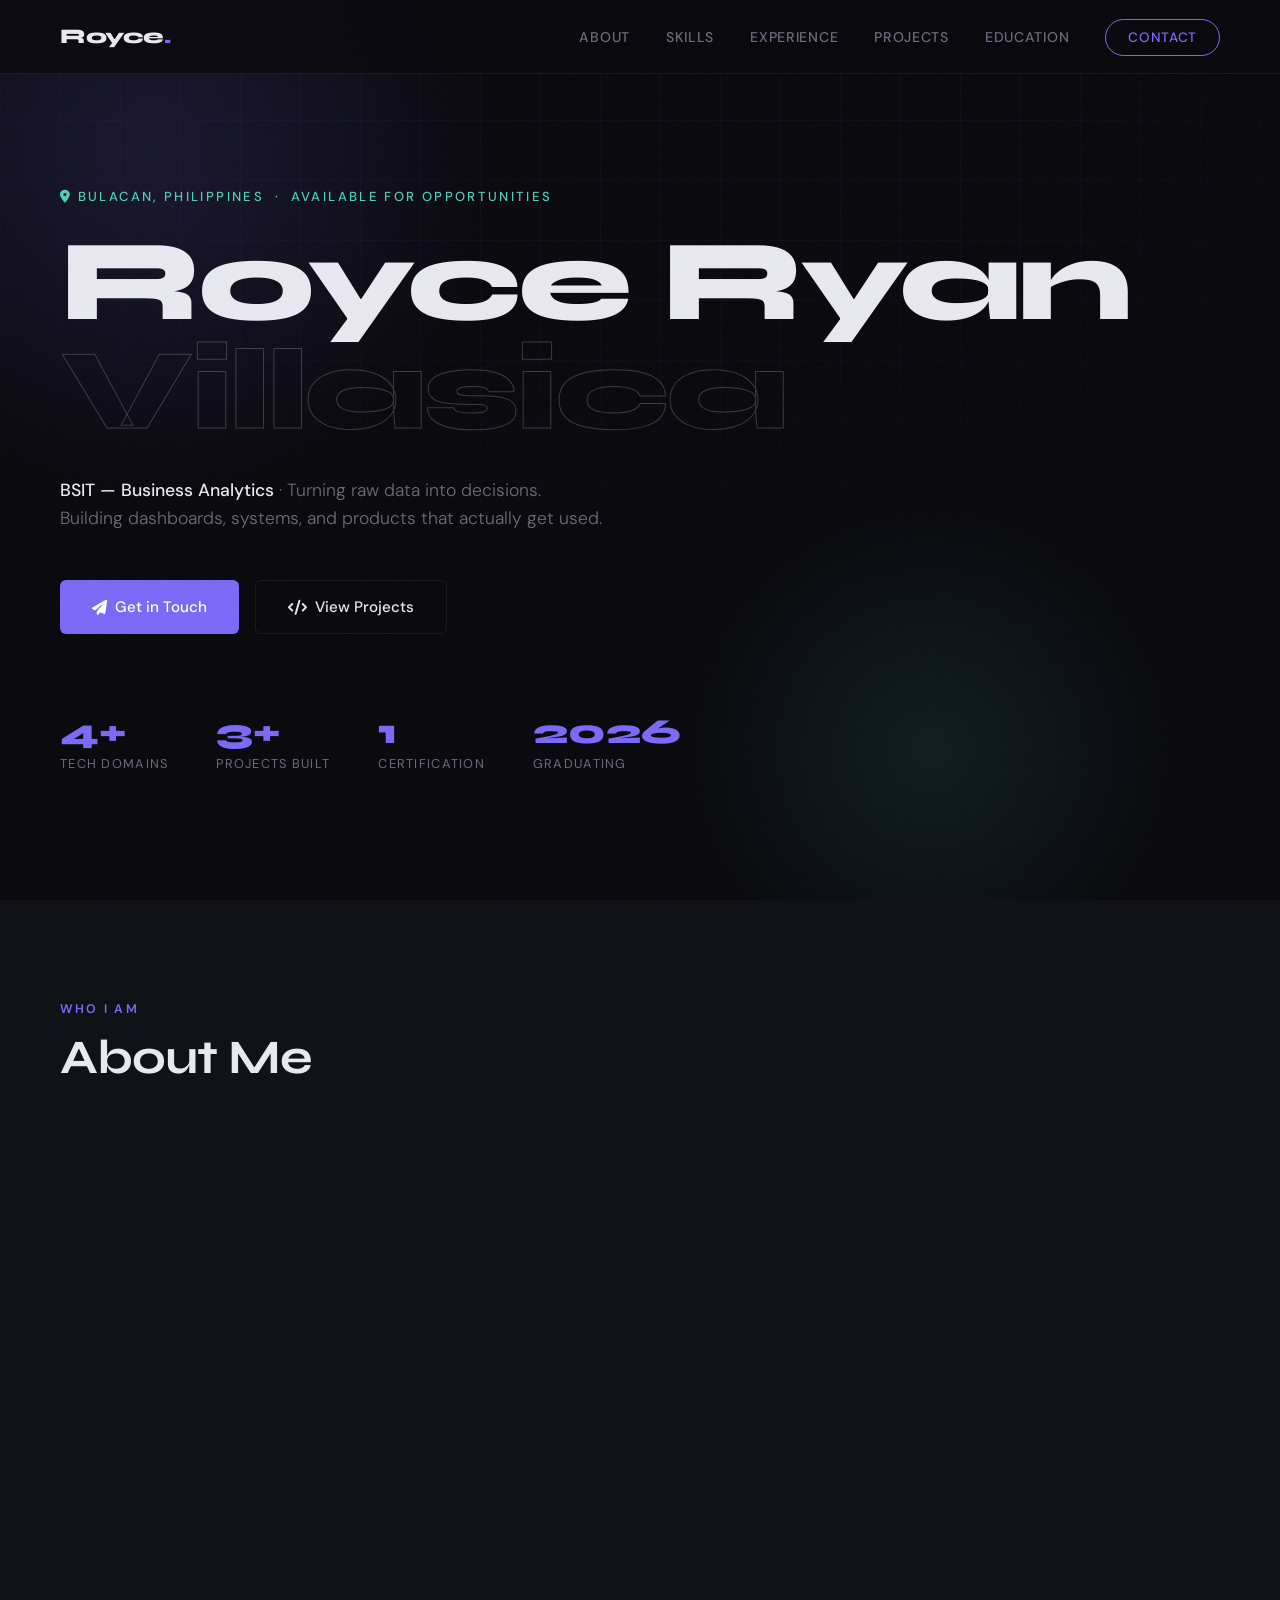
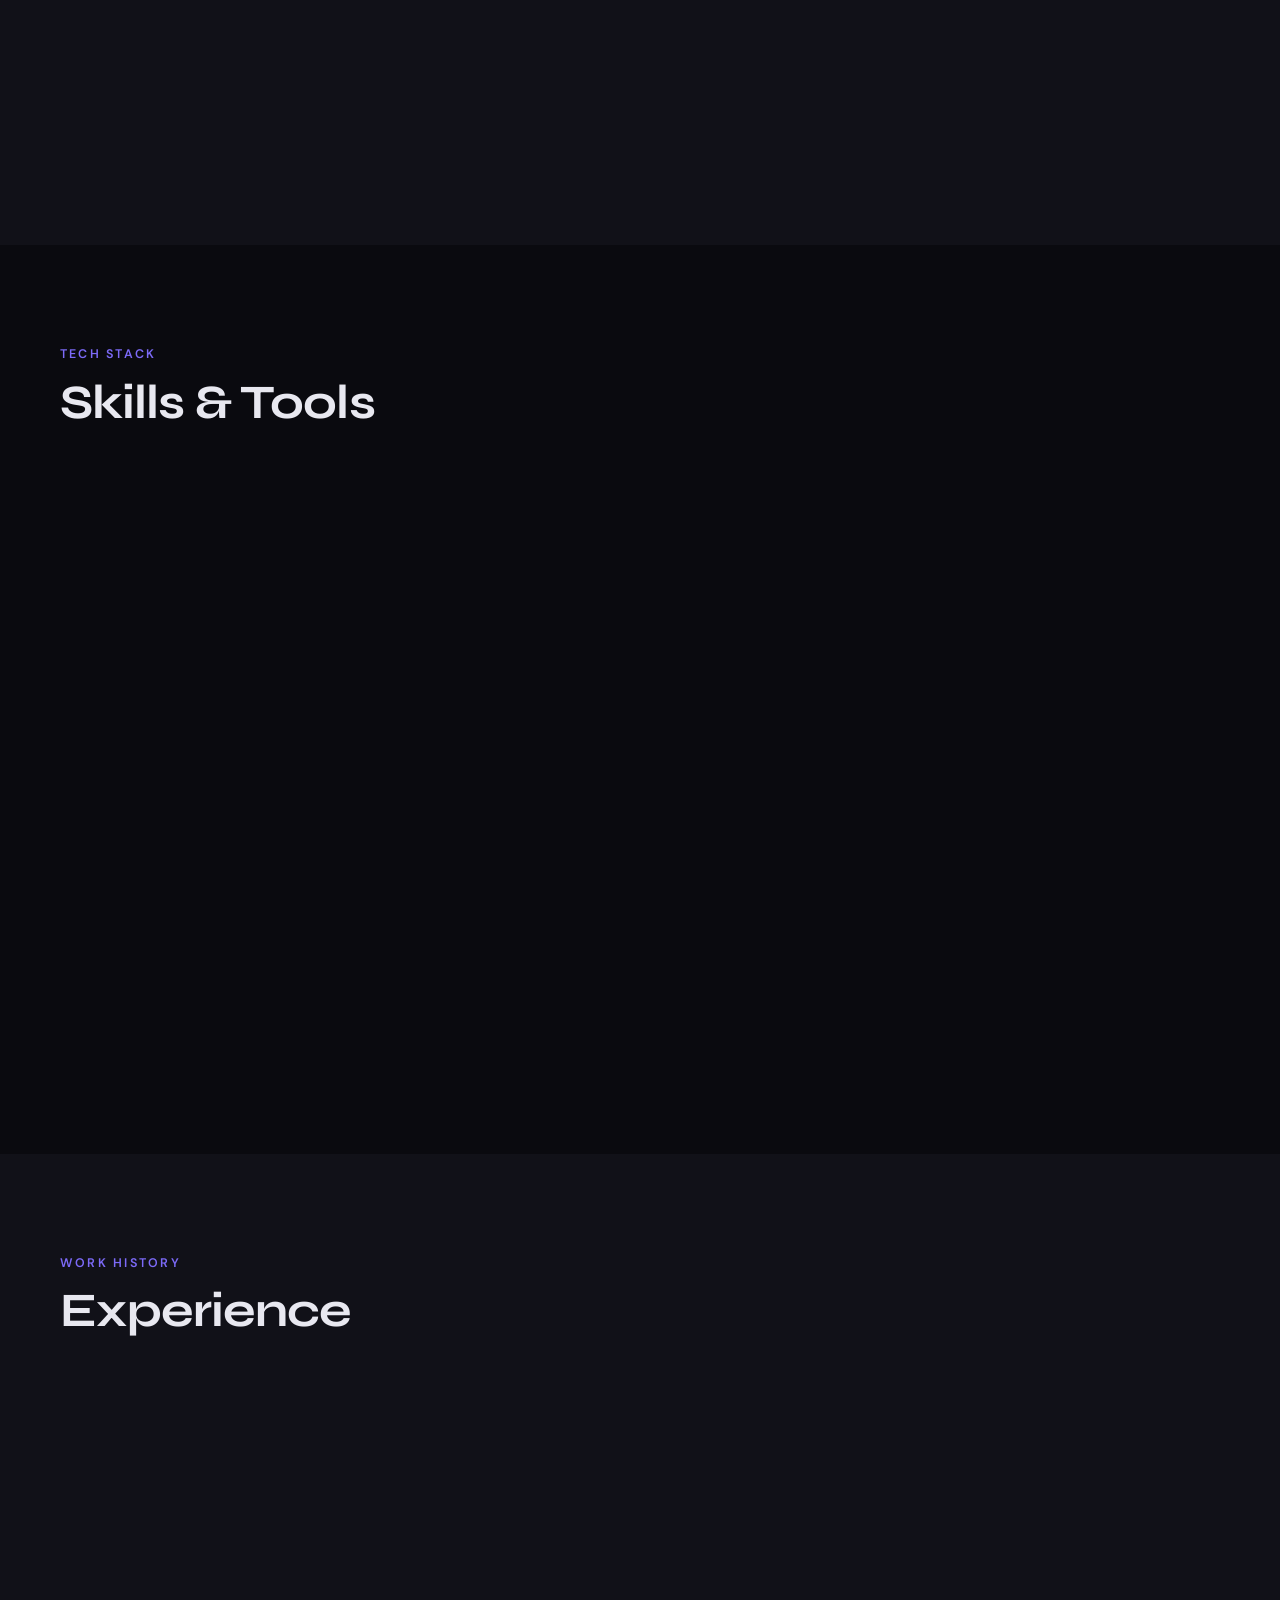
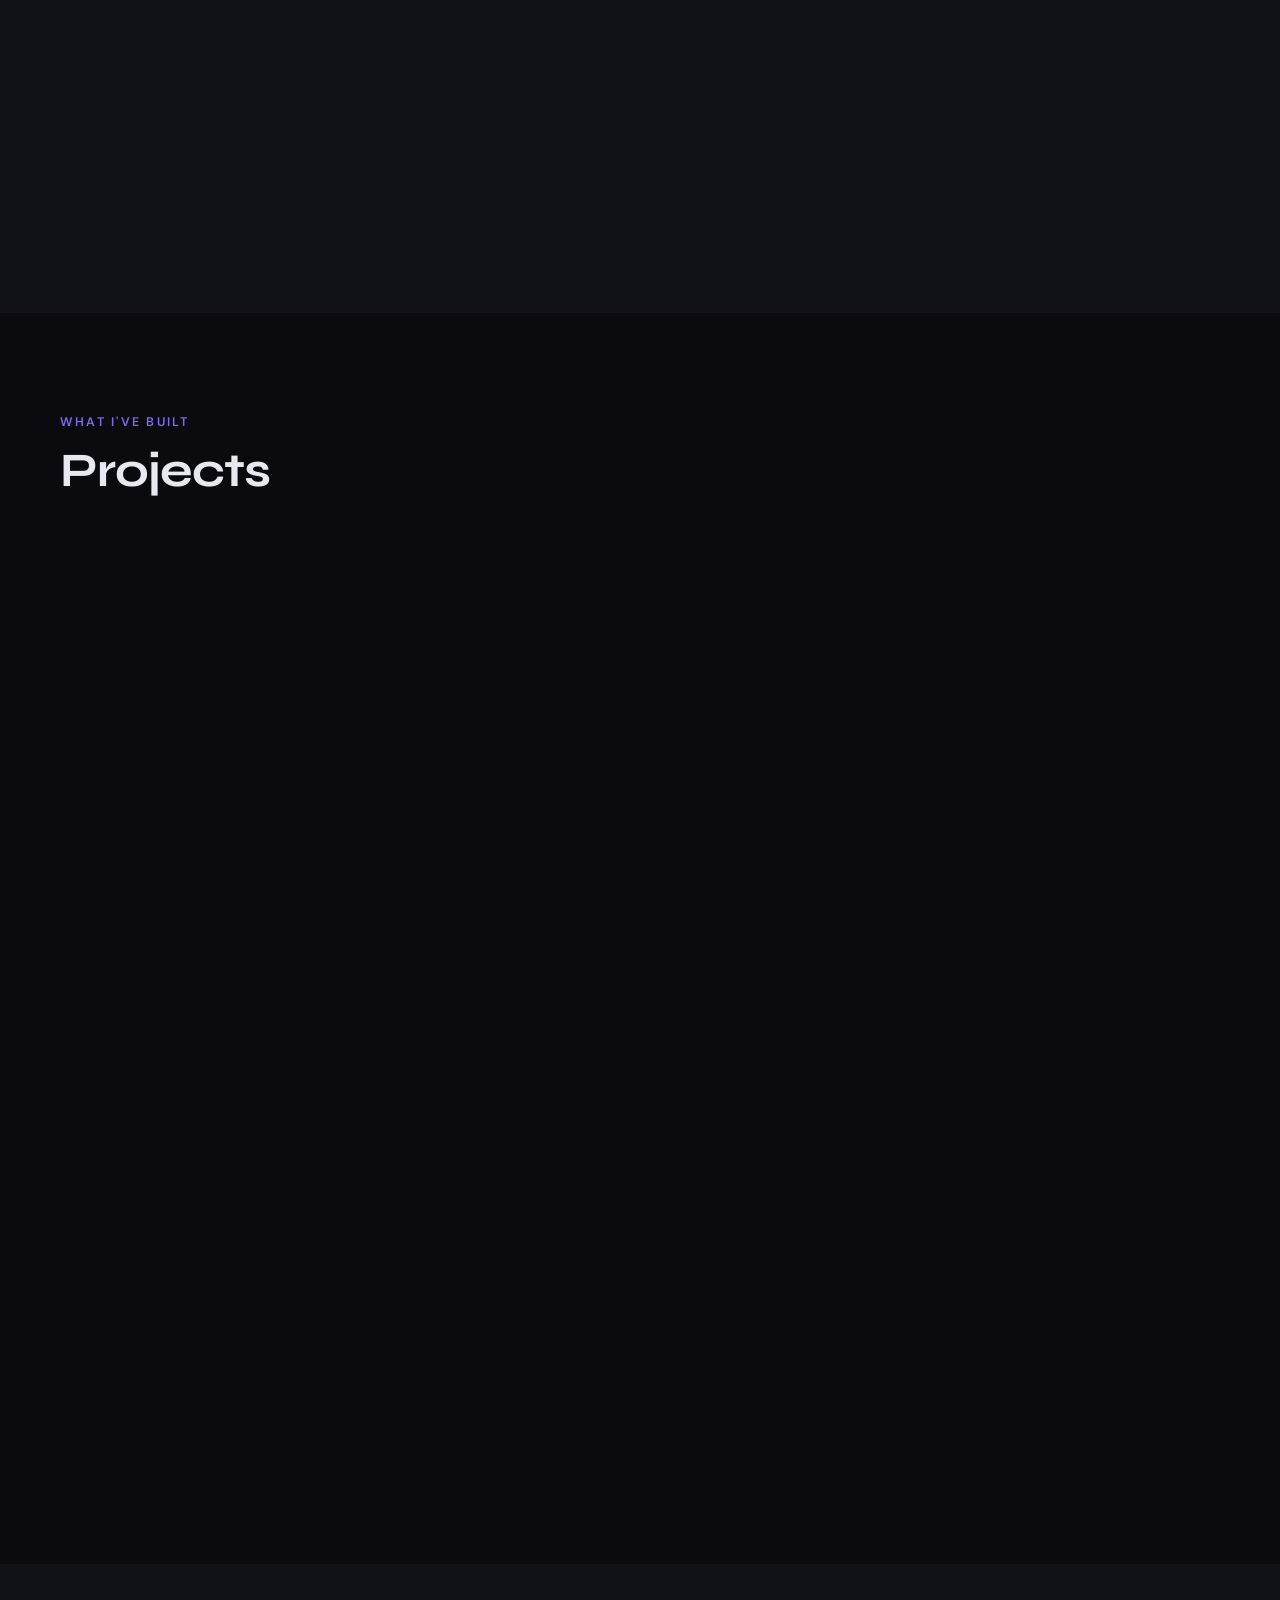
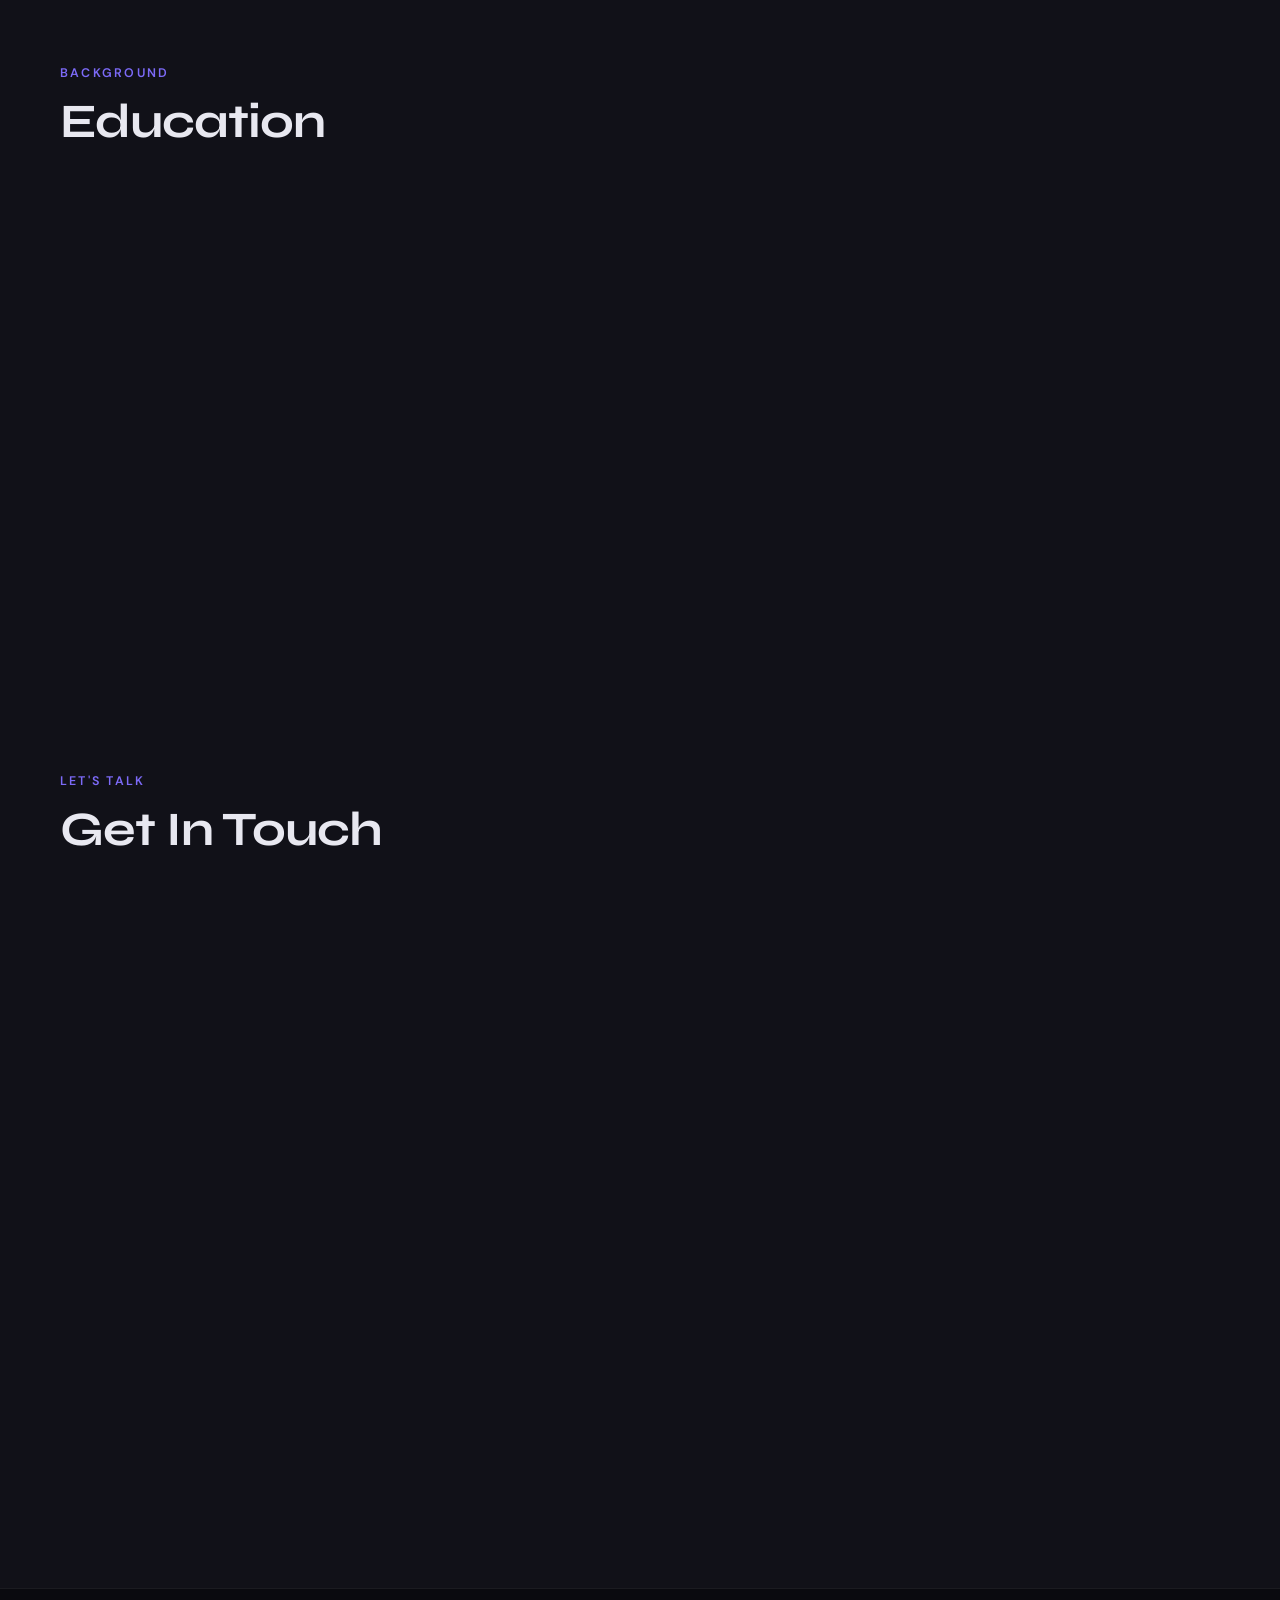
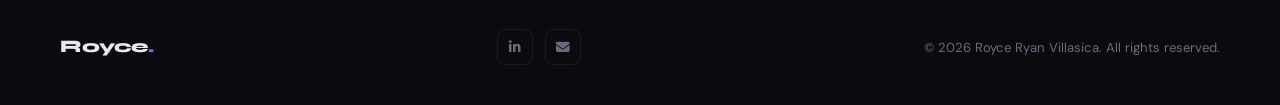
==== index.html @ 999e072b "Rename portfolio.html to index.htmlindex" ====
<!doctype html>
<html lang="en">
  <head>
    <meta charset="UTF-8" />
    <meta name="viewport" content="width=device-width, initial-scale=1.0" />
    <title>Royce Ryan Villasica | Portfolio</title>
    <link rel="preconnect" href="https://fonts.googleapis.com" />
    <link rel="preconnect" href="https://fonts.gstatic.com" crossorigin />
    <link
      href="https://fonts.googleapis.com/css2?family=Syne:wght@400;600;700;800&family=DM+Sans:ital,wght@0,300;0,400;0,500;1,300&display=swap"
      rel="stylesheet"
    />
    <link
      rel="stylesheet"
      href="https://cdnjs.cloudflare.com/ajax/libs/font-awesome/6.4.0/css/all.min.css"
    />
    <!-- EmailJS SDK -->
    <script src="https://cdn.jsdelivr.net/npm/@emailjs/browser@4/dist/email.min.js"></script>
    <style>
      :root {
        --bg: #0a0a0f;
        --surface: #111118;
        --surface2: #18181f;
        --border: rgba(255, 255, 255, 0.07);
        --accent: #7c6af7;
        --accent2: #4fcfb8;
        --accent3: #f76a8a;
        --text: #e8e8f0;
        --muted: #6b6b80;
        --glow: rgba(124, 106, 247, 0.25);
      }

      *,
      *::before,
      *::after {
        margin: 0;
        padding: 0;
        box-sizing: border-box;
      }

      html {
        scroll-behavior: smooth;
      }

      body {
        font-family: "DM Sans", sans-serif;
        background: var(--bg);
        color: var(--text);
        overflow-x: hidden;
        line-height: 1.6;
      }

      /* ─── NOISE TEXTURE ─── */
      body::before {
        content: "";
        position: fixed;
        inset: 0;
        background-image: url("data:image/svg+xml,%3Csvg viewBox='0 0 256 256' xmlns='http://www.w3.org/2000/svg'%3E%3Cfilter id='noise'%3E%3CfeTurbulence type='fractalNoise' baseFrequency='0.9' numOctaves='4' stitchTiles='stitch'/%3E%3C/filter%3E%3Crect width='100%25' height='100%25' filter='url(%23noise)' opacity='0.03'/%3E%3C/svg%3E");
        pointer-events: none;
        z-index: 9999;
        opacity: 0.4;
      }

      /* ─── SCROLLBAR ─── */
      ::-webkit-scrollbar {
        width: 4px;
      }
      ::-webkit-scrollbar-track {
        background: var(--bg);
      }
      ::-webkit-scrollbar-thumb {
        background: var(--accent);
        border-radius: 2px;
      }

      /* ─── NAV ─── */
      nav {
        position: fixed;
        top: 0;
        left: 0;
        right: 0;
        z-index: 100;
        padding: 20px 60px;
        display: flex;
        justify-content: space-between;
        align-items: center;
        background: rgba(10, 10, 15, 0.8);
        backdrop-filter: blur(20px);
        border-bottom: 1px solid var(--border);
        transition: all 0.3s;
      }

      .nav-logo {
        font-family: "Syne", sans-serif;
        font-weight: 800;
        font-size: 1.3rem;
        letter-spacing: -0.02em;
      }
      .nav-logo span {
        color: var(--accent);
      }

      .nav-links {
        display: flex;
        gap: 36px;
        list-style: none;
      }
      .nav-links a {
        color: var(--muted);
        text-decoration: none;
        font-size: 0.88rem;
        font-weight: 500;
        letter-spacing: 0.05em;
        text-transform: uppercase;
        transition: color 0.2s;
      }
      .nav-links a:hover {
        color: var(--text);
      }

      .nav-cta {
        padding: 9px 22px;
        border: 1px solid var(--accent);
        color: var(--accent) !important;
        border-radius: 40px;
        font-size: 0.85rem !important;
        transition: all 0.2s !important;
      }
      .nav-cta:hover {
        background: var(--accent) !important;
        color: #fff !important;
      }

      .hamburger {
        display: none;
        cursor: pointer;
        flex-direction: column;
        gap: 5px;
      }
      .hamburger span {
        display: block;
        width: 24px;
        height: 2px;
        background: var(--text);
        border-radius: 2px;
        transition: 0.3s;
      }

      /* ─── HERO ─── */
      #hero {
        min-height: 100vh;
        display: flex;
        flex-direction: column;
        justify-content: center;
        padding: 140px 60px 80px;
        position: relative;
        overflow: hidden;
      }

      .hero-grid-bg {
        position: absolute;
        inset: 0;
        background-image:
          linear-gradient(rgba(124, 106, 247, 0.05) 1px, transparent 1px),
          linear-gradient(90deg, rgba(124, 106, 247, 0.05) 1px, transparent 1px);
        background-size: 60px 60px;
        mask-image: radial-gradient(
          ellipse 80% 80% at 50% 0%,
          black 40%,
          transparent 100%
        );
      }

      .hero-glow {
        position: absolute;
        top: -200px;
        left: -200px;
        width: 700px;
        height: 700px;
        background: radial-gradient(
          circle,
          rgba(124, 106, 247, 0.15) 0%,
          transparent 70%
        );
        pointer-events: none;
      }
      .hero-glow2 {
        position: absolute;
        bottom: -100px;
        right: 100px;
        width: 500px;
        height: 500px;
        background: radial-gradient(
          circle,
          rgba(79, 207, 184, 0.1) 0%,
          transparent 70%
        );
        pointer-events: none;
      }

      .hero-eyebrow {
        font-size: 0.82rem;
        letter-spacing: 0.18em;
        text-transform: uppercase;
        color: var(--accent2);
        font-weight: 500;
        margin-bottom: 20px;
        opacity: 0;
        animation: fadeUp 0.8s 0.2s forwards;
      }

      .hero-name {
        font-family: "Syne", sans-serif;
        font-size: clamp(3.5rem, 9vw, 7.5rem);
        font-weight: 800;
        line-height: 0.95;
        letter-spacing: -0.03em;
        opacity: 0;
        animation: fadeUp 0.8s 0.35s forwards;
      }

      .hero-name .line2 {
        display: block;
        color: transparent;
        -webkit-text-stroke: 1px rgba(255, 255, 255, 0.2);
      }

      .hero-role {
        margin-top: 30px;
        font-size: 1.1rem;
        color: var(--muted);
        font-weight: 300;
        max-width: 560px;
        opacity: 0;
        animation: fadeUp 0.8s 0.5s forwards;
      }

      .hero-role strong {
        color: var(--text);
        font-weight: 500;
      }

      .hero-actions {
        margin-top: 48px;
        display: flex;
        gap: 16px;
        flex-wrap: wrap;
        opacity: 0;
        animation: fadeUp 0.8s 0.65s forwards;
      }

      .btn-primary {
        padding: 14px 32px;
        background: var(--accent);
        color: #fff;
        border: none;
        border-radius: 6px;
        font-family: "DM Sans", sans-serif;
        font-size: 0.95rem;
        font-weight: 500;
        text-decoration: none;
        cursor: pointer;
        transition: all 0.25s;
        display: inline-flex;
        align-items: center;
        gap: 8px;
      }
      .btn-primary:hover {
        background: #9180f9;
        transform: translateY(-2px);
        box-shadow: 0 8px 24px rgba(124, 106, 247, 0.35);
      }

      .btn-ghost {
        padding: 14px 32px;
        background: transparent;
        color: var(--text);
        border: 1px solid var(--border);
        border-radius: 6px;
        font-family: "DM Sans", sans-serif;
        font-size: 0.95rem;
        font-weight: 500;
        text-decoration: none;
        cursor: pointer;
        transition: all 0.25s;
        display: inline-flex;
        align-items: center;
        gap: 8px;
      }
      .btn-ghost:hover {
        border-color: var(--accent);
        color: var(--accent);
        transform: translateY(-2px);
      }

      .hero-stats {
        margin-top: 80px;
        display: flex;
        gap: 48px;
        opacity: 0;
        animation: fadeUp 0.8s 0.8s forwards;
      }

      .stat-item {
      }
      .stat-num {
        font-family: "Syne", sans-serif;
        font-size: 2.2rem;
        font-weight: 800;
        color: var(--accent);
        line-height: 1;
      }
      .stat-label {
        font-size: 0.8rem;
        color: var(--muted);
        text-transform: uppercase;
        letter-spacing: 0.1em;
        margin-top: 4px;
      }

      @keyframes fadeUp {
        from {
          opacity: 0;
          transform: translateY(24px);
        }
        to {
          opacity: 1;
          transform: translateY(0);
        }
      }

      /* ─── SECTION COMMON ─── */
      section {
        padding: 100px 60px;
      }

      .section-label {
        font-size: 0.78rem;
        letter-spacing: 0.18em;
        text-transform: uppercase;
        color: var(--accent);
        font-weight: 600;
        margin-bottom: 12px;
      }

      .section-title {
        font-family: "Syne", sans-serif;
        font-size: clamp(2rem, 4vw, 3rem);
        font-weight: 700;
        letter-spacing: -0.02em;
        margin-bottom: 60px;
        line-height: 1.1;
      }

      /* ─── ABOUT ─── */
      #about {
        background: var(--surface);
      }

      .about-grid {
        display: grid;
        grid-template-columns: 1fr 1.4fr;
        gap: 80px;
        align-items: start;
      }

      .about-photo-wrap {
        position: relative;
        opacity: 0;
        transform: translateX(-30px);
        transition: all 0.8s ease;
      }
      .about-photo-wrap.visible {
        opacity: 1;
        transform: translateX(0);
      }

      .about-photo {
        width: 100%;
        aspect-ratio: 3/4;
        background: var(--surface2);
        border-radius: 12px;
        overflow: hidden;
        border: 1px solid var(--border);
        display: flex;
        align-items: center;
        justify-content: center;
        position: relative;
      }

      /* REPLACE THIS SRC with your actual photo URL */
      .about-photo img {
        width: 100%;
        height: 100%;
        object-fit: cover;
      }

      .photo-placeholder {
        display: flex;
        flex-direction: column;
        align-items: center;
        justify-content: center;
        gap: 12px;
        color: var(--muted);
        padding: 40px;
        text-align: center;
      }
      .photo-placeholder i {
        font-size: 3rem;
        color: var(--accent);
        opacity: 0.4;
      }
      .photo-placeholder p {
        font-size: 0.85rem;
        line-height: 1.5;
      }

      .about-photo-accent {
        position: absolute;
        bottom: -20px;
        right: -20px;
        width: 120px;
        height: 120px;
        border: 2px solid var(--accent);
        border-radius: 12px;
        opacity: 0.3;
      }

      .about-text-wrap {
        opacity: 0;
        transform: translateX(30px);
        transition: all 0.8s ease 0.2s;
      }
      .about-text-wrap.visible {
        opacity: 1;
        transform: translateX(0);
      }

      .about-bio {
        color: var(--muted);
        font-size: 1.05rem;
        line-height: 1.8;
        margin-bottom: 32px;
      }
      .about-bio strong {
        color: var(--text);
      }

      .about-details {
        display: grid;
        grid-template-columns: 1fr 1fr;
        gap: 16px;
        margin-bottom: 40px;
      }

      .detail-item {
        display: flex;
        flex-direction: column;
        gap: 3px;
      }
      .detail-key {
        font-size: 0.75rem;
        text-transform: uppercase;
        letter-spacing: 0.1em;
        color: var(--muted);
      }
      .detail-val {
        font-size: 0.95rem;
        color: var(--text);
        font-weight: 500;
      }
      .detail-val a {
        color: var(--accent);
        text-decoration: none;
      }
      .detail-val a:hover {
        text-decoration: underline;
      }

      /* ─── SKILLS ─── */
      #skills {
        background: var(--bg);
      }

      .skills-layout {
        display: grid;
        grid-template-columns: repeat(auto-fit, minmax(280px, 1fr));
        gap: 20px;
      }

      .skill-category {
        background: var(--surface);
        border: 1px solid var(--border);
        border-radius: 12px;
        padding: 28px;
        transition:
          border-color 0.3s,
          transform 0.3s;
        opacity: 0;
        transform: translateY(20px);
        transition: all 0.6s ease;
      }
      .skill-category.visible {
        opacity: 1;
        transform: translateY(0);
      }
      .skill-category:hover {
        border-color: var(--accent);
        transform: translateY(-4px);
      }

      .skill-cat-header {
        display: flex;
        align-items: center;
        gap: 12px;
        margin-bottom: 20px;
      }
      .skill-cat-icon {
        width: 38px;
        height: 38px;
        border-radius: 8px;
        display: flex;
        align-items: center;
        justify-content: center;
        font-size: 1rem;
        flex-shrink: 0;
      }
      .icon-purple {
        background: rgba(124, 106, 247, 0.15);
        color: var(--accent);
      }
      .icon-teal {
        background: rgba(79, 207, 184, 0.15);
        color: var(--accent2);
      }
      .icon-pink {
        background: rgba(247, 106, 138, 0.15);
        color: var(--accent3);
      }
      .icon-orange {
        background: rgba(255, 165, 80, 0.15);
        color: #ffa550;
      }
      .icon-blue {
        background: rgba(80, 160, 255, 0.15);
        color: #50a0ff;
      }

      .skill-cat-name {
        font-family: "Syne", sans-serif;
        font-weight: 700;
        font-size: 1rem;
      }

      .skill-tags {
        display: flex;
        flex-wrap: wrap;
        gap: 8px;
      }

      .skill-tag {
        padding: 5px 12px;
        background: rgba(255, 255, 255, 0.05);
        border: 1px solid var(--border);
        border-radius: 4px;
        font-size: 0.82rem;
        color: var(--text);
        font-weight: 400;
        display: inline-flex;
        align-items: center;
        gap: 6px;
        transition: all 0.2s;
      }
      .skill-tag:hover {
        background: rgba(124, 106, 247, 0.1);
        border-color: var(--accent);
        color: var(--accent);
      }
      .skill-tag i {
        font-size: 0.75rem;
        opacity: 0.7;
      }

      /* ─── EXPERIENCE ─── */
      #experience {
        background: var(--surface);
      }

      .exp-item {
        display: grid;
        grid-template-columns: 220px 1fr;
        gap: 48px;
        padding: 40px 0;
        border-top: 1px solid var(--border);
        opacity: 0;
        transform: translateY(20px);
        transition: all 0.7s ease;
      }
      .exp-item.visible {
        opacity: 1;
        transform: translateY(0);
      }
      .exp-item:last-child {
        border-bottom: 1px solid var(--border);
      }

      .exp-meta {
      }
      .exp-period {
        font-size: 0.8rem;
        color: var(--accent2);
        font-weight: 500;
        letter-spacing: 0.05em;
        text-transform: uppercase;
        margin-bottom: 8px;
      }
      .exp-company {
        font-size: 0.9rem;
        color: var(--muted);
      }
      .exp-type {
        display: inline-block;
        margin-top: 12px;
        padding: 3px 10px;
        background: rgba(124, 106, 247, 0.12);
        border: 1px solid rgba(124, 106, 247, 0.3);
        color: var(--accent);
        border-radius: 4px;
        font-size: 0.75rem;
        font-weight: 500;
      }

      .exp-content {
      }
      .exp-title {
        font-family: "Syne", sans-serif;
        font-size: 1.4rem;
        font-weight: 700;
        letter-spacing: -0.01em;
        margin-bottom: 16px;
      }

      .exp-bullets {
        list-style: none;
        display: flex;
        flex-direction: column;
        gap: 10px;
      }
      .exp-bullets li {
        display: flex;
        gap: 12px;
        color: var(--muted);
        font-size: 0.95rem;
        line-height: 1.65;
      }
      .exp-bullets li::before {
        content: "▸";
        color: var(--accent);
        flex-shrink: 0;
        margin-top: 2px;
      }

      .exp-tech {
        display: flex;
        flex-wrap: wrap;
        gap: 8px;
        margin-top: 20px;
      }
      .tech-pill {
        padding: 4px 10px;
        background: rgba(79, 207, 184, 0.08);
        border: 1px solid rgba(79, 207, 184, 0.2);
        border-radius: 4px;
        font-size: 0.78rem;
        color: var(--accent2);
        font-weight: 500;
      }

      /* ─── PROJECTS ─── */
      #projects {
        background: var(--bg);
      }

      .projects-grid {
        display: grid;
        grid-template-columns: repeat(auto-fill, minmax(340px, 1fr));
        gap: 24px;
      }

      .project-card {
        background: var(--surface);
        border: 1px solid var(--border);
        border-radius: 12px;
        overflow: hidden;
        transition: all 0.35s;
        opacity: 0;
        transform: translateY(24px);
        transition:
          opacity 0.6s ease,
          transform 0.6s ease,
          border-color 0.3s,
          box-shadow 0.3s;
        display: flex;
        flex-direction: column;
      }
      .project-card.visible {
        opacity: 1;
        transform: translateY(0);
      }
      .project-card:hover {
        border-color: var(--accent);
        box-shadow: 0 0 40px rgba(124, 106, 247, 0.1);
        transform: translateY(-4px);
      }

      .project-banner {
        height: 140px;
        display: flex;
        align-items: center;
        justify-content: center;
        position: relative;
        overflow: hidden;
      }
      .banner-purple {
        background: linear-gradient(135deg, #2a1f5e 0%, #1a1030 100%);
      }
      .banner-teal {
        background: linear-gradient(135deg, #0f3530 0%, #061818 100%);
      }
      .banner-pink {
        background: linear-gradient(135deg, #3d1020 0%, #1a0810 100%);
      }

      .project-banner-icon {
        font-size: 2.5rem;
        opacity: 0.6;
      }
      .banner-purple .project-banner-icon {
        color: var(--accent);
      }
      .banner-teal .project-banner-icon {
        color: var(--accent2);
      }
      .banner-pink .project-banner-icon {
        color: var(--accent3);
      }

      .project-banner-grid {
        position: absolute;
        inset: 0;
        background-image:
          linear-gradient(rgba(255, 255, 255, 0.03) 1px, transparent 1px),
          linear-gradient(90deg, rgba(255, 255, 255, 0.03) 1px, transparent 1px);
        background-size: 24px 24px;
      }

      .project-body {
        padding: 24px;
        flex: 1;
        display: flex;
        flex-direction: column;
      }
      .project-title {
        font-family: "Syne", sans-serif;
        font-size: 1.15rem;
        font-weight: 700;
        letter-spacing: -0.01em;
        margin-bottom: 10px;
      }
      .project-desc {
        color: var(--muted);
        font-size: 0.9rem;
        line-height: 1.65;
        flex: 1;
      }

      .project-footer {
        padding: 16px 24px;
        border-top: 1px solid var(--border);
        display: flex;
        flex-wrap: wrap;
        gap: 8px;
        align-items: center;
      }
      .project-tag-small {
        padding: 3px 9px;
        background: rgba(255, 255, 255, 0.04);
        border: 1px solid var(--border);
        border-radius: 4px;
        font-size: 0.76rem;
        color: var(--muted);
      }

      /* ─── EDUCATION ─── */
      #education {
        background: var(--surface);
      }

      .edu-grid {
        display: grid;
        grid-template-columns: repeat(auto-fit, minmax(300px, 1fr));
        gap: 20px;
      }

      .edu-card {
        background: var(--surface2);
        border: 1px solid var(--border);
        border-radius: 12px;
        padding: 28px;
        opacity: 0;
        transform: translateY(20px);
        transition: all 0.7s ease;
      }
      .edu-card.visible {
        opacity: 1;
        transform: translateY(0);
      }
      .edu-card:hover {
        border-color: var(--accent2);
      }

      .edu-icon {
        width: 44px;
        height: 44px;
        border-radius: 10px;
        background: rgba(79, 207, 184, 0.12);
        color: var(--accent2);
        display: flex;
        align-items: center;
        justify-content: center;
        font-size: 1.1rem;
        margin-bottom: 16px;
      }

      .edu-period {
        font-size: 0.78rem;
        color: var(--accent2);
        font-weight: 500;
        letter-spacing: 0.06em;
        text-transform: uppercase;
        margin-bottom: 8px;
      }
      .edu-school {
        font-family: "Syne", sans-serif;
        font-size: 1.1rem;
        font-weight: 700;
        margin-bottom: 6px;
      }
      .edu-degree {
        color: var(--muted);
        font-size: 0.9rem;
        margin-bottom: 12px;
      }

      .edu-badge {
        display: inline-flex;
        align-items: center;
        gap: 6px;
        padding: 4px 10px;
        background: rgba(247, 106, 138, 0.1);
        border: 1px solid rgba(247, 106, 138, 0.2);
        color: var(--accent3);
        border-radius: 4px;
        font-size: 0.78rem;
        font-weight: 500;
        margin-right: 6px;
        margin-bottom: 6px;
      }

      .capstone-box {
        margin-top: 16px;
        padding: 14px;
        background: rgba(124, 106, 247, 0.06);
        border: 1px solid rgba(124, 106, 247, 0.15);
        border-radius: 8px;
        font-size: 0.85rem;
        color: var(--muted);
        line-height: 1.6;
      }
      .capstone-box strong {
        color: var(--accent);
        font-weight: 500;
      }

      /* ─── CERTIFICATIONS ─── */
      #certifications {
        background: var(--bg);
      }

      .cert-grid {
        display: grid;
        grid-template-columns: repeat(auto-fill, minmax(280px, 1fr));
        gap: 16px;
      }

      .cert-card {
        background: var(--surface);
        border: 1px solid var(--border);
        border-radius: 10px;
        padding: 22px;
        display: flex;
        align-items: flex-start;
        gap: 16px;
        transition: all 0.3s;
        opacity: 0;
        transform: translateY(16px);
        transition: all 0.6s ease;
      }
      .cert-card.visible {
        opacity: 1;
        transform: translateY(0);
      }
      .cert-card:hover {
        border-color: var(--accent3);
      }

      .cert-icon {
        width: 42px;
        height: 42px;
        border-radius: 10px;
        background: rgba(247, 106, 138, 0.12);
        color: var(--accent3);
        display: flex;
        align-items: center;
        justify-content: center;
        font-size: 1.1rem;
        flex-shrink: 0;
      }

      .cert-name {
        font-weight: 600;
        font-size: 0.95rem;
        margin-bottom: 4px;
      }
      .cert-issuer {
        font-size: 0.82rem;
        color: var(--muted);
      }
      .cert-date {
        font-size: 0.78rem;
        color: var(--accent3);
        margin-top: 4px;
      }

      /* ─── CONTACT ─── */
      #contact {
        background: var(--surface);
      }

      .contact-grid {
        display: grid;
        grid-template-columns: 1.2fr 1fr;
        gap: 80px;
        align-items: start;
      }

      .contact-left {
        opacity: 0;
        transform: translateY(20px);
        transition: all 0.7s ease;
      }
      .contact-left.visible {
        opacity: 1;
        transform: translateY(0);
      }

      .contact-tagline {
        font-family: "Syne", sans-serif;
        font-size: clamp(1.6rem, 3vw, 2.4rem);
        font-weight: 700;
        letter-spacing: -0.02em;
        line-height: 1.2;
        margin-bottom: 24px;
      }
      .contact-tagline span {
        color: var(--accent);
      }

      .contact-bio {
        color: var(--muted);
        font-size: 1rem;
        line-height: 1.7;
        margin-bottom: 40px;
      }

      .contact-links {
        display: flex;
        flex-direction: column;
        gap: 14px;
      }

      .contact-link-item {
        display: flex;
        align-items: center;
        gap: 14px;
        text-decoration: none;
        color: var(--text);
        padding: 14px 18px;
        background: var(--surface2);
        border: 1px solid var(--border);
        border-radius: 10px;
        transition: all 0.25s;
      }
      .contact-link-item:hover {
        border-color: var(--accent);
        background: rgba(124, 106, 247, 0.06);
        color: var(--accent);
      }

      .contact-link-icon {
        width: 36px;
        height: 36px;
        border-radius: 8px;
        background: rgba(124, 106, 247, 0.12);
        color: var(--accent);
        display: flex;
        align-items: center;
        justify-content: center;
        flex-shrink: 0;
      }
      .contact-link-text {
      }
      .contact-link-label {
        font-size: 0.75rem;
        color: var(--muted);
        text-transform: uppercase;
        letter-spacing: 0.08em;
      }
      .contact-link-value {
        font-size: 0.92rem;
        font-weight: 500;
      }

      .contact-right {
        opacity: 0;
        transform: translateY(20px);
        transition: all 0.7s ease 0.2s;
      }
      .contact-right.visible {
        opacity: 1;
        transform: translateY(0);
      }

      .contact-form-card {
        background: var(--surface2);
        border: 1px solid var(--border);
        border-radius: 14px;
        padding: 36px;
      }

      .form-group {
        margin-bottom: 18px;
      }
      .form-label {
        display: block;
        font-size: 0.78rem;
        text-transform: uppercase;
        letter-spacing: 0.1em;
        color: var(--muted);
        margin-bottom: 8px;
      }
      .form-input {
        width: 100%;
        padding: 12px 16px;
        background: rgba(255, 255, 255, 0.04);
        border: 1px solid var(--border);
        border-radius: 8px;
        color: var(--text);
        font-family: "DM Sans", sans-serif;
        font-size: 0.95rem;
        outline: none;
        transition: border-color 0.2s;
      }
      .form-input:focus {
        border-color: var(--accent);
      }
      .form-input::placeholder {
        color: var(--muted);
      }
      textarea.form-input {
        min-height: 120px;
        resize: vertical;
      }

      /* ─── FOOTER ─── */
      footer {
        background: var(--bg);
        border-top: 1px solid var(--border);
        padding: 40px 60px;
        display: flex;
        justify-content: space-between;
        align-items: center;
        flex-wrap: wrap;
        gap: 16px;
      }

      .footer-brand {
        font-family: "Syne", sans-serif;
        font-weight: 800;
        font-size: 1.1rem;
      }
      .footer-brand span {
        color: var(--accent);
      }

      .footer-socials {
        display: flex;
        gap: 12px;
      }
      .social-btn {
        width: 36px;
        height: 36px;
        border: 1px solid var(--border);
        border-radius: 8px;
        display: flex;
        align-items: center;
        justify-content: center;
        color: var(--muted);
        text-decoration: none;
        font-size: 0.85rem;
        transition: all 0.2s;
      }
      .social-btn:hover {
        border-color: var(--accent);
        color: var(--accent);
      }

      .footer-copy {
        font-size: 0.82rem;
        color: var(--muted);
      }

      /* ─── RESPONSIVE ─── */
      @media (max-width: 900px) {
        nav {
          padding: 18px 24px;
        }
        .nav-links {
          display: none;
          flex-direction: column;
          position: absolute;
          top: 70px;
          left: 0;
          right: 0;
          background: rgba(10, 10, 15, 0.97);
          padding: 20px;
          gap: 0;
          border-bottom: 1px solid var(--border);
        }
        .nav-links.open {
          display: flex;
        }
        .nav-links li a {
          display: block;
          padding: 12px 0;
          border-bottom: 1px solid var(--border);
        }
        .nav-links li:last-child a {
          border-bottom: none;
        }
        .hamburger {
          display: flex;
        }

        #hero {
          padding: 120px 24px 60px;
        }
        section {
          padding: 70px 24px;
        }
        .about-grid {
          grid-template-columns: 1fr;
          gap: 40px;
        }
        .about-photo {
          aspect-ratio: 4/3;
          max-width: 400px;
        }
        .exp-item {
          grid-template-columns: 1fr;
          gap: 16px;
        }
        .contact-grid {
          grid-template-columns: 1fr;
          gap: 40px;
        }
        footer {
          padding: 30px 24px;
          flex-direction: column;
          align-items: flex-start;
        }
      }

      @media (max-width: 576px) {
        .hero-stats {
          gap: 24px;
        }
        .about-details {
          grid-template-columns: 1fr;
        }
      }

      /* ─── TOAST NOTIFICATION ─── */
      .toast {
        position: fixed;
        bottom: 32px;
        right: 32px;
        z-index: 9999;
        display: flex;
        align-items: center;
        gap: 14px;
        padding: 16px 22px;
        border-radius: 12px;
        font-size: 0.92rem;
        font-weight: 500;
        box-shadow: 0 8px 32px rgba(0, 0, 0, 0.4);
        transform: translateY(80px);
        opacity: 0;
        transition: all 0.4s cubic-bezier(0.34, 1.56, 0.64, 1);
        pointer-events: none;
        max-width: 340px;
      }
      .toast.show {
        transform: translateY(0);
        opacity: 1;
        pointer-events: auto;
      }
      .toast.success {
        background: #0f2a1e;
        border: 1px solid rgba(79, 207, 184, 0.35);
        color: var(--accent2);
      }
      .toast.error {
        background: #2a0f18;
        border: 1px solid rgba(247, 106, 138, 0.35);
        color: var(--accent3);
      }
      .toast-icon {
        font-size: 1.1rem;
        flex-shrink: 0;
      }
      .toast-msg {
        line-height: 1.4;
      }
      .toast-msg strong {
        display: block;
        margin-bottom: 2px;
      }
      .toast-msg span {
        font-size: 0.82rem;
        opacity: 0.75;
        font-weight: 400;
      }

      /* ─── BUTTON LOADING STATE ─── */
      .btn-primary.loading {
        opacity: 0.7;
        cursor: not-allowed;
        pointer-events: none;
      }
      .btn-primary.loading .btn-text {
        display: none;
      }
      .btn-primary .btn-spinner {
        display: none;
      }
      .btn-primary.loading .btn-spinner {
        display: inline-flex;
        align-items: center;
        gap: 8px;
      }
      @keyframes spin {
        to {
          transform: rotate(360deg);
        }
      }
      .spinner-icon {
        animation: spin 0.8s linear infinite;
      }
    </style>
  </head>
  <body>
    <!-- ─── NAV ─── -->
    <nav id="navbar">
      <div class="nav-logo">Royce<span>.</span></div>
      <ul class="nav-links" id="navLinks">
        <li><a href="#about">About</a></li>
        <li><a href="#skills">Skills</a></li>
        <li><a href="#experience">Experience</a></li>
        <li><a href="#projects">Projects</a></li>
        <li><a href="#education">Education</a></li>
        <li><a href="#contact" class="nav-cta">Contact</a></li>
      </ul>
      <div class="hamburger" id="hamburger" onclick="toggleMenu()">
        <span></span><span></span><span></span>
      </div>
    </nav>

    <!-- ─── HERO ─── -->
    <section id="hero">
      <div class="hero-grid-bg"></div>
      <div class="hero-glow"></div>
      <div class="hero-glow2"></div>

      <p class="hero-eyebrow">
        <i class="fas fa-map-marker-alt"></i> Bulacan, Philippines &nbsp;·&nbsp;
        Available for opportunities
      </p>
      <h1 class="hero-name">
        Royce Ryan<br />
        <span class="line2">Villasica</span>
      </h1>
      <p class="hero-role">
        <strong>BSIT — Business Analytics</strong> · Turning raw data into
        decisions.<br />
        Building dashboards, systems, and products that actually get used.
      </p>
      <div class="hero-actions">
        <a href="#contact" class="btn-primary"
          ><i class="fas fa-paper-plane"></i> Get in Touch</a
        >
        <a href="#projects" class="btn-ghost"
          ><i class="fas fa-code"></i> View Projects</a
        >
      </div>
      <div class="hero-stats">
        <div class="stat-item">
          <div class="stat-num">4+</div>
          <div class="stat-label">Tech Domains</div>
        </div>
        <div class="stat-item">
          <div class="stat-num">3+</div>
          <div class="stat-label">Projects Built</div>
        </div>
        <div class="stat-item">
          <div class="stat-num">1</div>
          <div class="stat-label">Certification</div>
        </div>
        <div class="stat-item">
          <div class="stat-num">2026</div>
          <div class="stat-label">Graduating</div>
        </div>
      </div>
    </section>

    <!-- ─── ABOUT ─── -->
    <section id="about">
      <div class="section-label">Who I Am</div>
      <h2 class="section-title">About Me</h2>
      <div class="about-grid">
        <div class="about-photo-wrap" data-animate>
          <div class="about-photo">
            <img src="profile.jpg" alt="Royce Ryan Villasica" />
          </div>
          <div class="about-photo-accent"></div>
        </div>
        <div class="about-text-wrap" data-animate>
          <p class="about-bio">
            I'm a final-year
            <strong>BSIT student specializing in Business Analytics</strong> at
            Bulacan State University. I bridge the gap between data and
            decision-making — building dashboards, tracking systems, and
            predictive tools that give teams real operational visibility.
          </p>
          <p class="about-bio">
            During my OJT at a BPO company, I shipped a
            <strong>Power BI operations dashboard</strong>, a Google Apps Script
            automation, and co-developed a full-stack
            <strong>Agent Tracking System</strong> in React + Node.js. I care
            about both the data story and the product experience.
          </p>
          <div class="about-details">
            <div class="detail-item">
              <span class="detail-key">Email</span>
              <span class="detail-val"
                ><a
                  href="/cdn-cgi/l/email-protection#6517174b130c090904160c0604250208040c094b060a08"
                  ><span
                    class="__cf_email__"
                    data-cfemail="295b5b075f404545485a404a48694e44484045074a4644"
                    >[email&#160;protected]</span
                  ></a
                ></span
              >
            </div>
            <div class="detail-item">
              <span class="detail-key">Phone</span>
              <span class="detail-val">+63 998 440 2169</span>
            </div>
            <div class="detail-item">
              <span class="detail-key">LinkedIn</span>
              <span class="detail-val"
                ><a
                  href="https://linkedin.com/in/royce-ryan-villasica"
                  target="_blank"
                  >royce-ryan-villasica</a
                ></span
              >
            </div>
            <div class="detail-item">
              <span class="detail-key">Location</span>
              <span class="detail-val">Talacsan, San Rafael, Bulacan</span>
            </div>
          </div>
          <a href="#contact" class="btn-primary" style="display: inline-flex"
            ><i class="fas fa-envelope"></i> Let's Connect</a
          >
        </div>
      </div>
    </section>

    <!-- ─── SKILLS ─── -->
    <section id="skills">
      <div class="section-label">Tech Stack</div>
      <h2 class="section-title">Skills & Tools</h2>
      <div class="skills-layout">
        <div class="skill-category" data-animate>
          <div class="skill-cat-header">
            <div class="skill-cat-icon icon-purple">
              <i class="fas fa-chart-bar"></i>
            </div>
            <div class="skill-cat-name">Data & Analytics</div>
          </div>
          <div class="skill-tags">
            <span class="skill-tag"
              ><i class="fas fa-tachometer-alt"></i> Power BI</span
            >
            <span class="skill-tag"
              ><i class="fas fa-file-excel"></i> Excel</span
            >
            <span class="skill-tag"
              ><i class="fab fa-google"></i> Google Sheets</span
            >
            <span class="skill-tag"
              ><i class="fas fa-code"></i> Apps Script</span
            >
            <span class="skill-tag"
              ><i class="fas fa-broom"></i> Data Cleaning</span
            >
            <span class="skill-tag"
              ><i class="fas fa-chart-line"></i> Data Visualization</span
            >
            <span class="skill-tag"
              ><i class="fas fa-file-alt"></i> Reporting & Analysis</span
            >
          </div>
        </div>

        <div class="skill-category" data-animate>
          <div class="skill-cat-header">
            <div class="skill-cat-icon icon-teal">
              <i class="fas fa-code"></i>
            </div>
            <div class="skill-cat-name">Web Development</div>
          </div>
          <div class="skill-tags">
            <span class="skill-tag"><i class="fab fa-react"></i> React</span>
            <span class="skill-tag"
              ><i class="fab fa-node-js"></i> Node.js</span
            >
            <span class="skill-tag"
              ><i class="fas fa-shield-alt"></i> TypeScript</span
            >
            <span class="skill-tag"><i class="fab fa-html5"></i> HTML</span>
            <span class="skill-tag"><i class="fab fa-css3-alt"></i> CSS</span>
            <span class="skill-tag"><i class="fab fa-php"></i> PHP</span>
          </div>
        </div>

        <div class="skill-category" data-animate>
          <div class="skill-cat-header">
            <div class="skill-cat-icon icon-orange">
              <i class="fas fa-database"></i>
            </div>
            <div class="skill-cat-name">Database</div>
          </div>
          <div class="skill-tags">
            <span class="skill-tag"><i class="fas fa-database"></i> MySQL</span>
            <span class="skill-tag"
              ><i class="fas fa-tools"></i> MySQL Workbench</span
            >
          </div>
        </div>

        <div class="skill-category" data-animate>
          <div class="skill-cat-header">
            <div class="skill-cat-icon icon-pink">
              <i class="fas fa-paint-brush"></i>
            </div>
            <div class="skill-cat-name">Design & Prototyping</div>
          </div>
          <div class="skill-tags">
            <span class="skill-tag"><i class="fab fa-figma"></i> Figma</span>
            <span class="skill-tag"
              ><i class="fas fa-layer-group"></i> Adobe Photoshop</span
            >
            <span class="skill-tag"><i class="fas fa-palette"></i> Canva</span>
          </div>
        </div>

        <div class="skill-category" data-animate>
          <div class="skill-cat-header">
            <div class="skill-cat-icon icon-blue">
              <i class="fab fa-git-alt"></i>
            </div>
            <div class="skill-cat-name">Version Control & Dev Tools</div>
          </div>
          <div class="skill-tags">
            <span class="skill-tag"><i class="fab fa-git-alt"></i> Git</span>
            <span class="skill-tag"><i class="fab fa-github"></i> GitHub</span>
          </div>
        </div>

        <div class="skill-category" data-animate>
          <div class="skill-cat-header">
            <div class="skill-cat-icon icon-teal">
              <i class="fas fa-brain"></i>
            </div>
            <div class="skill-cat-name">Core Competencies</div>
          </div>
          <div class="skill-tags">
            <span class="skill-tag">Analytical Problem-Solving</span>
            <span class="skill-tag">Data-Driven Decision Support</span>
            <span class="skill-tag">UI/UX Thinking</span>
            <span class="skill-tag">Team Collaboration</span>
            <span class="skill-tag">Leadership</span>
            <span class="skill-tag">Attention to Detail</span>
          </div>
        </div>
      </div>
    </section>

    <!-- ─── EXPERIENCE ─── -->
    <section id="experience">
      <div class="section-label">Work History</div>
      <h2 class="section-title">Experience</h2>

      <div class="exp-item" data-animate>
        <div class="exp-meta">
          <div class="exp-period">2026</div>
          <div class="exp-company">BPO Company · Philippines</div>
          <div class="exp-type">OJT / Internship</div>
        </div>
        <div class="exp-content">
          <div class="exp-title">IT / Business Analytics Intern</div>
          <ul class="exp-bullets">
            <li>
              Developed an Operations Dashboard in Power BI integrated with
              Excel to consolidate and visualize real-time operational metrics,
              enabling management to monitor KPIs and make data-driven
              decisions.
            </li>
            <li>
              Built a Document Tracking Dashboard in Google Sheets using Google
              Apps Script, automating status updates and reducing manual
              document monitoring effort.
            </li>
            <li>
              Co-developed a web-based Agent Tracking System to monitor agent
              movement and attrition across programs, providing operations
              leaders with real-time visibility and reporting.
            </li>
            <li>
              Designed UI/UX mockups and prototypes in Figma to improve system
              usability and navigation flow for end-user agents, incorporating
              user feedback into iterative design improvements.
            </li>
          </ul>
          <div class="exp-tech">
            <span class="tech-pill">Power BI</span>
            <span class="tech-pill">Excel</span>
            <span class="tech-pill">Google Apps Script</span>
            <span class="tech-pill">React</span>
            <span class="tech-pill">Node.js</span>
            <span class="tech-pill">TypeScript</span>
            <span class="tech-pill">MySQL</span>
            <span class="tech-pill">Figma</span>
            <span class="tech-pill">Git / GitHub</span>
          </div>
        </div>
      </div>
    </section>

    <!-- ─── PROJECTS ─── -->
    <section id="projects">
      <div class="section-label">What I've Built</div>
      <h2 class="section-title">Projects</h2>
      <div class="projects-grid">
        <div class="project-card" data-animate>
          <div class="project-banner banner-purple">
            <div class="project-banner-grid"></div>
            <div class="project-banner-icon"><i class="fas fa-route"></i></div>
          </div>
          <div class="project-body">
            <div class="project-title">VendorRoute — Capstone Project</div>
            <div class="project-desc">
              A web-based predictive analytics system that recommends optimal
              selling routes and locations for roaming vendors, helping them
              maximize revenue and avoid low-traffic areas. Led the development
              team as Project Leader.
            </div>
          </div>
          <div class="project-footer">
            <span class="project-tag-small">Predictive Analytics</span>
            <span class="project-tag-small">Route Optimization</span>
            <span class="project-tag-small">Web App</span>
          </div>
        </div>

        <div class="project-card" data-animate>
          <div class="project-banner banner-teal">
            <div class="project-banner-grid"></div>
            <div class="project-banner-icon">
              <i class="fas fa-users-cog"></i>
            </div>
          </div>
          <div class="project-body">
            <div class="project-title">Agent Tracking System</div>
            <div class="project-desc">
              Full-stack web application to monitor agent movement and attrition
              across programs in a BPO setting. Provides operations leaders with
              real-time visibility and reporting capabilities.
            </div>
          </div>
          <div class="project-footer">
            <span class="project-tag-small">React</span>
            <span class="project-tag-small">Node.js</span>
            <span class="project-tag-small">TypeScript</span>
            <span class="project-tag-small">MySQL</span>
          </div>
        </div>

        <div class="project-card" data-animate>
          <div class="project-banner banner-pink">
            <div class="project-banner-grid"></div>
            <div class="project-banner-icon">
              <i class="fas fa-chart-area"></i>
            </div>
          </div>
          <div class="project-body">
            <div class="project-title">Operations Dashboard (Power BI)</div>
            <div class="project-desc">
              Integrated Power BI dashboard connected to Excel data sources to
              consolidate real-time operational KPIs for management-level
              decision-making in a BPO environment.
            </div>
          </div>
          <div class="project-footer">
            <span class="project-tag-small">Power BI</span>
            <span class="project-tag-small">Excel</span>
            <span class="project-tag-small">Data Viz</span>
            <span class="project-tag-small">KPI Tracking</span>
          </div>
        </div>

        <div class="project-card" data-animate>
          <div
            class="project-banner banner-purple"
            style="
              background: linear-gradient(135deg, #1a3020 0%, #0a1810 100%);
            "
          >
            <div class="project-banner-grid"></div>
            <div class="project-banner-icon" style="color: #4fcfb8">
              <i class="fas fa-file-alt"></i>
            </div>
          </div>
          <div class="project-body">
            <div class="project-title">Document Tracking Dashboard</div>
            <div class="project-desc">
              Automated document status tracking system built in Google Sheets
              with Google Apps Script. Eliminates manual monitoring and provides
              real-time status updates across the organization.
            </div>
          </div>
          <div class="project-footer">
            <span class="project-tag-small">Google Sheets</span>
            <span class="project-tag-small">Apps Script</span>
            <span class="project-tag-small">Automation</span>
          </div>
        </div>
      </div>
    </section>

    <!-- ─── EDUCATION ─── -->
    <section id="education">
      <div class="section-label">Background</div>
      <h2 class="section-title">Education</h2>
      <div class="edu-grid">
        <div class="edu-card" data-animate>
          <div class="edu-icon"><i class="fas fa-university"></i></div>
          <div class="edu-period">2022 – 2026</div>
          <div class="edu-school">Bulacan State University</div>
          <div class="edu-degree">
            BS in Information Technology<br />Specialization: Business Analytics
          </div>
          <div>
            <span class="edu-badge"
              ><i class="fas fa-star"></i> Dean's Lister</span
            >
            <span class="edu-badge"
              ><i class="fas fa-crown"></i> Project Leader</span
            >
          </div>
          <div class="capstone-box">
            <strong>Capstone:</strong> Optimizing Roaming Vendor Markets —
            Predictive Analytics for Strategic Route Planning and Sales
            Maximization (VendorRoute)
          </div>
        </div>

        <div class="edu-card" data-animate>
          <div
            class="edu-icon"
            style="background: rgba(247, 106, 138, 0.12); color: var(--accent3)"
          >
            <i class="fas fa-certificate"></i>
          </div>
          <div class="edu-period">March 2026</div>
          <div class="edu-school">Lean Six Sigma White Belt</div>
          <div class="edu-degree">
            Council for Six Sigma Certification (CSSC)
          </div>
          <div
            style="
              margin-top: 16px;
              color: var(--muted);
              font-size: 0.87rem;
              line-height: 1.6;
            "
          >
            Certified in process improvement fundamentals, waste elimination,
            and data-driven problem solving using the DMAIC framework.
          </div>
        </div>
      </div>
    </section>

    <!-- ─── CONTACT ─── -->
    <section id="contact">
      <div class="section-label">Let's Talk</div>
      <h2 class="section-title">Get In Touch</h2>
      <div class="contact-grid">
        <div class="contact-left" data-animate>
          <h3 class="contact-tagline">
            Open to <span>opportunities</span> and collaborations.
          </h3>
          <p class="contact-bio">
            Looking to work with someone who can build dashboards, ship
            full-stack tools, and communicate data clearly to non-technical
            stakeholders? Let's connect.
          </p>
          <div class="contact-links">
            <a
              href="/cdn-cgi/l/email-protection#3e4c4c10485752525f4d575d5f7e59535f5752105d5153"
              class="contact-link-item"
            >
              <div class="contact-link-icon">
                <i class="fas fa-envelope"></i>
              </div>
              <div class="contact-link-text">
                <div class="contact-link-label">Email</div>
                <div class="contact-link-value">
                  <span
                    class="__cf_email__"
                    data-cfemail="384a4a164e515454594b515b59785f55595154165b5755"
                    >[email&#160;protected]</span
                  >
                </div>
              </div>
            </a>
            <a href="tel:+639984402169" class="contact-link-item">
              <div class="contact-link-icon"><i class="fas fa-phone"></i></div>
              <div class="contact-link-text">
                <div class="contact-link-label">Phone</div>
                <div class="contact-link-value">+63 998 440 2169</div>
              </div>
            </a>
            <a
              href="https://linkedin.com/in/royce-ryan-villasica"
              target="_blank"
              class="contact-link-item"
            >
              <div class="contact-link-icon">
                <i class="fab fa-linkedin-in"></i>
              </div>
              <div class="contact-link-text">
                <div class="contact-link-label">LinkedIn</div>
                <div class="contact-link-value">royce-ryan-villasica</div>
              </div>
            </a>
            <div class="contact-link-item" style="cursor: default">
              <div class="contact-link-icon">
                <i class="fas fa-map-marker-alt"></i>
              </div>
              <div class="contact-link-text">
                <div class="contact-link-label">Location</div>
                <div class="contact-link-value">
                  Talacsan, San Rafael, Bulacan
                </div>
              </div>
            </div>
          </div>
        </div>
        <div class="contact-right" data-animate>
          <div class="contact-form-card">
            <div class="form-group">
              <label class="form-label">Your Name</label>
              <input
                id="from_name"
                type="text"
                class="form-input"
                placeholder="e.g. Juan dela Cruz"
                required
              />
            </div>
            <div class="form-group">
              <label class="form-label">Email Address</label>
              <input
                id="from_email"
                type="email"
                class="form-input"
                placeholder="your@email.com"
                required
              />
            </div>
            <div class="form-group">
              <label class="form-label">Subject</label>
              <input
                id="subject"
                type="text"
                class="form-input"
                placeholder="Job opportunity, collaboration, etc."
              />
            </div>
            <div class="form-group">
              <label class="form-label">Message</label>
              <textarea
                id="message"
                class="form-input"
                placeholder="Tell me about the opportunity or project..."
                required
              ></textarea>
            </div>
            <button
              id="sendBtn"
              onclick="sendEmail()"
              class="btn-primary"
              style="width: 100%; justify-content: center"
            >
              <span class="btn-text"
                ><i class="fas fa-paper-plane"></i> Send Message</span
              >
              <span class="btn-spinner">
                <i class="fas fa-circle-notch spinner-icon"></i> Sending...
              </span>
            </button>
          </div>
        </div>
      </div>
    </section>

    <!-- ─── FOOTER ─── -->
    <footer>
      <div class="footer-brand">Royce<span>.</span></div>
      <div class="footer-socials">
        <a
          href="https://linkedin.com/in/royce-ryan-villasica"
          target="_blank"
          class="social-btn"
          ><i class="fab fa-linkedin-in"></i
        ></a>
        <a
          href="/cdn-cgi/l/email-protection#c9bbbbe7bfa0a5a5a8baa0aaa889aea4a8a0a5e7aaa6a4"
          class="social-btn"
          ><i class="fas fa-envelope"></i
        ></a>
        <!-- Add GitHub link here when available -->
      </div>
      <div class="footer-copy">
        © 2026 Royce Ryan Villasica. All rights reserved.
      </div>
    </footer>

    <script
      data-cfasync="false"
      src="/cdn-cgi/scripts/5c5dd728/cloudflare-static/email-decode.min.js"
    ></script>
    <script>
      // ╔══════════════════════════════════════════════════════╗
      // ║           EMAILJS CONFIGURATION                     ║
      // ║  Replace these 3 values with your EmailJS keys      ║
      // ╚══════════════════════════════════════════════════════╝
      const EMAILJS_PUBLIC_KEY = "I6_TPi9YSrQbCMHwz"; // Account → General
      const EMAILJS_SERVICE_ID = "service_hliqmos"; // Email Services
      const EMAILJS_TEMPLATE_ID = "template_2tewvps"; // Email Templates

      // Initialize EmailJS
      emailjs.init(EMAILJS_PUBLIC_KEY);

      // ─── TOAST HELPER ───
      function showToast(type, title, subtitle) {
        // Remove any existing toast
        const existing = document.getElementById("toast");
        if (existing) existing.remove();

        const toast = document.createElement("div");
        toast.id = "toast";
        toast.className = `toast ${type}`;
        toast.innerHTML = `
        <div class="toast-icon">
          <i class="fas ${type === "success" ? "fa-circle-check" : "fa-circle-exclamation"}"></i>
        </div>
        <div class="toast-msg">
          <strong>${title}</strong>
          <span>${subtitle}</span>
        </div>
      `;
        document.body.appendChild(toast);

        // Trigger animation
        requestAnimationFrame(() => {
          requestAnimationFrame(() => toast.classList.add("show"));
        });

        // Auto dismiss after 4 seconds
        setTimeout(() => {
          toast.classList.remove("show");
          setTimeout(() => toast.remove(), 400);
        }, 4000);
      }

      // ─── SEND EMAIL ───
      function sendEmail() {
        const name = document.getElementById("from_name").value.trim();
        const email = document.getElementById("from_email").value.trim();
        const subject = document.getElementById("subject").value.trim();
        const message = document.getElementById("message").value.trim();

        // Basic validation
        if (!name) {
          showToast("error", "Name is required", "Please enter your name.");
          return;
        }
        if (!email || !/^[^\s@]+@[^\s@]+\.[^\s@]+$/.test(email)) {
          showToast(
            "error",
            "Invalid email",
            "Please enter a valid email address.",
          );
          return;
        }
        if (!message) {
          showToast(
            "error",
            "Message is required",
            "Please write a message before sending.",
          );
          return;
        }

        // Check keys are configured
        if (EMAILJS_PUBLIC_KEY === "YOUR_PUBLIC_KEY") {
          showToast(
            "error",
            "Not configured yet",
            "Please set up your EmailJS keys in the code.",
          );
          return;
        }

        // Show loading state
        const btn = document.getElementById("sendBtn");
        btn.classList.add("loading");

        const templateParams = {
          from_name: name,
          from_email: email,
          subject: subject || "Portfolio Contact Form",
          message: message,
          to_email: "rr.villasica@gmail.com",
        };

        emailjs
          .send(EMAILJS_SERVICE_ID, EMAILJS_TEMPLATE_ID, templateParams)
          .then(() => {
            btn.classList.remove("loading");
            showToast(
              "success",
              "Message sent!",
              "Royce will get back to you soon.",
            );
            // Clear form
            document.getElementById("from_name").value = "";
            document.getElementById("from_email").value = "";
            document.getElementById("subject").value = "";
            document.getElementById("message").value = "";
          })
          .catch((err) => {
            btn.classList.remove("loading");
            console.error("EmailJS error:", err);
            showToast(
              "error",
              "Failed to send",
              "Something went wrong. Try emailing directly.",
            );
          });
      }

      // ─── MOBILE MENU ───
      function toggleMenu() {
        document.getElementById("navLinks").classList.toggle("open");
      }
      document.querySelectorAll(".nav-links a").forEach((a) => {
        a.addEventListener("click", () =>
          document.getElementById("navLinks").classList.remove("open"),
        );
      });

      // ─── SCROLL ANIMATIONS ───
      const observer = new IntersectionObserver(
        (entries) => {
          entries.forEach((entry, i) => {
            if (entry.isIntersecting) {
              setTimeout(() => entry.target.classList.add("visible"), i * 80);
            }
          });
        },
        { threshold: 0.12 },
      );

      document
        .querySelectorAll("[data-animate]")
        .forEach((el) => observer.observe(el));

      // ─── STAGGER SKILL CARDS ───
      const skillObserver = new IntersectionObserver(
        (entries) => {
          entries.forEach((entry, i) => {
            if (entry.isIntersecting) {
              setTimeout(() => entry.target.classList.add("visible"), i * 100);
            }
          });
        },
        { threshold: 0.1 },
      );
      document
        .querySelectorAll(
          ".skill-category, .project-card, .edu-card, .cert-card",
        )
        .forEach((el) => skillObserver.observe(el));
    </script>
  </body>
</html>
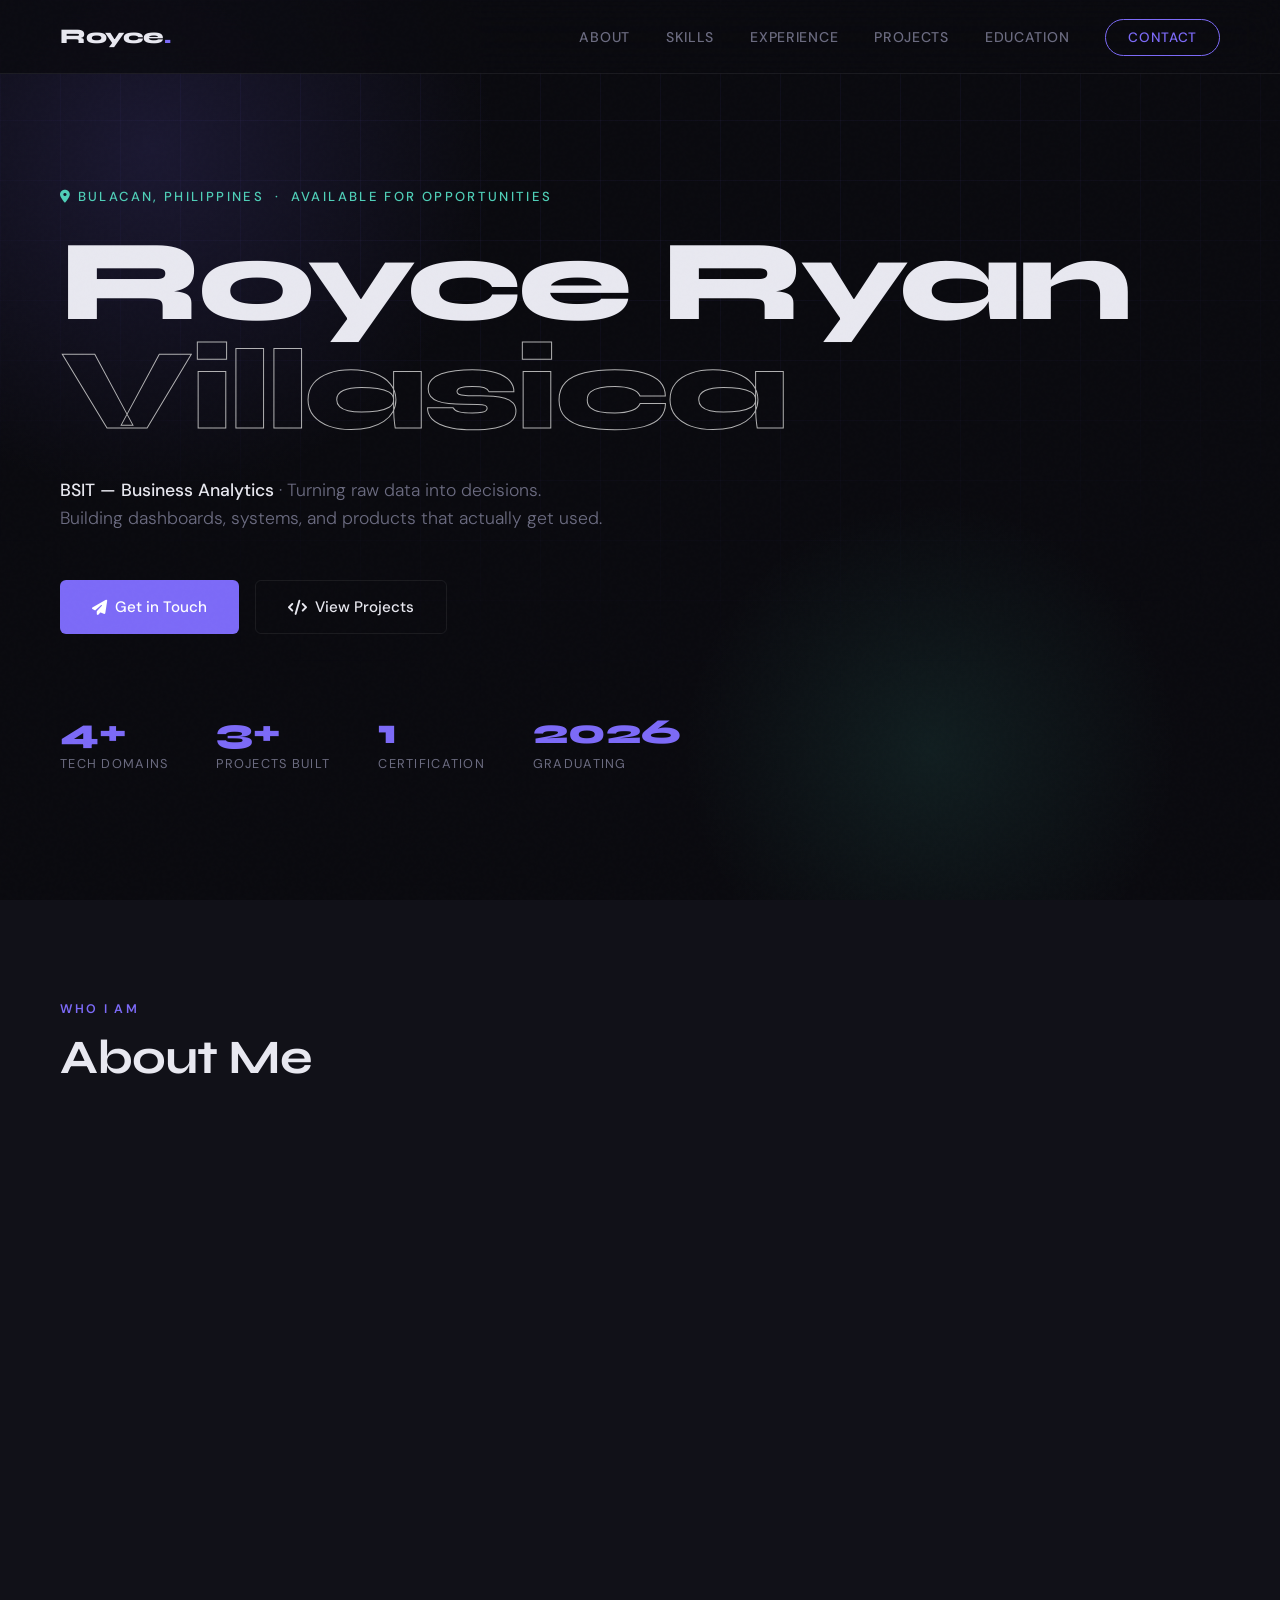
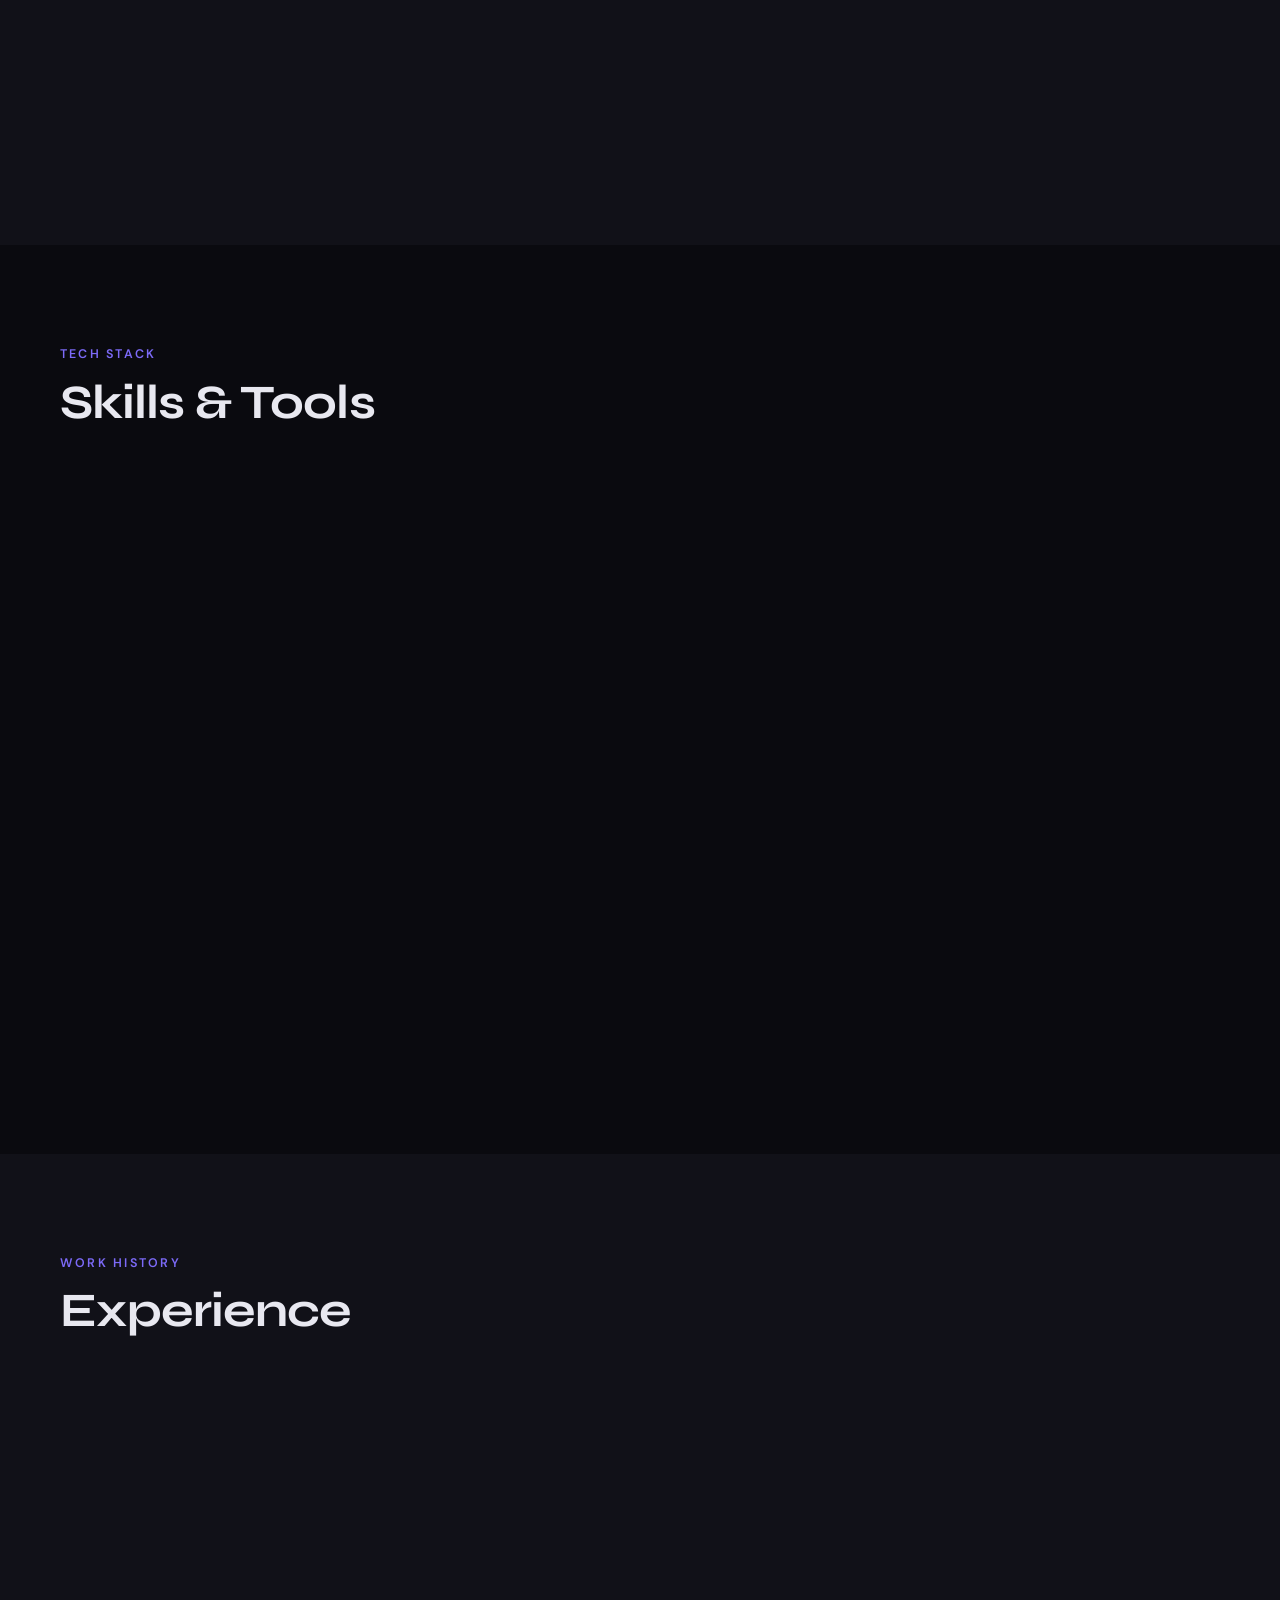
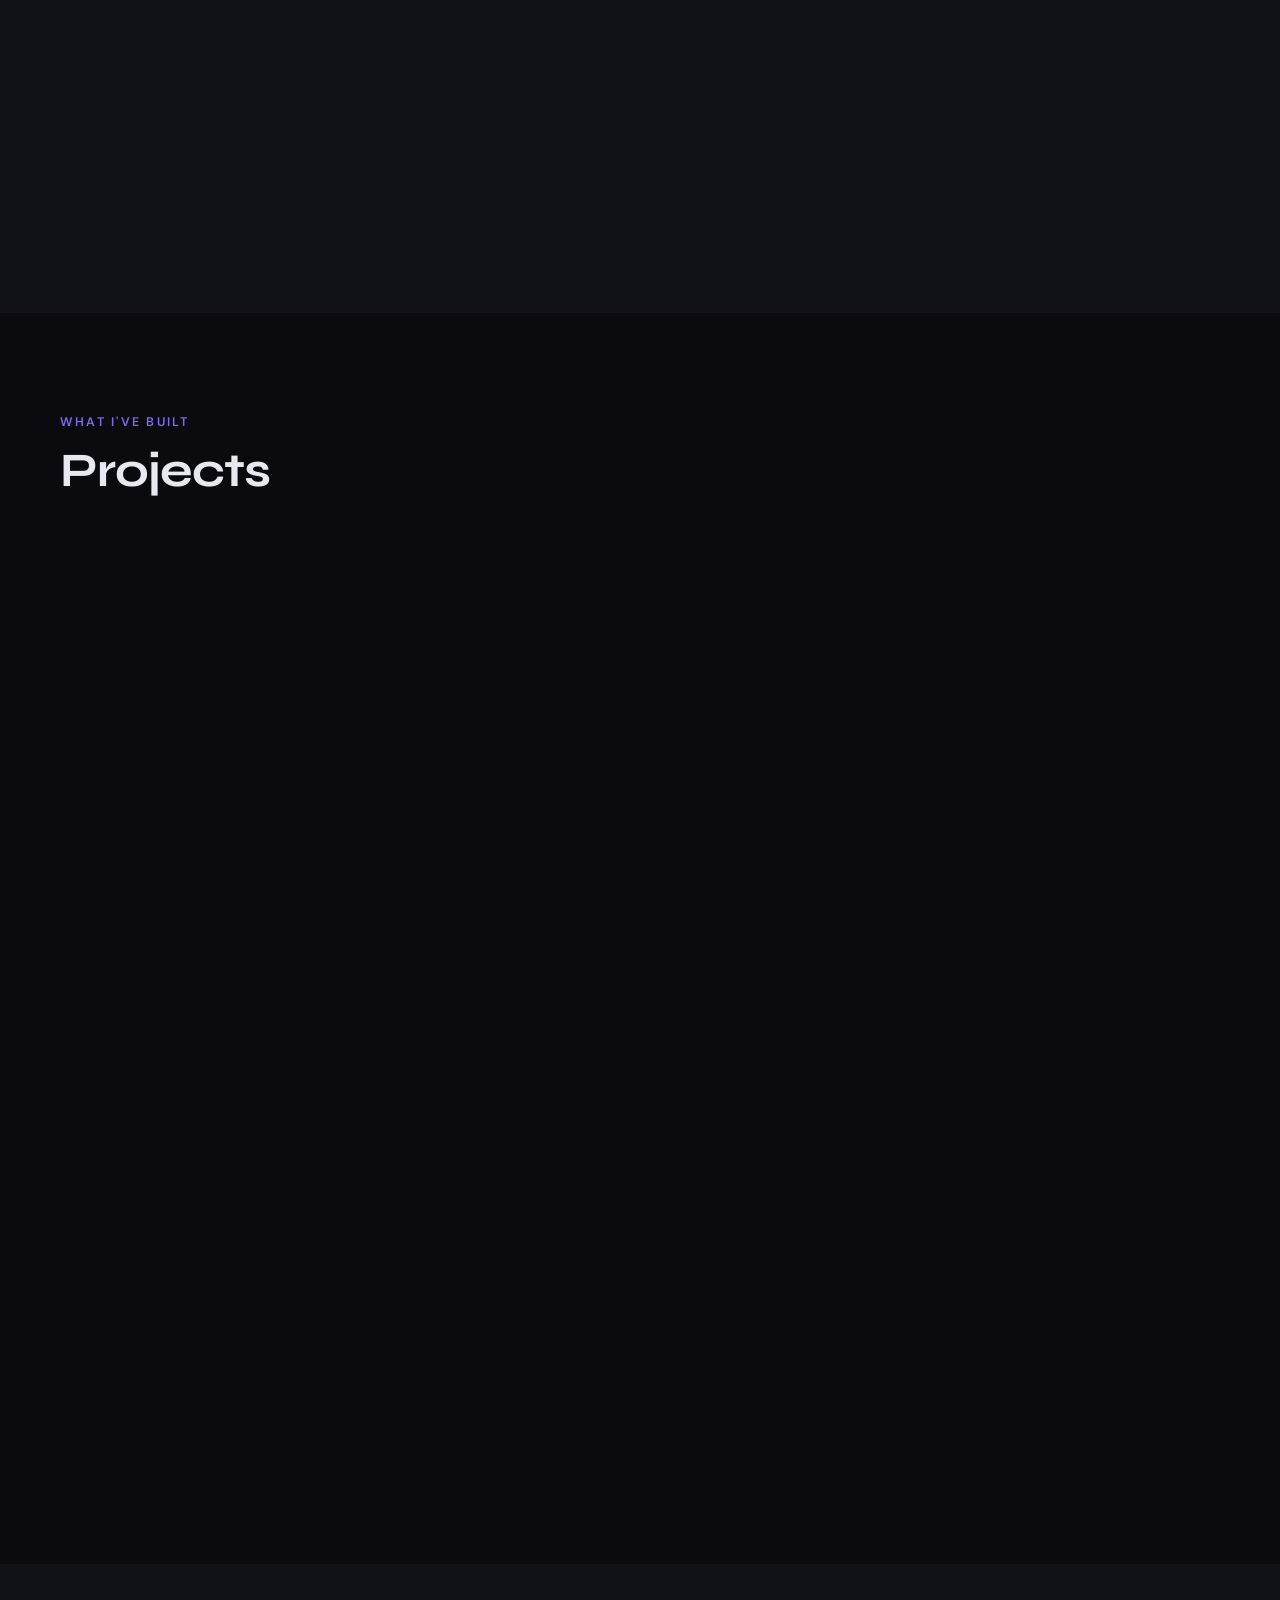
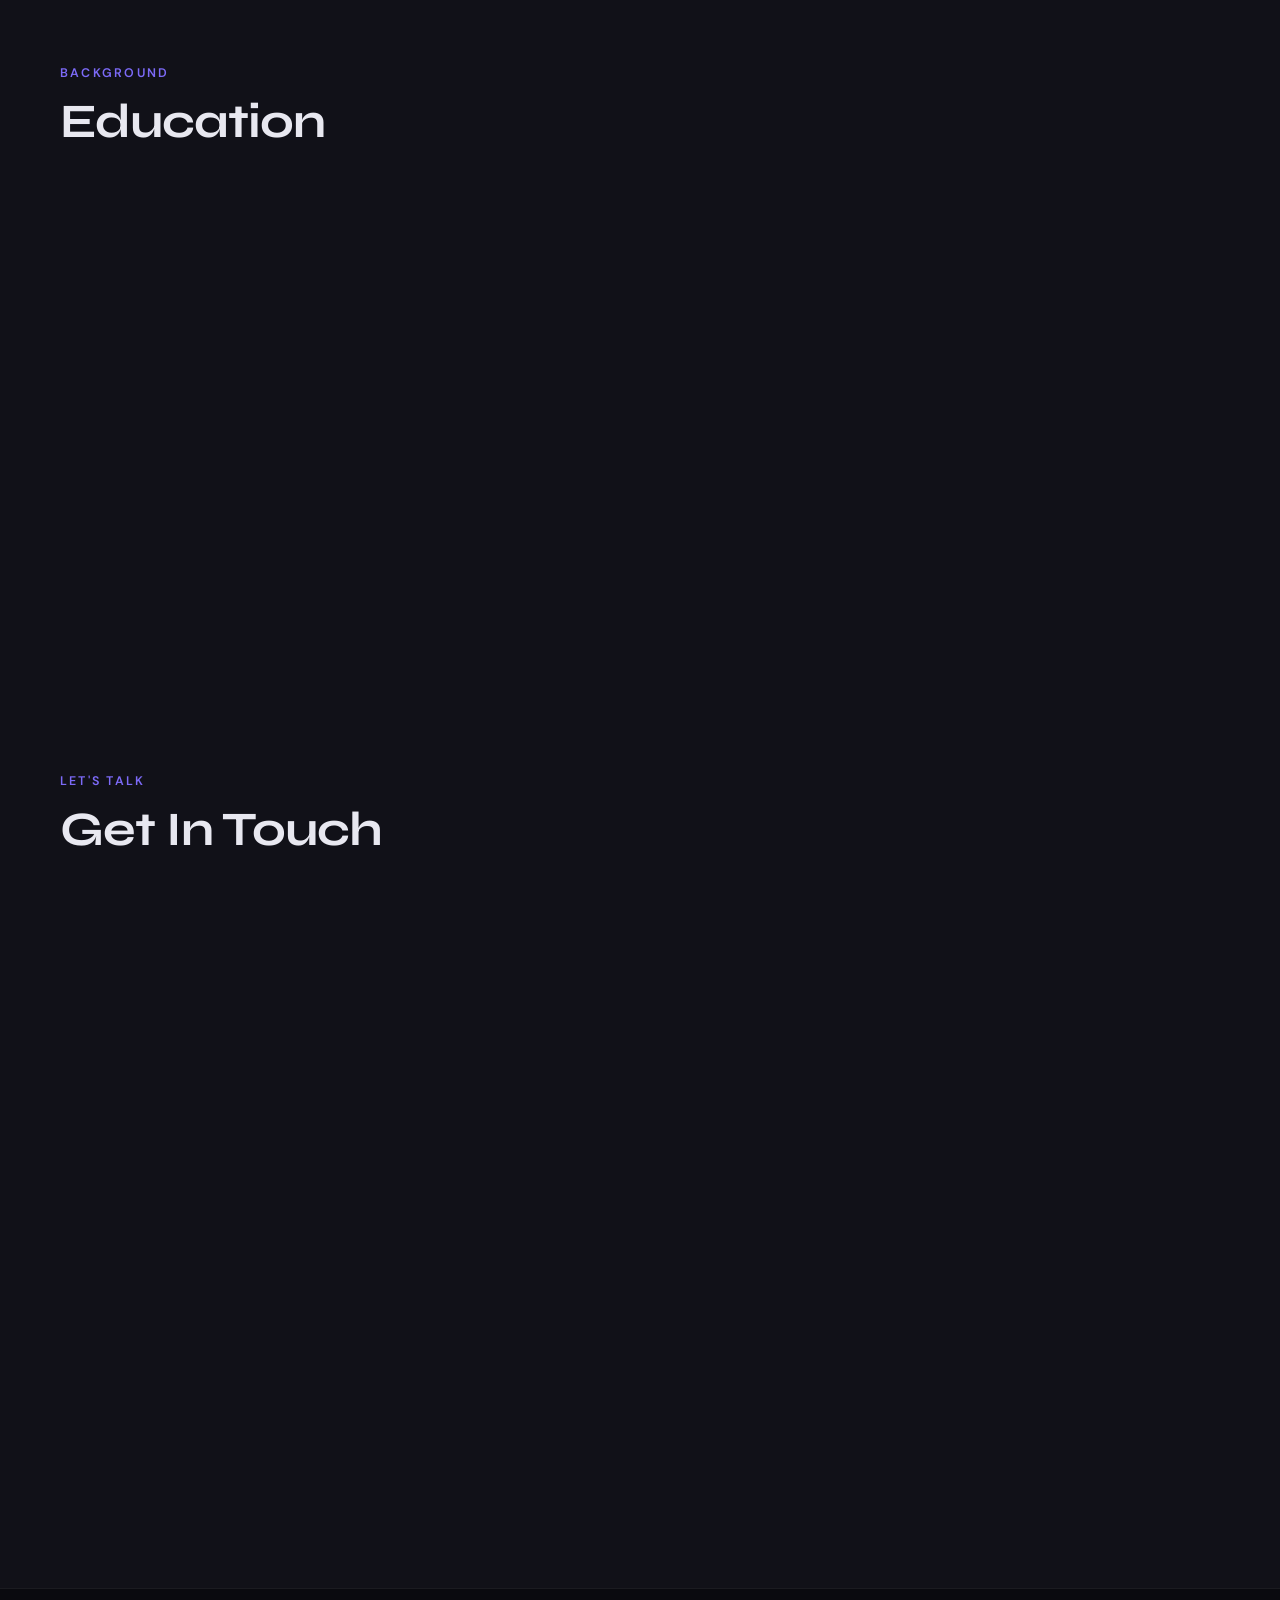
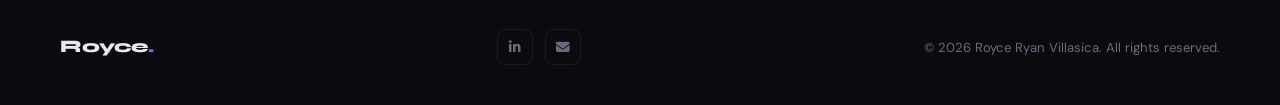
==== commit 3a003f74: "structure" ====
--- a/index.html
+++ b/index.html
@@ -16,1268 +16,7 @@
     />
     <!-- EmailJS SDK -->
     <script src="https://cdn.jsdelivr.net/npm/@emailjs/browser@4/dist/email.min.js"></script>
-    <style>
-      :root {
-        --bg: #0a0a0f;
-        --surface: #111118;
-        --surface2: #18181f;
-        --border: rgba(255, 255, 255, 0.07);
-        --accent: #7c6af7;
-        --accent2: #4fcfb8;
-        --accent3: #f76a8a;
-        --text: #e8e8f0;
-        --muted: #6b6b80;
-        --glow: rgba(124, 106, 247, 0.25);
-      }
-
-      *,
-      *::before,
-      *::after {
-        margin: 0;
-        padding: 0;
-        box-sizing: border-box;
-      }
-
-      html {
-        scroll-behavior: smooth;
-      }
-
-      body {
-        font-family: "DM Sans", sans-serif;
-        background: var(--bg);
-        color: var(--text);
-        overflow-x: hidden;
-        line-height: 1.6;
-      }
-
-      /* ─── NOISE TEXTURE ─── */
-      body::before {
-        content: "";
-        position: fixed;
-        inset: 0;
-        background-image: url("data:image/svg+xml,%3Csvg viewBox='0 0 256 256' xmlns='http://www.w3.org/2000/svg'%3E%3Cfilter id='noise'%3E%3CfeTurbulence type='fractalNoise' baseFrequency='0.9' numOctaves='4' stitchTiles='stitch'/%3E%3C/filter%3E%3Crect width='100%25' height='100%25' filter='url(%23noise)' opacity='0.03'/%3E%3C/svg%3E");
-        pointer-events: none;
-        z-index: 9999;
-        opacity: 0.4;
-      }
-
-      /* ─── SCROLLBAR ─── */
-      ::-webkit-scrollbar {
-        width: 4px;
-      }
-      ::-webkit-scrollbar-track {
-        background: var(--bg);
-      }
-      ::-webkit-scrollbar-thumb {
-        background: var(--accent);
-        border-radius: 2px;
-      }
-
-      /* ─── NAV ─── */
-      nav {
-        position: fixed;
-        top: 0;
-        left: 0;
-        right: 0;
-        z-index: 100;
-        padding: 20px 60px;
-        display: flex;
-        justify-content: space-between;
-        align-items: center;
-        background: rgba(10, 10, 15, 0.8);
-        backdrop-filter: blur(20px);
-        border-bottom: 1px solid var(--border);
-        transition: all 0.3s;
-      }
-
-      .nav-logo {
-        font-family: "Syne", sans-serif;
-        font-weight: 800;
-        font-size: 1.3rem;
-        letter-spacing: -0.02em;
-      }
-      .nav-logo span {
-        color: var(--accent);
-      }
-
-      .nav-links {
-        display: flex;
-        gap: 36px;
-        list-style: none;
-      }
-      .nav-links a {
-        color: var(--muted);
-        text-decoration: none;
-        font-size: 0.88rem;
-        font-weight: 500;
-        letter-spacing: 0.05em;
-        text-transform: uppercase;
-        transition: color 0.2s;
-      }
-      .nav-links a:hover {
-        color: var(--text);
-      }
-
-      .nav-cta {
-        padding: 9px 22px;
-        border: 1px solid var(--accent);
-        color: var(--accent) !important;
-        border-radius: 40px;
-        font-size: 0.85rem !important;
-        transition: all 0.2s !important;
-      }
-      .nav-cta:hover {
-        background: var(--accent) !important;
-        color: #fff !important;
-      }
-
-      .hamburger {
-        display: none;
-        cursor: pointer;
-        flex-direction: column;
-        gap: 5px;
-      }
-      .hamburger span {
-        display: block;
-        width: 24px;
-        height: 2px;
-        background: var(--text);
-        border-radius: 2px;
-        transition: 0.3s;
-      }
-
-      /* ─── HERO ─── */
-      #hero {
-        min-height: 100vh;
-        display: flex;
-        flex-direction: column;
-        justify-content: center;
-        padding: 140px 60px 80px;
-        position: relative;
-        overflow: hidden;
-      }
-
-      .hero-grid-bg {
-        position: absolute;
-        inset: 0;
-        background-image:
-          linear-gradient(rgba(124, 106, 247, 0.05) 1px, transparent 1px),
-          linear-gradient(90deg, rgba(124, 106, 247, 0.05) 1px, transparent 1px);
-        background-size: 60px 60px;
-        mask-image: radial-gradient(
-          ellipse 80% 80% at 50% 0%,
-          black 40%,
-          transparent 100%
-        );
-      }
-
-      .hero-glow {
-        position: absolute;
-        top: -200px;
-        left: -200px;
-        width: 700px;
-        height: 700px;
-        background: radial-gradient(
-          circle,
-          rgba(124, 106, 247, 0.15) 0%,
-          transparent 70%
-        );
-        pointer-events: none;
-      }
-      .hero-glow2 {
-        position: absolute;
-        bottom: -100px;
-        right: 100px;
-        width: 500px;
-        height: 500px;
-        background: radial-gradient(
-          circle,
-          rgba(79, 207, 184, 0.1) 0%,
-          transparent 70%
-        );
-        pointer-events: none;
-      }
-
-      .hero-eyebrow {
-        font-size: 0.82rem;
-        letter-spacing: 0.18em;
-        text-transform: uppercase;
-        color: var(--accent2);
-        font-weight: 500;
-        margin-bottom: 20px;
-        opacity: 0;
-        animation: fadeUp 0.8s 0.2s forwards;
-      }
-
-      .hero-name {
-        font-family: "Syne", sans-serif;
-        font-size: clamp(3.5rem, 9vw, 7.5rem);
-        font-weight: 800;
-        line-height: 0.95;
-        letter-spacing: -0.03em;
-        opacity: 0;
-        animation: fadeUp 0.8s 0.35s forwards;
-      }
-
-      .hero-name .line2 {
-        display: block;
-        color: transparent;
-        -webkit-text-stroke: 1px rgba(255, 255, 255, 0.2);
-      }
-
-      .hero-role {
-        margin-top: 30px;
-        font-size: 1.1rem;
-        color: var(--muted);
-        font-weight: 300;
-        max-width: 560px;
-        opacity: 0;
-        animation: fadeUp 0.8s 0.5s forwards;
-      }
-
-      .hero-role strong {
-        color: var(--text);
-        font-weight: 500;
-      }
-
-      .hero-actions {
-        margin-top: 48px;
-        display: flex;
-        gap: 16px;
-        flex-wrap: wrap;
-        opacity: 0;
-        animation: fadeUp 0.8s 0.65s forwards;
-      }
-
-      .btn-primary {
-        padding: 14px 32px;
-        background: var(--accent);
-        color: #fff;
-        border: none;
-        border-radius: 6px;
-        font-family: "DM Sans", sans-serif;
-        font-size: 0.95rem;
-        font-weight: 500;
-        text-decoration: none;
-        cursor: pointer;
-        transition: all 0.25s;
-        display: inline-flex;
-        align-items: center;
-        gap: 8px;
-      }
-      .btn-primary:hover {
-        background: #9180f9;
-        transform: translateY(-2px);
-        box-shadow: 0 8px 24px rgba(124, 106, 247, 0.35);
-      }
-
-      .btn-ghost {
-        padding: 14px 32px;
-        background: transparent;
-        color: var(--text);
-        border: 1px solid var(--border);
-        border-radius: 6px;
-        font-family: "DM Sans", sans-serif;
-        font-size: 0.95rem;
-        font-weight: 500;
-        text-decoration: none;
-        cursor: pointer;
-        transition: all 0.25s;
-        display: inline-flex;
-        align-items: center;
-        gap: 8px;
-      }
-      .btn-ghost:hover {
-        border-color: var(--accent);
-        color: var(--accent);
-        transform: translateY(-2px);
-      }
-
-      .hero-stats {
-        margin-top: 80px;
-        display: flex;
-        gap: 48px;
-        opacity: 0;
-        animation: fadeUp 0.8s 0.8s forwards;
-      }
-
-      .stat-item {
-      }
-      .stat-num {
-        font-family: "Syne", sans-serif;
-        font-size: 2.2rem;
-        font-weight: 800;
-        color: var(--accent);
-        line-height: 1;
-      }
-      .stat-label {
-        font-size: 0.8rem;
-        color: var(--muted);
-        text-transform: uppercase;
-        letter-spacing: 0.1em;
-        margin-top: 4px;
-      }
-
-      @keyframes fadeUp {
-        from {
-          opacity: 0;
-          transform: translateY(24px);
-        }
-        to {
-          opacity: 1;
-          transform: translateY(0);
-        }
-      }
-
-      /* ─── SECTION COMMON ─── */
-      section {
-        padding: 100px 60px;
-      }
-
-      .section-label {
-        font-size: 0.78rem;
-        letter-spacing: 0.18em;
-        text-transform: uppercase;
-        color: var(--accent);
-        font-weight: 600;
-        margin-bottom: 12px;
-      }
-
-      .section-title {
-        font-family: "Syne", sans-serif;
-        font-size: clamp(2rem, 4vw, 3rem);
-        font-weight: 700;
-        letter-spacing: -0.02em;
-        margin-bottom: 60px;
-        line-height: 1.1;
-      }
-
-      /* ─── ABOUT ─── */
-      #about {
-        background: var(--surface);
-      }
-
-      .about-grid {
-        display: grid;
-        grid-template-columns: 1fr 1.4fr;
-        gap: 80px;
-        align-items: start;
-      }
-
-      .about-photo-wrap {
-        position: relative;
-        opacity: 0;
-        transform: translateX(-30px);
-        transition: all 0.8s ease;
-      }
-      .about-photo-wrap.visible {
-        opacity: 1;
-        transform: translateX(0);
-      }
-
-      .about-photo {
-        width: 100%;
-        aspect-ratio: 3/4;
-        background: var(--surface2);
-        border-radius: 12px;
-        overflow: hidden;
-        border: 1px solid var(--border);
-        display: flex;
-        align-items: center;
-        justify-content: center;
-        position: relative;
-      }
-
-      /* REPLACE THIS SRC with your actual photo URL */
-      .about-photo img {
-        width: 100%;
-        height: 100%;
-        object-fit: cover;
-      }
-
-      .photo-placeholder {
-        display: flex;
-        flex-direction: column;
-        align-items: center;
-        justify-content: center;
-        gap: 12px;
-        color: var(--muted);
-        padding: 40px;
-        text-align: center;
-      }
-      .photo-placeholder i {
-        font-size: 3rem;
-        color: var(--accent);
-        opacity: 0.4;
-      }
-      .photo-placeholder p {
-        font-size: 0.85rem;
-        line-height: 1.5;
-      }
-
-      .about-photo-accent {
-        position: absolute;
-        bottom: -20px;
-        right: -20px;
-        width: 120px;
-        height: 120px;
-        border: 2px solid var(--accent);
-        border-radius: 12px;
-        opacity: 0.3;
-      }
-
-      .about-text-wrap {
-        opacity: 0;
-        transform: translateX(30px);
-        transition: all 0.8s ease 0.2s;
-      }
-      .about-text-wrap.visible {
-        opacity: 1;
-        transform: translateX(0);
-      }
-
-      .about-bio {
-        color: var(--muted);
-        font-size: 1.05rem;
-        line-height: 1.8;
-        margin-bottom: 32px;
-      }
-      .about-bio strong {
-        color: var(--text);
-      }
-
-      .about-details {
-        display: grid;
-        grid-template-columns: 1fr 1fr;
-        gap: 16px;
-        margin-bottom: 40px;
-      }
-
-      .detail-item {
-        display: flex;
-        flex-direction: column;
-        gap: 3px;
-      }
-      .detail-key {
-        font-size: 0.75rem;
-        text-transform: uppercase;
-        letter-spacing: 0.1em;
-        color: var(--muted);
-      }
-      .detail-val {
-        font-size: 0.95rem;
-        color: var(--text);
-        font-weight: 500;
-      }
-      .detail-val a {
-        color: var(--accent);
-        text-decoration: none;
-      }
-      .detail-val a:hover {
-        text-decoration: underline;
-      }
-
-      /* ─── SKILLS ─── */
-      #skills {
-        background: var(--bg);
-      }
-
-      .skills-layout {
-        display: grid;
-        grid-template-columns: repeat(auto-fit, minmax(280px, 1fr));
-        gap: 20px;
-      }
-
-      .skill-category {
-        background: var(--surface);
-        border: 1px solid var(--border);
-        border-radius: 12px;
-        padding: 28px;
-        transition:
-          border-color 0.3s,
-          transform 0.3s;
-        opacity: 0;
-        transform: translateY(20px);
-        transition: all 0.6s ease;
-      }
-      .skill-category.visible {
-        opacity: 1;
-        transform: translateY(0);
-      }
-      .skill-category:hover {
-        border-color: var(--accent);
-        transform: translateY(-4px);
-      }
-
-      .skill-cat-header {
-        display: flex;
-        align-items: center;
-        gap: 12px;
-        margin-bottom: 20px;
-      }
-      .skill-cat-icon {
-        width: 38px;
-        height: 38px;
-        border-radius: 8px;
-        display: flex;
-        align-items: center;
-        justify-content: center;
-        font-size: 1rem;
-        flex-shrink: 0;
-      }
-      .icon-purple {
-        background: rgba(124, 106, 247, 0.15);
-        color: var(--accent);
-      }
-      .icon-teal {
-        background: rgba(79, 207, 184, 0.15);
-        color: var(--accent2);
-      }
-      .icon-pink {
-        background: rgba(247, 106, 138, 0.15);
-        color: var(--accent3);
-      }
-      .icon-orange {
-        background: rgba(255, 165, 80, 0.15);
-        color: #ffa550;
-      }
-      .icon-blue {
-        background: rgba(80, 160, 255, 0.15);
-        color: #50a0ff;
-      }
-
-      .skill-cat-name {
-        font-family: "Syne", sans-serif;
-        font-weight: 700;
-        font-size: 1rem;
-      }
-
-      .skill-tags {
-        display: flex;
-        flex-wrap: wrap;
-        gap: 8px;
-      }
-
-      .skill-tag {
-        padding: 5px 12px;
-        background: rgba(255, 255, 255, 0.05);
-        border: 1px solid var(--border);
-        border-radius: 4px;
-        font-size: 0.82rem;
-        color: var(--text);
-        font-weight: 400;
-        display: inline-flex;
-        align-items: center;
-        gap: 6px;
-        transition: all 0.2s;
-      }
-      .skill-tag:hover {
-        background: rgba(124, 106, 247, 0.1);
-        border-color: var(--accent);
-        color: var(--accent);
-      }
-      .skill-tag i {
-        font-size: 0.75rem;
-        opacity: 0.7;
-      }
-
-      /* ─── EXPERIENCE ─── */
-      #experience {
-        background: var(--surface);
-      }
-
-      .exp-item {
-        display: grid;
-        grid-template-columns: 220px 1fr;
-        gap: 48px;
-        padding: 40px 0;
-        border-top: 1px solid var(--border);
-        opacity: 0;
-        transform: translateY(20px);
-        transition: all 0.7s ease;
-      }
-      .exp-item.visible {
-        opacity: 1;
-        transform: translateY(0);
-      }
-      .exp-item:last-child {
-        border-bottom: 1px solid var(--border);
-      }
-
-      .exp-meta {
-      }
-      .exp-period {
-        font-size: 0.8rem;
-        color: var(--accent2);
-        font-weight: 500;
-        letter-spacing: 0.05em;
-        text-transform: uppercase;
-        margin-bottom: 8px;
-      }
-      .exp-company {
-        font-size: 0.9rem;
-        color: var(--muted);
-      }
-      .exp-type {
-        display: inline-block;
-        margin-top: 12px;
-        padding: 3px 10px;
-        background: rgba(124, 106, 247, 0.12);
-        border: 1px solid rgba(124, 106, 247, 0.3);
-        color: var(--accent);
-        border-radius: 4px;
-        font-size: 0.75rem;
-        font-weight: 500;
-      }
-
-      .exp-content {
-      }
-      .exp-title {
-        font-family: "Syne", sans-serif;
-        font-size: 1.4rem;
-        font-weight: 700;
-        letter-spacing: -0.01em;
-        margin-bottom: 16px;
-      }
-
-      .exp-bullets {
-        list-style: none;
-        display: flex;
-        flex-direction: column;
-        gap: 10px;
-      }
-      .exp-bullets li {
-        display: flex;
-        gap: 12px;
-        color: var(--muted);
-        font-size: 0.95rem;
-        line-height: 1.65;
-      }
-      .exp-bullets li::before {
-        content: "▸";
-        color: var(--accent);
-        flex-shrink: 0;
-        margin-top: 2px;
-      }
-
-      .exp-tech {
-        display: flex;
-        flex-wrap: wrap;
-        gap: 8px;
-        margin-top: 20px;
-      }
-      .tech-pill {
-        padding: 4px 10px;
-        background: rgba(79, 207, 184, 0.08);
-        border: 1px solid rgba(79, 207, 184, 0.2);
-        border-radius: 4px;
-        font-size: 0.78rem;
-        color: var(--accent2);
-        font-weight: 500;
-      }
-
-      /* ─── PROJECTS ─── */
-      #projects {
-        background: var(--bg);
-      }
-
-      .projects-grid {
-        display: grid;
-        grid-template-columns: repeat(auto-fill, minmax(340px, 1fr));
-        gap: 24px;
-      }
-
-      .project-card {
-        background: var(--surface);
-        border: 1px solid var(--border);
-        border-radius: 12px;
-        overflow: hidden;
-        transition: all 0.35s;
-        opacity: 0;
-        transform: translateY(24px);
-        transition:
-          opacity 0.6s ease,
-          transform 0.6s ease,
-          border-color 0.3s,
-          box-shadow 0.3s;
-        display: flex;
-        flex-direction: column;
-      }
-      .project-card.visible {
-        opacity: 1;
-        transform: translateY(0);
-      }
-      .project-card:hover {
-        border-color: var(--accent);
-        box-shadow: 0 0 40px rgba(124, 106, 247, 0.1);
-        transform: translateY(-4px);
-      }
-
-      .project-banner {
-        height: 140px;
-        display: flex;
-        align-items: center;
-        justify-content: center;
-        position: relative;
-        overflow: hidden;
-      }
-      .banner-purple {
-        background: linear-gradient(135deg, #2a1f5e 0%, #1a1030 100%);
-      }
-      .banner-teal {
-        background: linear-gradient(135deg, #0f3530 0%, #061818 100%);
-      }
-      .banner-pink {
-        background: linear-gradient(135deg, #3d1020 0%, #1a0810 100%);
-      }
-
-      .project-banner-icon {
-        font-size: 2.5rem;
-        opacity: 0.6;
-      }
-      .banner-purple .project-banner-icon {
-        color: var(--accent);
-      }
-      .banner-teal .project-banner-icon {
-        color: var(--accent2);
-      }
-      .banner-pink .project-banner-icon {
-        color: var(--accent3);
-      }
-
-      .project-banner-grid {
-        position: absolute;
-        inset: 0;
-        background-image:
-          linear-gradient(rgba(255, 255, 255, 0.03) 1px, transparent 1px),
-          linear-gradient(90deg, rgba(255, 255, 255, 0.03) 1px, transparent 1px);
-        background-size: 24px 24px;
-      }
-
-      .project-body {
-        padding: 24px;
-        flex: 1;
-        display: flex;
-        flex-direction: column;
-      }
-      .project-title {
-        font-family: "Syne", sans-serif;
-        font-size: 1.15rem;
-        font-weight: 700;
-        letter-spacing: -0.01em;
-        margin-bottom: 10px;
-      }
-      .project-desc {
-        color: var(--muted);
-        font-size: 0.9rem;
-        line-height: 1.65;
-        flex: 1;
-      }
-
-      .project-footer {
-        padding: 16px 24px;
-        border-top: 1px solid var(--border);
-        display: flex;
-        flex-wrap: wrap;
-        gap: 8px;
-        align-items: center;
-      }
-      .project-tag-small {
-        padding: 3px 9px;
-        background: rgba(255, 255, 255, 0.04);
-        border: 1px solid var(--border);
-        border-radius: 4px;
-        font-size: 0.76rem;
-        color: var(--muted);
-      }
-
-      /* ─── EDUCATION ─── */
-      #education {
-        background: var(--surface);
-      }
-
-      .edu-grid {
-        display: grid;
-        grid-template-columns: repeat(auto-fit, minmax(300px, 1fr));
-        gap: 20px;
-      }
-
-      .edu-card {
-        background: var(--surface2);
-        border: 1px solid var(--border);
-        border-radius: 12px;
-        padding: 28px;
-        opacity: 0;
-        transform: translateY(20px);
-        transition: all 0.7s ease;
-      }
-      .edu-card.visible {
-        opacity: 1;
-        transform: translateY(0);
-      }
-      .edu-card:hover {
-        border-color: var(--accent2);
-      }
-
-      .edu-icon {
-        width: 44px;
-        height: 44px;
-        border-radius: 10px;
-        background: rgba(79, 207, 184, 0.12);
-        color: var(--accent2);
-        display: flex;
-        align-items: center;
-        justify-content: center;
-        font-size: 1.1rem;
-        margin-bottom: 16px;
-      }
-
-      .edu-period {
-        font-size: 0.78rem;
-        color: var(--accent2);
-        font-weight: 500;
-        letter-spacing: 0.06em;
-        text-transform: uppercase;
-        margin-bottom: 8px;
-      }
-      .edu-school {
-        font-family: "Syne", sans-serif;
-        font-size: 1.1rem;
-        font-weight: 700;
-        margin-bottom: 6px;
-      }
-      .edu-degree {
-        color: var(--muted);
-        font-size: 0.9rem;
-        margin-bottom: 12px;
-      }
-
-      .edu-badge {
-        display: inline-flex;
-        align-items: center;
-        gap: 6px;
-        padding: 4px 10px;
-        background: rgba(247, 106, 138, 0.1);
-        border: 1px solid rgba(247, 106, 138, 0.2);
-        color: var(--accent3);
-        border-radius: 4px;
-        font-size: 0.78rem;
-        font-weight: 500;
-        margin-right: 6px;
-        margin-bottom: 6px;
-      }
-
-      .capstone-box {
-        margin-top: 16px;
-        padding: 14px;
-        background: rgba(124, 106, 247, 0.06);
-        border: 1px solid rgba(124, 106, 247, 0.15);
-        border-radius: 8px;
-        font-size: 0.85rem;
-        color: var(--muted);
-        line-height: 1.6;
-      }
-      .capstone-box strong {
-        color: var(--accent);
-        font-weight: 500;
-      }
-
-      /* ─── CERTIFICATIONS ─── */
-      #certifications {
-        background: var(--bg);
-      }
-
-      .cert-grid {
-        display: grid;
-        grid-template-columns: repeat(auto-fill, minmax(280px, 1fr));
-        gap: 16px;
-      }
-
-      .cert-card {
-        background: var(--surface);
-        border: 1px solid var(--border);
-        border-radius: 10px;
-        padding: 22px;
-        display: flex;
-        align-items: flex-start;
-        gap: 16px;
-        transition: all 0.3s;
-        opacity: 0;
-        transform: translateY(16px);
-        transition: all 0.6s ease;
-      }
-      .cert-card.visible {
-        opacity: 1;
-        transform: translateY(0);
-      }
-      .cert-card:hover {
-        border-color: var(--accent3);
-      }
-
-      .cert-icon {
-        width: 42px;
-        height: 42px;
-        border-radius: 10px;
-        background: rgba(247, 106, 138, 0.12);
-        color: var(--accent3);
-        display: flex;
-        align-items: center;
-        justify-content: center;
-        font-size: 1.1rem;
-        flex-shrink: 0;
-      }
-
-      .cert-name {
-        font-weight: 600;
-        font-size: 0.95rem;
-        margin-bottom: 4px;
-      }
-      .cert-issuer {
-        font-size: 0.82rem;
-        color: var(--muted);
-      }
-      .cert-date {
-        font-size: 0.78rem;
-        color: var(--accent3);
-        margin-top: 4px;
-      }
-
-      /* ─── CONTACT ─── */
-      #contact {
-        background: var(--surface);
-      }
-
-      .contact-grid {
-        display: grid;
-        grid-template-columns: 1.2fr 1fr;
-        gap: 80px;
-        align-items: start;
-      }
-
-      .contact-left {
-        opacity: 0;
-        transform: translateY(20px);
-        transition: all 0.7s ease;
-      }
-      .contact-left.visible {
-        opacity: 1;
-        transform: translateY(0);
-      }
-
-      .contact-tagline {
-        font-family: "Syne", sans-serif;
-        font-size: clamp(1.6rem, 3vw, 2.4rem);
-        font-weight: 700;
-        letter-spacing: -0.02em;
-        line-height: 1.2;
-        margin-bottom: 24px;
-      }
-      .contact-tagline span {
-        color: var(--accent);
-      }
-
-      .contact-bio {
-        color: var(--muted);
-        font-size: 1rem;
-        line-height: 1.7;
-        margin-bottom: 40px;
-      }
-
-      .contact-links {
-        display: flex;
-        flex-direction: column;
-        gap: 14px;
-      }
-
-      .contact-link-item {
-        display: flex;
-        align-items: center;
-        gap: 14px;
-        text-decoration: none;
-        color: var(--text);
-        padding: 14px 18px;
-        background: var(--surface2);
-        border: 1px solid var(--border);
-        border-radius: 10px;
-        transition: all 0.25s;
-      }
-      .contact-link-item:hover {
-        border-color: var(--accent);
-        background: rgba(124, 106, 247, 0.06);
-        color: var(--accent);
-      }
-
-      .contact-link-icon {
-        width: 36px;
-        height: 36px;
-        border-radius: 8px;
-        background: rgba(124, 106, 247, 0.12);
-        color: var(--accent);
-        display: flex;
-        align-items: center;
-        justify-content: center;
-        flex-shrink: 0;
-      }
-      .contact-link-text {
-      }
-      .contact-link-label {
-        font-size: 0.75rem;
-        color: var(--muted);
-        text-transform: uppercase;
-        letter-spacing: 0.08em;
-      }
-      .contact-link-value {
-        font-size: 0.92rem;
-        font-weight: 500;
-      }
-
-      .contact-right {
-        opacity: 0;
-        transform: translateY(20px);
-        transition: all 0.7s ease 0.2s;
-      }
-      .contact-right.visible {
-        opacity: 1;
-        transform: translateY(0);
-      }
-
-      .contact-form-card {
-        background: var(--surface2);
-        border: 1px solid var(--border);
-        border-radius: 14px;
-        padding: 36px;
-      }
-
-      .form-group {
-        margin-bottom: 18px;
-      }
-      .form-label {
-        display: block;
-        font-size: 0.78rem;
-        text-transform: uppercase;
-        letter-spacing: 0.1em;
-        color: var(--muted);
-        margin-bottom: 8px;
-      }
-      .form-input {
-        width: 100%;
-        padding: 12px 16px;
-        background: rgba(255, 255, 255, 0.04);
-        border: 1px solid var(--border);
-        border-radius: 8px;
-        color: var(--text);
-        font-family: "DM Sans", sans-serif;
-        font-size: 0.95rem;
-        outline: none;
-        transition: border-color 0.2s;
-      }
-      .form-input:focus {
-        border-color: var(--accent);
-      }
-      .form-input::placeholder {
-        color: var(--muted);
-      }
-      textarea.form-input {
-        min-height: 120px;
-        resize: vertical;
-      }
-
-      /* ─── FOOTER ─── */
-      footer {
-        background: var(--bg);
-        border-top: 1px solid var(--border);
-        padding: 40px 60px;
-        display: flex;
-        justify-content: space-between;
-        align-items: center;
-        flex-wrap: wrap;
-        gap: 16px;
-      }
-
-      .footer-brand {
-        font-family: "Syne", sans-serif;
-        font-weight: 800;
-        font-size: 1.1rem;
-      }
-      .footer-brand span {
-        color: var(--accent);
-      }
-
-      .footer-socials {
-        display: flex;
-        gap: 12px;
-      }
-      .social-btn {
-        width: 36px;
-        height: 36px;
-        border: 1px solid var(--border);
-        border-radius: 8px;
-        display: flex;
-        align-items: center;
-        justify-content: center;
-        color: var(--muted);
-        text-decoration: none;
-        font-size: 0.85rem;
-        transition: all 0.2s;
-      }
-      .social-btn:hover {
-        border-color: var(--accent);
-        color: var(--accent);
-      }
-
-      .footer-copy {
-        font-size: 0.82rem;
-        color: var(--muted);
-      }
-
-      /* ─── RESPONSIVE ─── */
-      @media (max-width: 900px) {
-        nav {
-          padding: 18px 24px;
-        }
-        .nav-links {
-          display: none;
-          flex-direction: column;
-          position: absolute;
-          top: 70px;
-          left: 0;
-          right: 0;
-          background: rgba(10, 10, 15, 0.97);
-          padding: 20px;
-          gap: 0;
-          border-bottom: 1px solid var(--border);
-        }
-        .nav-links.open {
-          display: flex;
-        }
-        .nav-links li a {
-          display: block;
-          padding: 12px 0;
-          border-bottom: 1px solid var(--border);
-        }
-        .nav-links li:last-child a {
-          border-bottom: none;
-        }
-        .hamburger {
-          display: flex;
-        }
-
-        #hero {
-          padding: 120px 24px 60px;
-        }
-        section {
-          padding: 70px 24px;
-        }
-        .about-grid {
-          grid-template-columns: 1fr;
-          gap: 40px;
-        }
-        .about-photo {
-          aspect-ratio: 4/3;
-          max-width: 400px;
-        }
-        .exp-item {
-          grid-template-columns: 1fr;
-          gap: 16px;
-        }
-        .contact-grid {
-          grid-template-columns: 1fr;
-          gap: 40px;
-        }
-        footer {
-          padding: 30px 24px;
-          flex-direction: column;
-          align-items: flex-start;
-        }
-      }
-
-      @media (max-width: 576px) {
-        .hero-stats {
-          gap: 24px;
-        }
-        .about-details {
-          grid-template-columns: 1fr;
-        }
-      }
-
-      /* ─── TOAST NOTIFICATION ─── */
-      .toast {
-        position: fixed;
-        bottom: 32px;
-        right: 32px;
-        z-index: 9999;
-        display: flex;
-        align-items: center;
-        gap: 14px;
-        padding: 16px 22px;
-        border-radius: 12px;
-        font-size: 0.92rem;
-        font-weight: 500;
-        box-shadow: 0 8px 32px rgba(0, 0, 0, 0.4);
-        transform: translateY(80px);
-        opacity: 0;
-        transition: all 0.4s cubic-bezier(0.34, 1.56, 0.64, 1);
-        pointer-events: none;
-        max-width: 340px;
-      }
-      .toast.show {
-        transform: translateY(0);
-        opacity: 1;
-        pointer-events: auto;
-      }
-      .toast.success {
-        background: #0f2a1e;
-        border: 1px solid rgba(79, 207, 184, 0.35);
-        color: var(--accent2);
-      }
-      .toast.error {
-        background: #2a0f18;
-        border: 1px solid rgba(247, 106, 138, 0.35);
-        color: var(--accent3);
-      }
-      .toast-icon {
-        font-size: 1.1rem;
-        flex-shrink: 0;
-      }
-      .toast-msg {
-        line-height: 1.4;
-      }
-      .toast-msg strong {
-        display: block;
-        margin-bottom: 2px;
-      }
-      .toast-msg span {
-        font-size: 0.82rem;
-        opacity: 0.75;
-        font-weight: 400;
-      }
-
-      /* ─── BUTTON LOADING STATE ─── */
-      .btn-primary.loading {
-        opacity: 0.7;
-        cursor: not-allowed;
-        pointer-events: none;
-      }
-      .btn-primary.loading .btn-text {
-        display: none;
-      }
-      .btn-primary .btn-spinner {
-        display: none;
-      }
-      .btn-primary.loading .btn-spinner {
-        display: inline-flex;
-        align-items: center;
-        gap: 8px;
-      }
-      @keyframes spin {
-        to {
-          transform: rotate(360deg);
-        }
-      }
-      .spinner-icon {
-        animation: spin 0.8s linear infinite;
-      }
-    </style>
+    <link rel="stylesheet" href="style.css">
   </head>
   <body>
     <!-- ─── NAV ─── -->
@@ -1893,7 +632,7 @@
       // ╚══════════════════════════════════════════════════════╝
       const EMAILJS_PUBLIC_KEY = "I6_TPi9YSrQbCMHwz"; // Account → General
       const EMAILJS_SERVICE_ID = "service_hliqmos"; // Email Services
-      const EMAILJS_TEMPLATE_ID = "template_2tewvps"; // Email Templates
+      const EMAILJS_TEMPLATE_ID = "template_2tewvpz"; // Email Templates
 
       // Initialize EmailJS
       emailjs.init(EMAILJS_PUBLIC_KEY);
--- a/style.css
+++ b/style.css
@@ -0,0 +1,1261 @@
+ :root {
+        --bg: #0a0a0f;
+        --surface: #111118;
+        --surface2: #18181f;
+        --border: rgba(255, 255, 255, 0.07);
+        --accent: #7c6af7;
+        --accent2: #4fcfb8;
+        --accent3: #f76a8a;
+        --text: #e8e8f0;
+        --muted: #6b6b80;
+        --glow: rgba(124, 106, 247, 0.25);
+      }
+
+      *,
+      *::before,
+      *::after {
+        margin: 0;
+        padding: 0;
+        box-sizing: border-box;
+      }
+
+      html {
+        scroll-behavior: smooth;
+      }
+
+      body {
+        font-family: "DM Sans", sans-serif;
+        background: var(--bg);
+        color: var(--text);
+        overflow-x: hidden;
+        line-height: 1.6;
+      }
+
+      /* ─── NOISE TEXTURE ─── */
+      body::before {
+        content: "";
+        position: fixed;
+        inset: 0;
+        background-image: url("data:image/svg+xml,%3Csvg viewBox='0 0 256 256' xmlns='http://www.w3.org/2000/svg'%3E%3Cfilter id='noise'%3E%3CfeTurbulence type='fractalNoise' baseFrequency='0.9' numOctaves='4' stitchTiles='stitch'/%3E%3C/filter%3E%3Crect width='100%25' height='100%25' filter='url(%23noise)' opacity='0.03'/%3E%3C/svg%3E");
+        pointer-events: none;
+        z-index: 9999;
+        opacity: 0.4;
+      }
+
+      /* ─── SCROLLBAR ─── */
+      ::-webkit-scrollbar {
+        width: 4px;
+      }
+      ::-webkit-scrollbar-track {
+        background: var(--bg);
+      }
+      ::-webkit-scrollbar-thumb {
+        background: var(--accent);
+        border-radius: 2px;
+      }
+
+      /* ─── NAV ─── */
+      nav {
+        position: fixed;
+        top: 0;
+        left: 0;
+        right: 0;
+        z-index: 100;
+        padding: 20px 60px;
+        display: flex;
+        justify-content: space-between;
+        align-items: center;
+        background: rgba(10, 10, 15, 0.8);
+        backdrop-filter: blur(20px);
+        border-bottom: 1px solid var(--border);
+        transition: all 0.3s;
+      }
+
+      .nav-logo {
+        font-family: "Syne", sans-serif;
+        font-weight: 800;
+        font-size: 1.3rem;
+        letter-spacing: -0.02em;
+      }
+      .nav-logo span {
+        color: var(--accent);
+      }
+
+      .nav-links {
+        display: flex;
+        gap: 36px;
+        list-style: none;
+      }
+      .nav-links a {
+        color: var(--muted);
+        text-decoration: none;
+        font-size: 0.88rem;
+        font-weight: 500;
+        letter-spacing: 0.05em;
+        text-transform: uppercase;
+        transition: color 0.2s;
+      }
+      .nav-links a:hover {
+        color: var(--text);
+      }
+
+      .nav-cta {
+        padding: 9px 22px;
+        border: 1px solid var(--accent);
+        color: var(--accent) !important;
+        border-radius: 40px;
+        font-size: 0.85rem !important;
+        transition: all 0.2s !important;
+      }
+      .nav-cta:hover {
+        background: var(--accent) !important;
+        color: #fff !important;
+      }
+
+      .hamburger {
+        display: none;
+        cursor: pointer;
+        flex-direction: column;
+        gap: 5px;
+      }
+      .hamburger span {
+        display: block;
+        width: 24px;
+        height: 2px;
+        background: var(--text);
+        border-radius: 2px;
+        transition: 0.3s;
+      }
+
+      /* ─── HERO ─── */
+      #hero {
+        min-height: 100vh;
+        display: flex;
+        flex-direction: column;
+        justify-content: center;
+        padding: 140px 60px 80px;
+        position: relative;
+        overflow: hidden;
+      }
+
+      .hero-grid-bg {
+        position: absolute;
+        inset: 0;
+        background-image:
+          linear-gradient(rgba(124, 106, 247, 0.05) 1px, transparent 1px),
+          linear-gradient(90deg, rgba(124, 106, 247, 0.05) 1px, transparent 1px);
+        background-size: 60px 60px;
+        mask-image: radial-gradient(
+          ellipse 80% 80% at 50% 0%,
+          black 40%,
+          transparent 100%
+        );
+      }
+
+      .hero-glow {
+        position: absolute;
+        top: -200px;
+        left: -200px;
+        width: 700px;
+        height: 700px;
+        background: radial-gradient(
+          circle,
+          rgba(124, 106, 247, 0.15) 0%,
+          transparent 70%
+        );
+        pointer-events: none;
+      }
+      .hero-glow2 {
+        position: absolute;
+        bottom: -100px;
+        right: 100px;
+        width: 500px;
+        height: 500px;
+        background: radial-gradient(
+          circle,
+          rgba(79, 207, 184, 0.1) 0%,
+          transparent 70%
+        );
+        pointer-events: none;
+      }
+
+      .hero-eyebrow {
+        font-size: 0.82rem;
+        letter-spacing: 0.18em;
+        text-transform: uppercase;
+        color: var(--accent2);
+        font-weight: 500;
+        margin-bottom: 20px;
+        opacity: 0;
+        animation: fadeUp 0.8s 0.2s forwards;
+      }
+
+      .hero-name {
+        font-family: "Syne", sans-serif;
+        font-size: clamp(3.5rem, 9vw, 7.5rem);
+        font-weight: 800;
+        line-height: 0.95;
+        letter-spacing: -0.03em;
+        opacity: 0;
+        animation: fadeUp 0.8s 0.35s forwards;
+      }
+
+      .hero-name .line2 {
+        display: block;
+        color: transparent;
+        -webkit-text-stroke: 1px rgba(201, 201, 201, 0.874);
+      }
+
+      .hero-role {
+        margin-top: 30px;
+        font-size: 1.1rem;
+        color: var(--muted);
+        font-weight: 300;
+        max-width: 560px;
+        opacity: 0;
+        animation: fadeUp 0.8s 0.5s forwards;
+      }
+
+      .hero-role strong {
+        color: var(--text);
+        font-weight: 500;
+      }
+
+      .hero-actions {
+        margin-top: 48px;
+        display: flex;
+        gap: 16px;
+        flex-wrap: wrap;
+        opacity: 0;
+        animation: fadeUp 0.8s 0.65s forwards;
+      }
+
+      .btn-primary {
+        padding: 14px 32px;
+        background: var(--accent);
+        color: #fff;
+        border: none;
+        border-radius: 6px;
+        font-family: "DM Sans", sans-serif;
+        font-size: 0.95rem;
+        font-weight: 500;
+        text-decoration: none;
+        cursor: pointer;
+        transition: all 0.25s;
+        display: inline-flex;
+        align-items: center;
+        gap: 8px;
+      }
+      .btn-primary:hover {
+        background: #9180f9;
+        transform: translateY(-2px);
+        box-shadow: 0 8px 24px rgba(124, 106, 247, 0.35);
+      }
+
+      .btn-ghost {
+        padding: 14px 32px;
+        background: transparent;
+        color: var(--text);
+        border: 1px solid var(--border);
+        border-radius: 6px;
+        font-family: "DM Sans", sans-serif;
+        font-size: 0.95rem;
+        font-weight: 500;
+        text-decoration: none;
+        cursor: pointer;
+        transition: all 0.25s;
+        display: inline-flex;
+        align-items: center;
+        gap: 8px;
+      }
+      .btn-ghost:hover {
+        border-color: var(--accent);
+        color: var(--accent);
+        transform: translateY(-2px);
+      }
+
+      .hero-stats {
+        margin-top: 80px;
+        display: flex;
+        gap: 48px;
+        opacity: 0;
+        animation: fadeUp 0.8s 0.8s forwards;
+      }
+
+      .stat-item {
+      }
+      .stat-num {
+        font-family: "Syne", sans-serif;
+        font-size: 2.2rem;
+        font-weight: 800;
+        color: var(--accent);
+        line-height: 1;
+      }
+      .stat-label {
+        font-size: 0.8rem;
+        color: var(--muted);
+        text-transform: uppercase;
+        letter-spacing: 0.1em;
+        margin-top: 4px;
+      }
+
+      @keyframes fadeUp {
+        from {
+          opacity: 0;
+          transform: translateY(24px);
+        }
+        to {
+          opacity: 1;
+          transform: translateY(0);
+        }
+      }
+
+      /* ─── SECTION COMMON ─── */
+      section {
+        padding: 100px 60px;
+      }
+
+      .section-label {
+        font-size: 0.78rem;
+        letter-spacing: 0.18em;
+        text-transform: uppercase;
+        color: var(--accent);
+        font-weight: 600;
+        margin-bottom: 12px;
+      }
+
+      .section-title {
+        font-family: "Syne", sans-serif;
+        font-size: clamp(2rem, 4vw, 3rem);
+        font-weight: 700;
+        letter-spacing: -0.02em;
+        margin-bottom: 60px;
+        line-height: 1.1;
+      }
+
+      /* ─── ABOUT ─── */
+      #about {
+        background: var(--surface);
+      }
+
+      .about-grid {
+        display: grid;
+        grid-template-columns: 1fr 1.4fr;
+        gap: 80px;
+        align-items: start;
+      }
+
+      .about-photo-wrap {
+        position: relative;
+        opacity: 0;
+        transform: translateX(-30px);
+        transition: all 0.8s ease;
+      }
+      .about-photo-wrap.visible {
+        opacity: 1;
+        transform: translateX(0);
+      }
+
+      .about-photo {
+        width: 100%;
+        aspect-ratio: 3/4;
+        background: var(--surface2);
+        border-radius: 12px;
+        overflow: hidden;
+        border: 1px solid var(--border);
+        display: flex;
+        align-items: center;
+        justify-content: center;
+        position: relative;
+      }
+
+      /* REPLACE THIS SRC with your actual photo URL */
+      .about-photo img {
+        width: 100%;
+        height: 100%;
+        object-fit: cover;
+      }
+
+      .photo-placeholder {
+        display: flex;
+        flex-direction: column;
+        align-items: center;
+        justify-content: center;
+        gap: 12px;
+        color: var(--muted);
+        padding: 40px;
+        text-align: center;
+      }
+      .photo-placeholder i {
+        font-size: 3rem;
+        color: var(--accent);
+        opacity: 0.4;
+      }
+      .photo-placeholder p {
+        font-size: 0.85rem;
+        line-height: 1.5;
+      }
+
+      .about-photo-accent {
+        position: absolute;
+        bottom: -20px;
+        right: -20px;
+        width: 120px;
+        height: 120px;
+        border: 2px solid var(--accent);
+        border-radius: 12px;
+        opacity: 0.3;
+      }
+
+      .about-text-wrap {
+        opacity: 0;
+        transform: translateX(30px);
+        transition: all 0.8s ease 0.2s;
+      }
+      .about-text-wrap.visible {
+        opacity: 1;
+        transform: translateX(0);
+      }
+
+      .about-bio {
+        color: var(--muted);
+        font-size: 1.05rem;
+        line-height: 1.8;
+        margin-bottom: 32px;
+      }
+      .about-bio strong {
+        color: var(--text);
+      }
+
+      .about-details {
+        display: grid;
+        grid-template-columns: 1fr 1fr;
+        gap: 16px;
+        margin-bottom: 40px;
+      }
+
+      .detail-item {
+        display: flex;
+        flex-direction: column;
+        gap: 3px;
+      }
+      .detail-key {
+        font-size: 0.75rem;
+        text-transform: uppercase;
+        letter-spacing: 0.1em;
+        color: var(--muted);
+      }
+      .detail-val {
+        font-size: 0.95rem;
+        color: var(--text);
+        font-weight: 500;
+      }
+      .detail-val a {
+        color: var(--accent);
+        text-decoration: none;
+      }
+      .detail-val a:hover {
+        text-decoration: underline;
+      }
+
+      /* ─── SKILLS ─── */
+      #skills {
+        background: var(--bg);
+      }
+
+      .skills-layout {
+        display: grid;
+        grid-template-columns: repeat(auto-fit, minmax(280px, 1fr));
+        gap: 20px;
+      }
+
+      .skill-category {
+        background: var(--surface);
+        border: 1px solid var(--border);
+        border-radius: 12px;
+        padding: 28px;
+        transition:
+          border-color 0.3s,
+          transform 0.3s;
+        opacity: 0;
+        transform: translateY(20px);
+        transition: all 0.6s ease;
+      }
+      .skill-category.visible {
+        opacity: 1;
+        transform: translateY(0);
+      }
+      .skill-category:hover {
+        border-color: var(--accent);
+        transform: translateY(-4px);
+      }
+
+      .skill-cat-header {
+        display: flex;
+        align-items: center;
+        gap: 12px;
+        margin-bottom: 20px;
+      }
+      .skill-cat-icon {
+        width: 38px;
+        height: 38px;
+        border-radius: 8px;
+        display: flex;
+        align-items: center;
+        justify-content: center;
+        font-size: 1rem;
+        flex-shrink: 0;
+      }
+      .icon-purple {
+        background: rgba(124, 106, 247, 0.15);
+        color: var(--accent);
+      }
+      .icon-teal {
+        background: rgba(79, 207, 184, 0.15);
+        color: var(--accent2);
+      }
+      .icon-pink {
+        background: rgba(247, 106, 138, 0.15);
+        color: var(--accent3);
+      }
+      .icon-orange {
+        background: rgba(255, 165, 80, 0.15);
+        color: #ffa550;
+      }
+      .icon-blue {
+        background: rgba(80, 160, 255, 0.15);
+        color: #50a0ff;
+      }
+
+      .skill-cat-name {
+        font-family: "Syne", sans-serif;
+        font-weight: 700;
+        font-size: 1rem;
+      }
+
+      .skill-tags {
+        display: flex;
+        flex-wrap: wrap;
+        gap: 8px;
+      }
+
+      .skill-tag {
+        padding: 5px 12px;
+        background: rgba(255, 255, 255, 0.05);
+        border: 1px solid var(--border);
+        border-radius: 4px;
+        font-size: 0.82rem;
+        color: var(--text);
+        font-weight: 400;
+        display: inline-flex;
+        align-items: center;
+        gap: 6px;
+        transition: all 0.2s;
+      }
+      .skill-tag:hover {
+        background: rgba(124, 106, 247, 0.1);
+        border-color: var(--accent);
+        color: var(--accent);
+      }
+      .skill-tag i {
+        font-size: 0.75rem;
+        opacity: 0.7;
+      }
+
+      /* ─── EXPERIENCE ─── */
+      #experience {
+        background: var(--surface);
+      }
+
+      .exp-item {
+        display: grid;
+        grid-template-columns: 220px 1fr;
+        gap: 48px;
+        padding: 40px 0;
+        border-top: 1px solid var(--border);
+        opacity: 0;
+        transform: translateY(20px);
+        transition: all 0.7s ease;
+      }
+      .exp-item.visible {
+        opacity: 1;
+        transform: translateY(0);
+      }
+      .exp-item:last-child {
+        border-bottom: 1px solid var(--border);
+      }
+
+      .exp-meta {
+      }
+      .exp-period {
+        font-size: 0.8rem;
+        color: var(--accent2);
+        font-weight: 500;
+        letter-spacing: 0.05em;
+        text-transform: uppercase;
+        margin-bottom: 8px;
+      }
+      .exp-company {
+        font-size: 0.9rem;
+        color: var(--muted);
+      }
+      .exp-type {
+        display: inline-block;
+        margin-top: 12px;
+        padding: 3px 10px;
+        background: rgba(124, 106, 247, 0.12);
+        border: 1px solid rgba(124, 106, 247, 0.3);
+        color: var(--accent);
+        border-radius: 4px;
+        font-size: 0.75rem;
+        font-weight: 500;
+      }
+
+      .exp-content {
+      }
+      .exp-title {
+        font-family: "Syne", sans-serif;
+        font-size: 1.4rem;
+        font-weight: 700;
+        letter-spacing: -0.01em;
+        margin-bottom: 16px;
+      }
+
+      .exp-bullets {
+        list-style: none;
+        display: flex;
+        flex-direction: column;
+        gap: 10px;
+      }
+      .exp-bullets li {
+        display: flex;
+        gap: 12px;
+        color: var(--muted);
+        font-size: 0.95rem;
+        line-height: 1.65;
+      }
+      .exp-bullets li::before {
+        content: "▸";
+        color: var(--accent);
+        flex-shrink: 0;
+        margin-top: 2px;
+      }
+
+      .exp-tech {
+        display: flex;
+        flex-wrap: wrap;
+        gap: 8px;
+        margin-top: 20px;
+      }
+      .tech-pill {
+        padding: 4px 10px;
+        background: rgba(79, 207, 184, 0.08);
+        border: 1px solid rgba(79, 207, 184, 0.2);
+        border-radius: 4px;
+        font-size: 0.78rem;
+        color: var(--accent2);
+        font-weight: 500;
+      }
+
+      /* ─── PROJECTS ─── */
+      #projects {
+        background: var(--bg);
+      }
+
+      .projects-grid {
+        display: grid;
+        grid-template-columns: repeat(auto-fill, minmax(340px, 1fr));
+        gap: 24px;
+      }
+
+      .project-card {
+        background: var(--surface);
+        border: 1px solid var(--border);
+        border-radius: 12px;
+        overflow: hidden;
+        transition: all 0.35s;
+        opacity: 0;
+        transform: translateY(24px);
+        transition:
+          opacity 0.6s ease,
+          transform 0.6s ease,
+          border-color 0.3s,
+          box-shadow 0.3s;
+        display: flex;
+        flex-direction: column;
+      }
+      .project-card.visible {
+        opacity: 1;
+        transform: translateY(0);
+      }
+      .project-card:hover {
+        border-color: var(--accent);
+        box-shadow: 0 0 40px rgba(124, 106, 247, 0.1);
+        transform: translateY(-4px);
+      }
+
+      .project-banner {
+        height: 140px;
+        display: flex;
+        align-items: center;
+        justify-content: center;
+        position: relative;
+        overflow: hidden;
+      }
+      .banner-purple {
+        background: linear-gradient(135deg, #2a1f5e 0%, #1a1030 100%);
+      }
+      .banner-teal {
+        background: linear-gradient(135deg, #0f3530 0%, #061818 100%);
+      }
+      .banner-pink {
+        background: linear-gradient(135deg, #3d1020 0%, #1a0810 100%);
+      }
+
+      .project-banner-icon {
+        font-size: 2.5rem;
+        opacity: 0.6;
+      }
+      .banner-purple .project-banner-icon {
+        color: var(--accent);
+      }
+      .banner-teal .project-banner-icon {
+        color: var(--accent2);
+      }
+      .banner-pink .project-banner-icon {
+        color: var(--accent3);
+      }
+
+      .project-banner-grid {
+        position: absolute;
+        inset: 0;
+        background-image:
+          linear-gradient(rgba(255, 255, 255, 0.03) 1px, transparent 1px),
+          linear-gradient(90deg, rgba(255, 255, 255, 0.03) 1px, transparent 1px);
+        background-size: 24px 24px;
+      }
+
+      .project-body {
+        padding: 24px;
+        flex: 1;
+        display: flex;
+        flex-direction: column;
+      }
+      .project-title {
+        font-family: "Syne", sans-serif;
+        font-size: 1.15rem;
+        font-weight: 700;
+        letter-spacing: -0.01em;
+        margin-bottom: 10px;
+      }
+      .project-desc {
+        color: var(--muted);
+        font-size: 0.9rem;
+        line-height: 1.65;
+        flex: 1;
+      }
+
+      .project-footer {
+        padding: 16px 24px;
+        border-top: 1px solid var(--border);
+        display: flex;
+        flex-wrap: wrap;
+        gap: 8px;
+        align-items: center;
+      }
+      .project-tag-small {
+        padding: 3px 9px;
+        background: rgba(255, 255, 255, 0.04);
+        border: 1px solid var(--border);
+        border-radius: 4px;
+        font-size: 0.76rem;
+        color: var(--muted);
+      }
+
+      /* ─── EDUCATION ─── */
+      #education {
+        background: var(--surface);
+      }
+
+      .edu-grid {
+        display: grid;
+        grid-template-columns: repeat(auto-fit, minmax(300px, 1fr));
+        gap: 20px;
+      }
+
+      .edu-card {
+        background: var(--surface2);
+        border: 1px solid var(--border);
+        border-radius: 12px;
+        padding: 28px;
+        opacity: 0;
+        transform: translateY(20px);
+        transition: all 0.7s ease;
+      }
+      .edu-card.visible {
+        opacity: 1;
+        transform: translateY(0);
+      }
+      .edu-card:hover {
+        border-color: var(--accent2);
+      }
+
+      .edu-icon {
+        width: 44px;
+        height: 44px;
+        border-radius: 10px;
+        background: rgba(79, 207, 184, 0.12);
+        color: var(--accent2);
+        display: flex;
+        align-items: center;
+        justify-content: center;
+        font-size: 1.1rem;
+        margin-bottom: 16px;
+      }
+
+      .edu-period {
+        font-size: 0.78rem;
+        color: var(--accent2);
+        font-weight: 500;
+        letter-spacing: 0.06em;
+        text-transform: uppercase;
+        margin-bottom: 8px;
+      }
+      .edu-school {
+        font-family: "Syne", sans-serif;
+        font-size: 1.1rem;
+        font-weight: 700;
+        margin-bottom: 6px;
+      }
+      .edu-degree {
+        color: var(--muted);
+        font-size: 0.9rem;
+        margin-bottom: 12px;
+      }
+
+      .edu-badge {
+        display: inline-flex;
+        align-items: center;
+        gap: 6px;
+        padding: 4px 10px;
+        background: rgba(247, 106, 138, 0.1);
+        border: 1px solid rgba(247, 106, 138, 0.2);
+        color: var(--accent3);
+        border-radius: 4px;
+        font-size: 0.78rem;
+        font-weight: 500;
+        margin-right: 6px;
+        margin-bottom: 6px;
+      }
+
+      .capstone-box {
+        margin-top: 16px;
+        padding: 14px;
+        background: rgba(124, 106, 247, 0.06);
+        border: 1px solid rgba(124, 106, 247, 0.15);
+        border-radius: 8px;
+        font-size: 0.85rem;
+        color: var(--muted);
+        line-height: 1.6;
+      }
+      .capstone-box strong {
+        color: var(--accent);
+        font-weight: 500;
+      }
+
+      /* ─── CERTIFICATIONS ─── */
+      #certifications {
+        background: var(--bg);
+      }
+
+      .cert-grid {
+        display: grid;
+        grid-template-columns: repeat(auto-fill, minmax(280px, 1fr));
+        gap: 16px;
+      }
+
+      .cert-card {
+        background: var(--surface);
+        border: 1px solid var(--border);
+        border-radius: 10px;
+        padding: 22px;
+        display: flex;
+        align-items: flex-start;
+        gap: 16px;
+        transition: all 0.3s;
+        opacity: 0;
+        transform: translateY(16px);
+        transition: all 0.6s ease;
+      }
+      .cert-card.visible {
+        opacity: 1;
+        transform: translateY(0);
+      }
+      .cert-card:hover {
+        border-color: var(--accent3);
+      }
+
+      .cert-icon {
+        width: 42px;
+        height: 42px;
+        border-radius: 10px;
+        background: rgba(247, 106, 138, 0.12);
+        color: var(--accent3);
+        display: flex;
+        align-items: center;
+        justify-content: center;
+        font-size: 1.1rem;
+        flex-shrink: 0;
+      }
+
+      .cert-name {
+        font-weight: 600;
+        font-size: 0.95rem;
+        margin-bottom: 4px;
+      }
+      .cert-issuer {
+        font-size: 0.82rem;
+        color: var(--muted);
+      }
+      .cert-date {
+        font-size: 0.78rem;
+        color: var(--accent3);
+        margin-top: 4px;
+      }
+
+      /* ─── CONTACT ─── */
+      #contact {
+        background: var(--surface);
+      }
+
+      .contact-grid {
+        display: grid;
+        grid-template-columns: 1.2fr 1fr;
+        gap: 80px;
+        align-items: start;
+      }
+
+      .contact-left {
+        opacity: 0;
+        transform: translateY(20px);
+        transition: all 0.7s ease;
+      }
+      .contact-left.visible {
+        opacity: 1;
+        transform: translateY(0);
+      }
+
+      .contact-tagline {
+        font-family: "Syne", sans-serif;
+        font-size: clamp(1.6rem, 3vw, 2.4rem);
+        font-weight: 700;
+        letter-spacing: -0.02em;
+        line-height: 1.2;
+        margin-bottom: 24px;
+      }
+      .contact-tagline span {
+        color: var(--accent);
+      }
+
+      .contact-bio {
+        color: var(--muted);
+        font-size: 1rem;
+        line-height: 1.7;
+        margin-bottom: 40px;
+      }
+
+      .contact-links {
+        display: flex;
+        flex-direction: column;
+        gap: 14px;
+      }
+
+      .contact-link-item {
+        display: flex;
+        align-items: center;
+        gap: 14px;
+        text-decoration: none;
+        color: var(--text);
+        padding: 14px 18px;
+        background: var(--surface2);
+        border: 1px solid var(--border);
+        border-radius: 10px;
+        transition: all 0.25s;
+      }
+      .contact-link-item:hover {
+        border-color: var(--accent);
+        background: rgba(124, 106, 247, 0.06);
+        color: var(--accent);
+      }
+
+      .contact-link-icon {
+        width: 36px;
+        height: 36px;
+        border-radius: 8px;
+        background: rgba(124, 106, 247, 0.12);
+        color: var(--accent);
+        display: flex;
+        align-items: center;
+        justify-content: center;
+        flex-shrink: 0;
+      }
+      .contact-link-text {
+      }
+      .contact-link-label {
+        font-size: 0.75rem;
+        color: var(--muted);
+        text-transform: uppercase;
+        letter-spacing: 0.08em;
+      }
+      .contact-link-value {
+        font-size: 0.92rem;
+        font-weight: 500;
+      }
+
+      .contact-right {
+        opacity: 0;
+        transform: translateY(20px);
+        transition: all 0.7s ease 0.2s;
+      }
+      .contact-right.visible {
+        opacity: 1;
+        transform: translateY(0);
+      }
+
+      .contact-form-card {
+        background: var(--surface2);
+        border: 1px solid var(--border);
+        border-radius: 14px;
+        padding: 36px;
+      }
+
+      .form-group {
+        margin-bottom: 18px;
+      }
+      .form-label {
+        display: block;
+        font-size: 0.78rem;
+        text-transform: uppercase;
+        letter-spacing: 0.1em;
+        color: var(--muted);
+        margin-bottom: 8px;
+      }
+      .form-input {
+        width: 100%;
+        padding: 12px 16px;
+        background: rgba(255, 255, 255, 0.04);
+        border: 1px solid var(--border);
+        border-radius: 8px;
+        color: var(--text);
+        font-family: "DM Sans", sans-serif;
+        font-size: 0.95rem;
+        outline: none;
+        transition: border-color 0.2s;
+      }
+      .form-input:focus {
+        border-color: var(--accent);
+      }
+      .form-input::placeholder {
+        color: var(--muted);
+      }
+      textarea.form-input {
+        min-height: 120px;
+        resize: vertical;
+      }
+
+      /* ─── FOOTER ─── */
+      footer {
+        background: var(--bg);
+        border-top: 1px solid var(--border);
+        padding: 40px 60px;
+        display: flex;
+        justify-content: space-between;
+        align-items: center;
+        flex-wrap: wrap;
+        gap: 16px;
+      }
+
+      .footer-brand {
+        font-family: "Syne", sans-serif;
+        font-weight: 800;
+        font-size: 1.1rem;
+      }
+      .footer-brand span {
+        color: var(--accent);
+      }
+
+      .footer-socials {
+        display: flex;
+        gap: 12px;
+      }
+      .social-btn {
+        width: 36px;
+        height: 36px;
+        border: 1px solid var(--border);
+        border-radius: 8px;
+        display: flex;
+        align-items: center;
+        justify-content: center;
+        color: var(--muted);
+        text-decoration: none;
+        font-size: 0.85rem;
+        transition: all 0.2s;
+      }
+      .social-btn:hover {
+        border-color: var(--accent);
+        color: var(--accent);
+      }
+
+      .footer-copy {
+        font-size: 0.82rem;
+        color: var(--muted);
+      }
+
+      /* ─── RESPONSIVE ─── */
+      @media (max-width: 900px) {
+        nav {
+          padding: 18px 24px;
+        }
+        .nav-links {
+          display: none;
+          flex-direction: column;
+          position: absolute;
+          top: 70px;
+          left: 0;
+          right: 0;
+          background: rgba(10, 10, 15, 0.97);
+          padding: 20px;
+          gap: 0;
+          border-bottom: 1px solid var(--border);
+        }
+        .nav-links.open {
+          display: flex;
+        }
+        .nav-links li a {
+          display: block;
+          padding: 12px 0;
+          border-bottom: 1px solid var(--border);
+        }
+        .nav-links li:last-child a {
+          border-bottom: none;
+        }
+        .hamburger {
+          display: flex;
+        }
+
+        #hero {
+          padding: 120px 24px 60px;
+        }
+        section {
+          padding: 70px 24px;
+        }
+        .about-grid {
+          grid-template-columns: 1fr;
+          gap: 40px;
+        }
+        .about-photo {
+          aspect-ratio: 4/3;
+          max-width: 400px;
+        }
+        .exp-item {
+          grid-template-columns: 1fr;
+          gap: 16px;
+        }
+        .contact-grid {
+          grid-template-columns: 1fr;
+          gap: 40px;
+        }
+        footer {
+          padding: 30px 24px;
+          flex-direction: column;
+          align-items: flex-start;
+        }
+      }
+
+      @media (max-width: 576px) {
+        .hero-stats {
+          gap: 24px;
+        }
+        .about-details {
+          grid-template-columns: 1fr;
+        }
+      }
+
+      /* ─── TOAST NOTIFICATION ─── */
+      .toast {
+        position: fixed;
+        bottom: 32px;
+        right: 32px;
+        z-index: 9999;
+        display: flex;
+        align-items: center;
+        gap: 14px;
+        padding: 16px 22px;
+        border-radius: 12px;
+        font-size: 0.92rem;
+        font-weight: 500;
+        box-shadow: 0 8px 32px rgba(0, 0, 0, 0.4);
+        transform: translateY(80px);
+        opacity: 0;
+        transition: all 0.4s cubic-bezier(0.34, 1.56, 0.64, 1);
+        pointer-events: none;
+        max-width: 340px;
+      }
+      .toast.show {
+        transform: translateY(0);
+        opacity: 1;
+        pointer-events: auto;
+      }
+      .toast.success {
+        background: #0f2a1e;
+        border: 1px solid rgba(79, 207, 184, 0.35);
+        color: var(--accent2);
+      }
+      .toast.error {
+        background: #2a0f18;
+        border: 1px solid rgba(247, 106, 138, 0.35);
+        color: var(--accent3);
+      }
+      .toast-icon {
+        font-size: 1.1rem;
+        flex-shrink: 0;
+      }
+      .toast-msg {
+        line-height: 1.4;
+      }
+      .toast-msg strong {
+        display: block;
+        margin-bottom: 2px;
+      }
+      .toast-msg span {
+        font-size: 0.82rem;
+        opacity: 0.75;
+        font-weight: 400;
+      }
+
+      /* ─── BUTTON LOADING STATE ─── */
+      .btn-primary.loading {
+        opacity: 0.7;
+        cursor: not-allowed;
+        pointer-events: none;
+      }
+      .btn-primary.loading .btn-text {
+        display: none;
+      }
+      .btn-primary .btn-spinner {
+        display: none;
+      }
+      .btn-primary.loading .btn-spinner {
+        display: inline-flex;
+        align-items: center;
+        gap: 8px;
+      }
+      @keyframes spin {
+        to {
+          transform: rotate(360deg);
+        }
+      }
+      .spinner-icon {
+        animation: spin 0.8s linear infinite;
+      }
+  
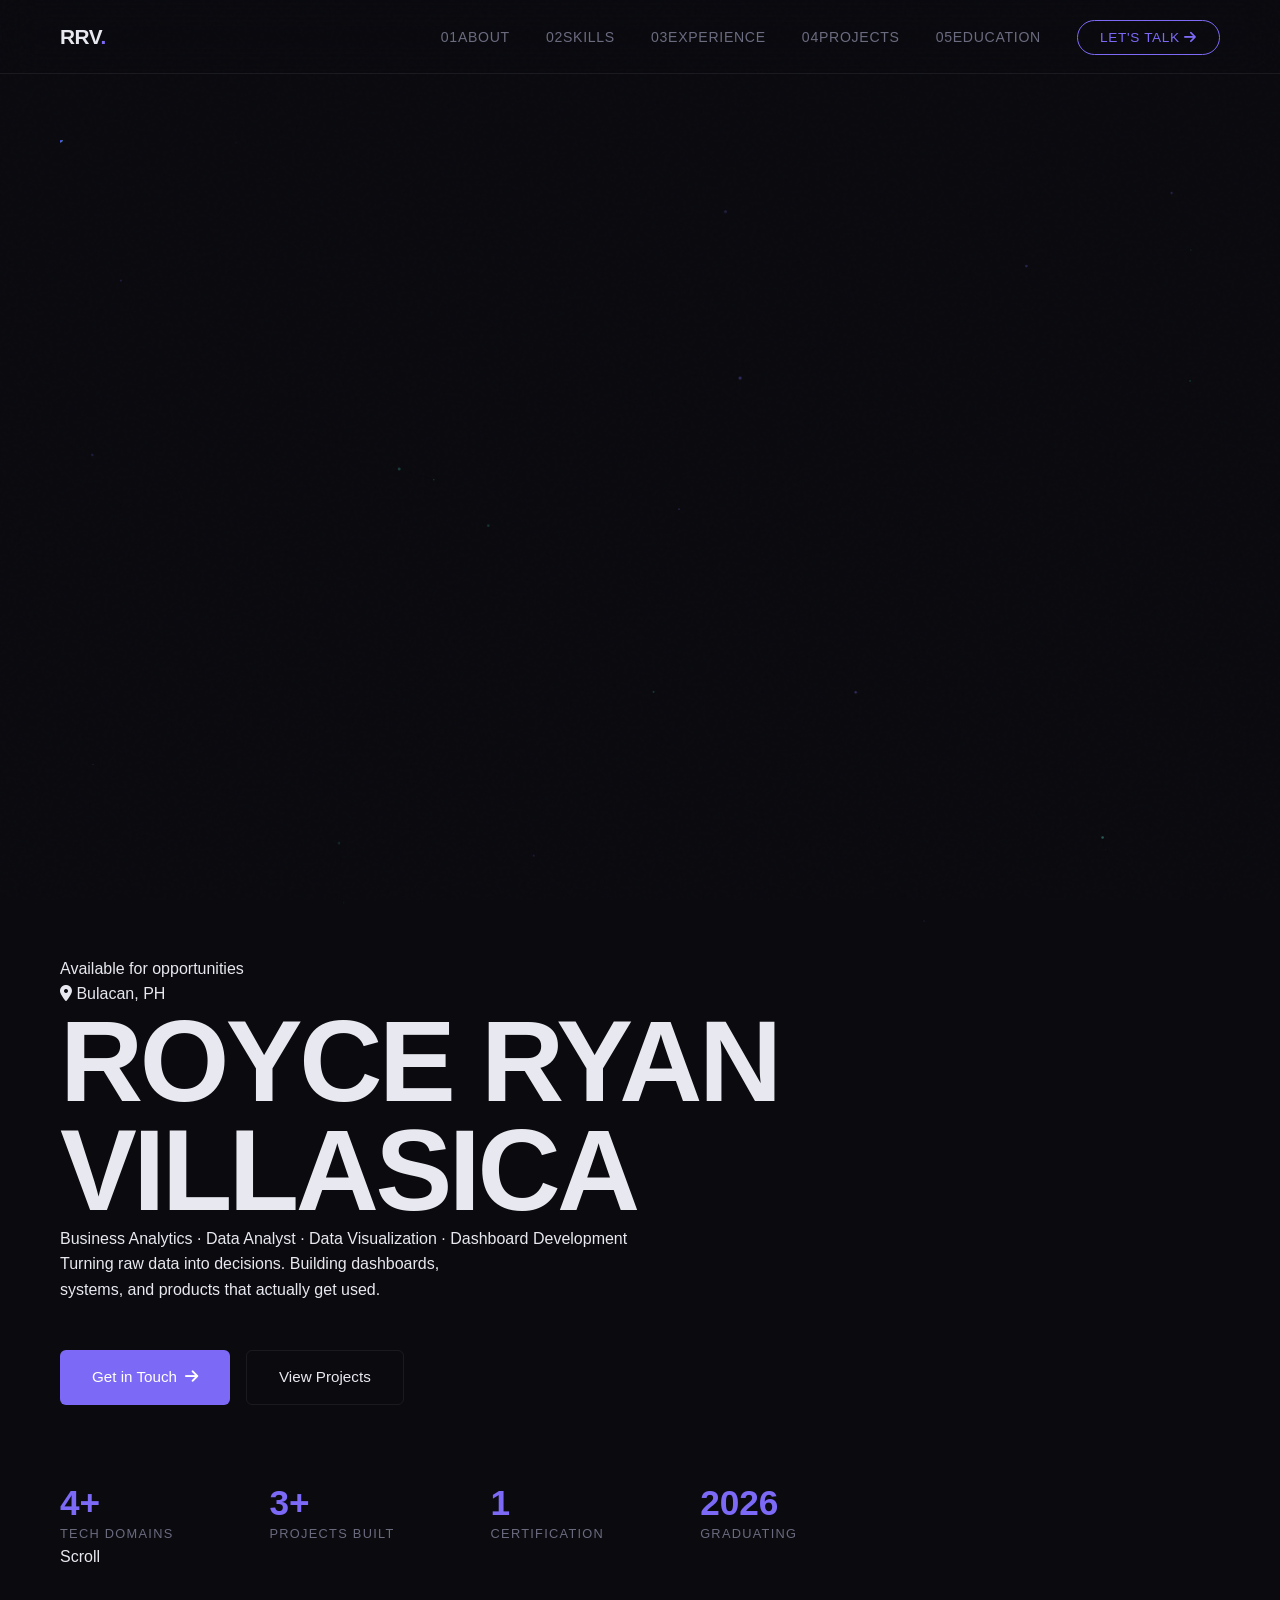
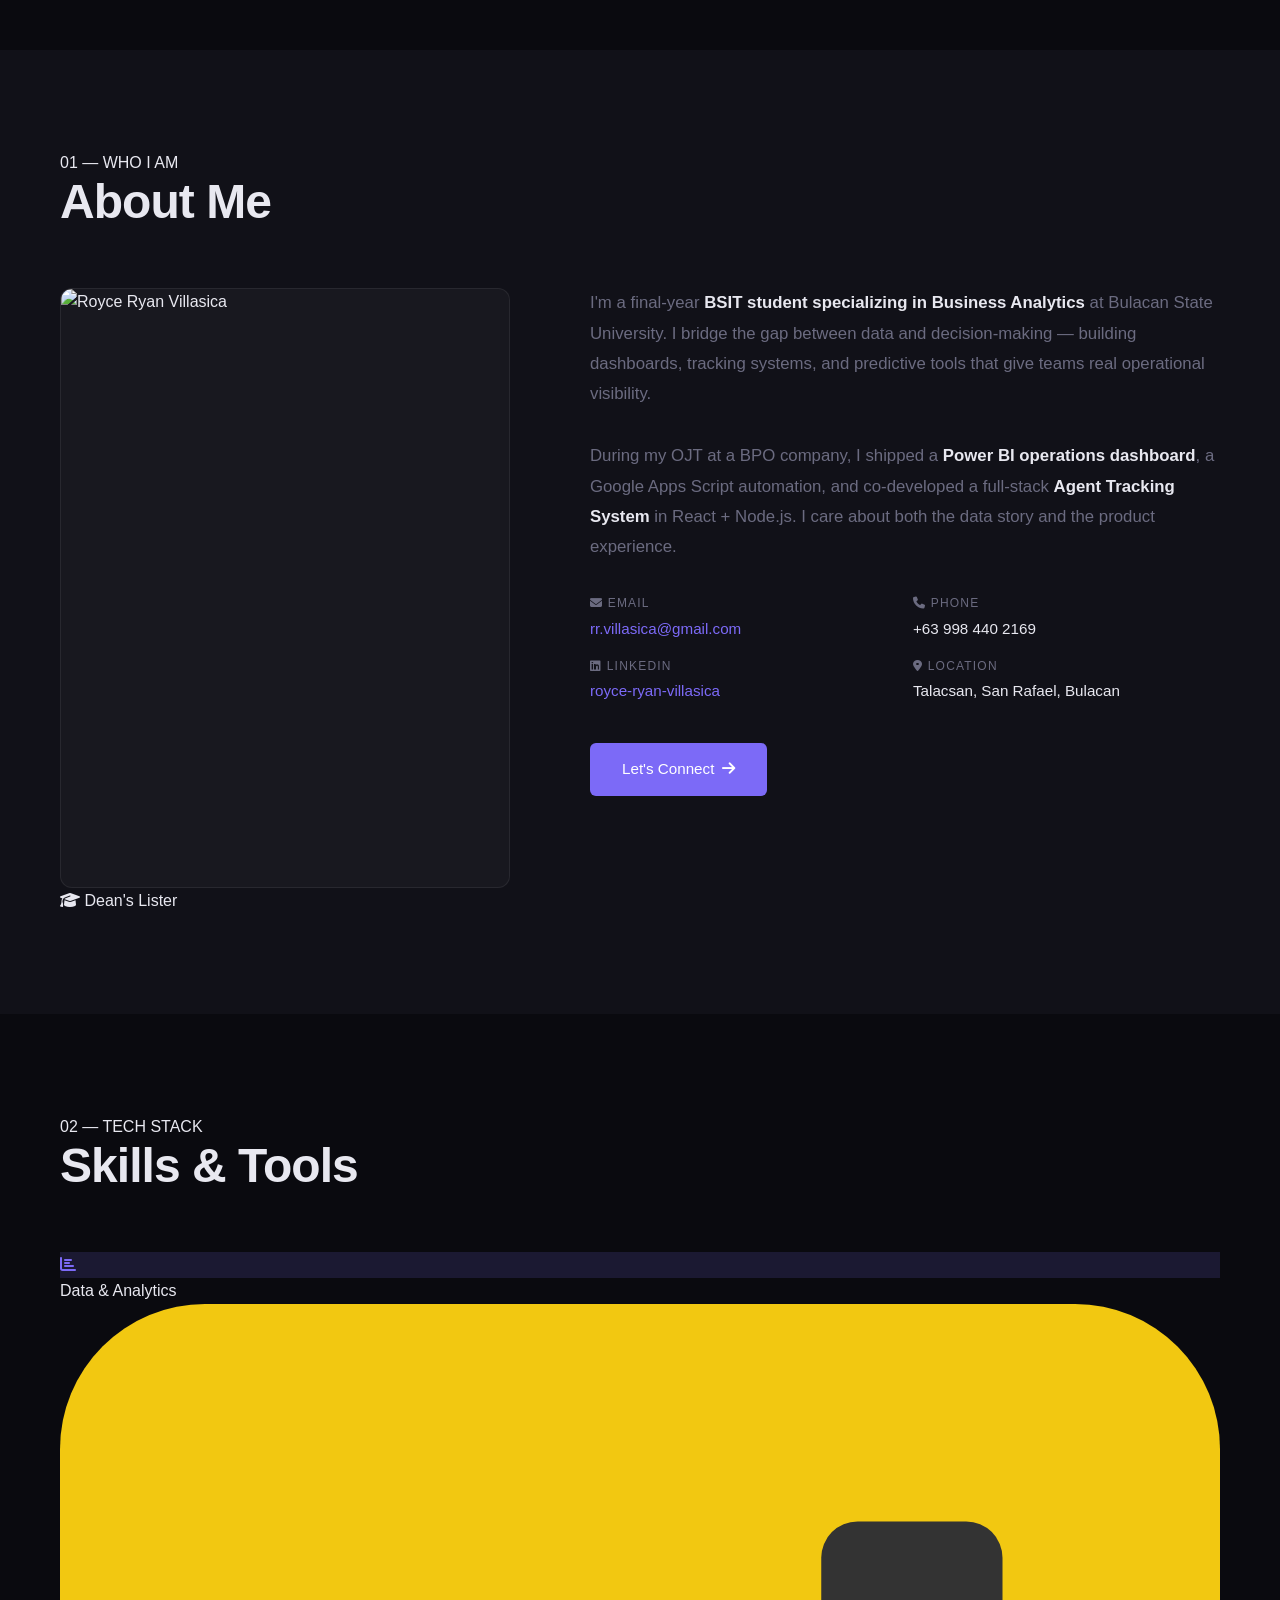
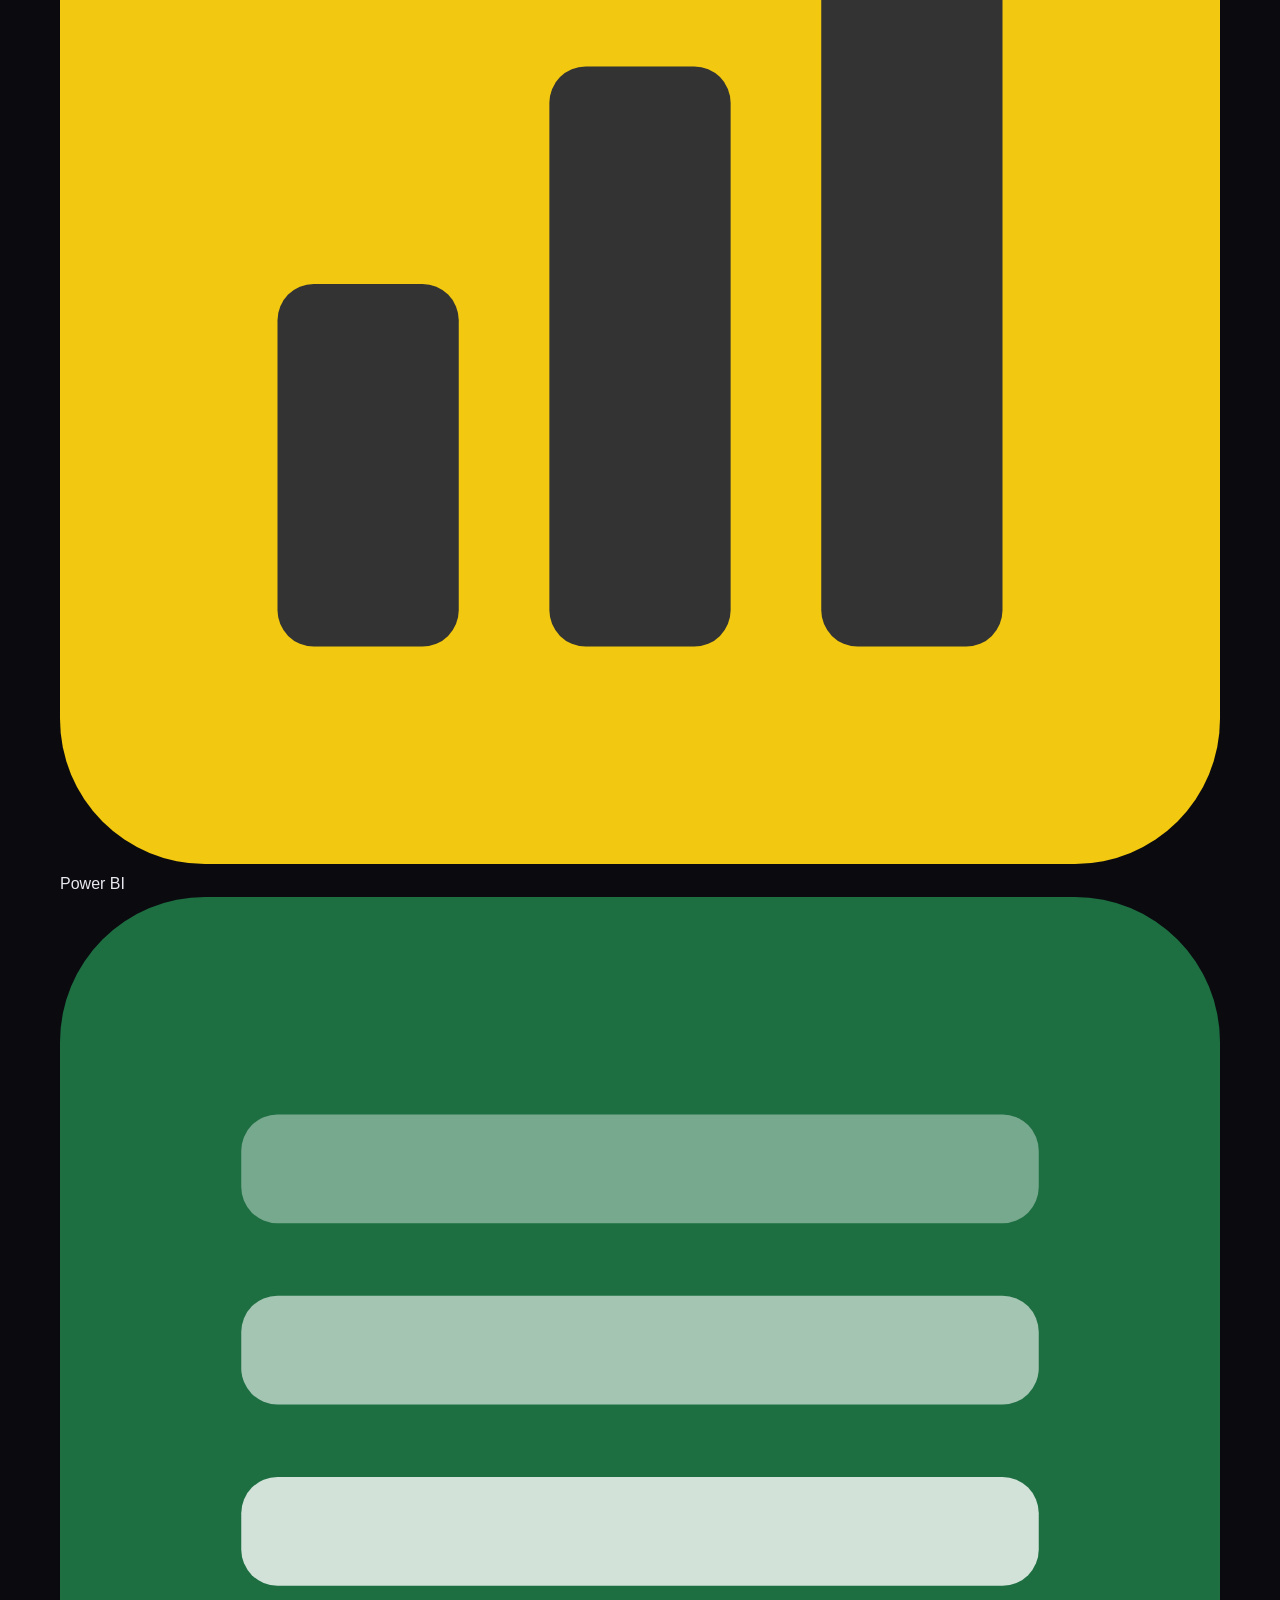
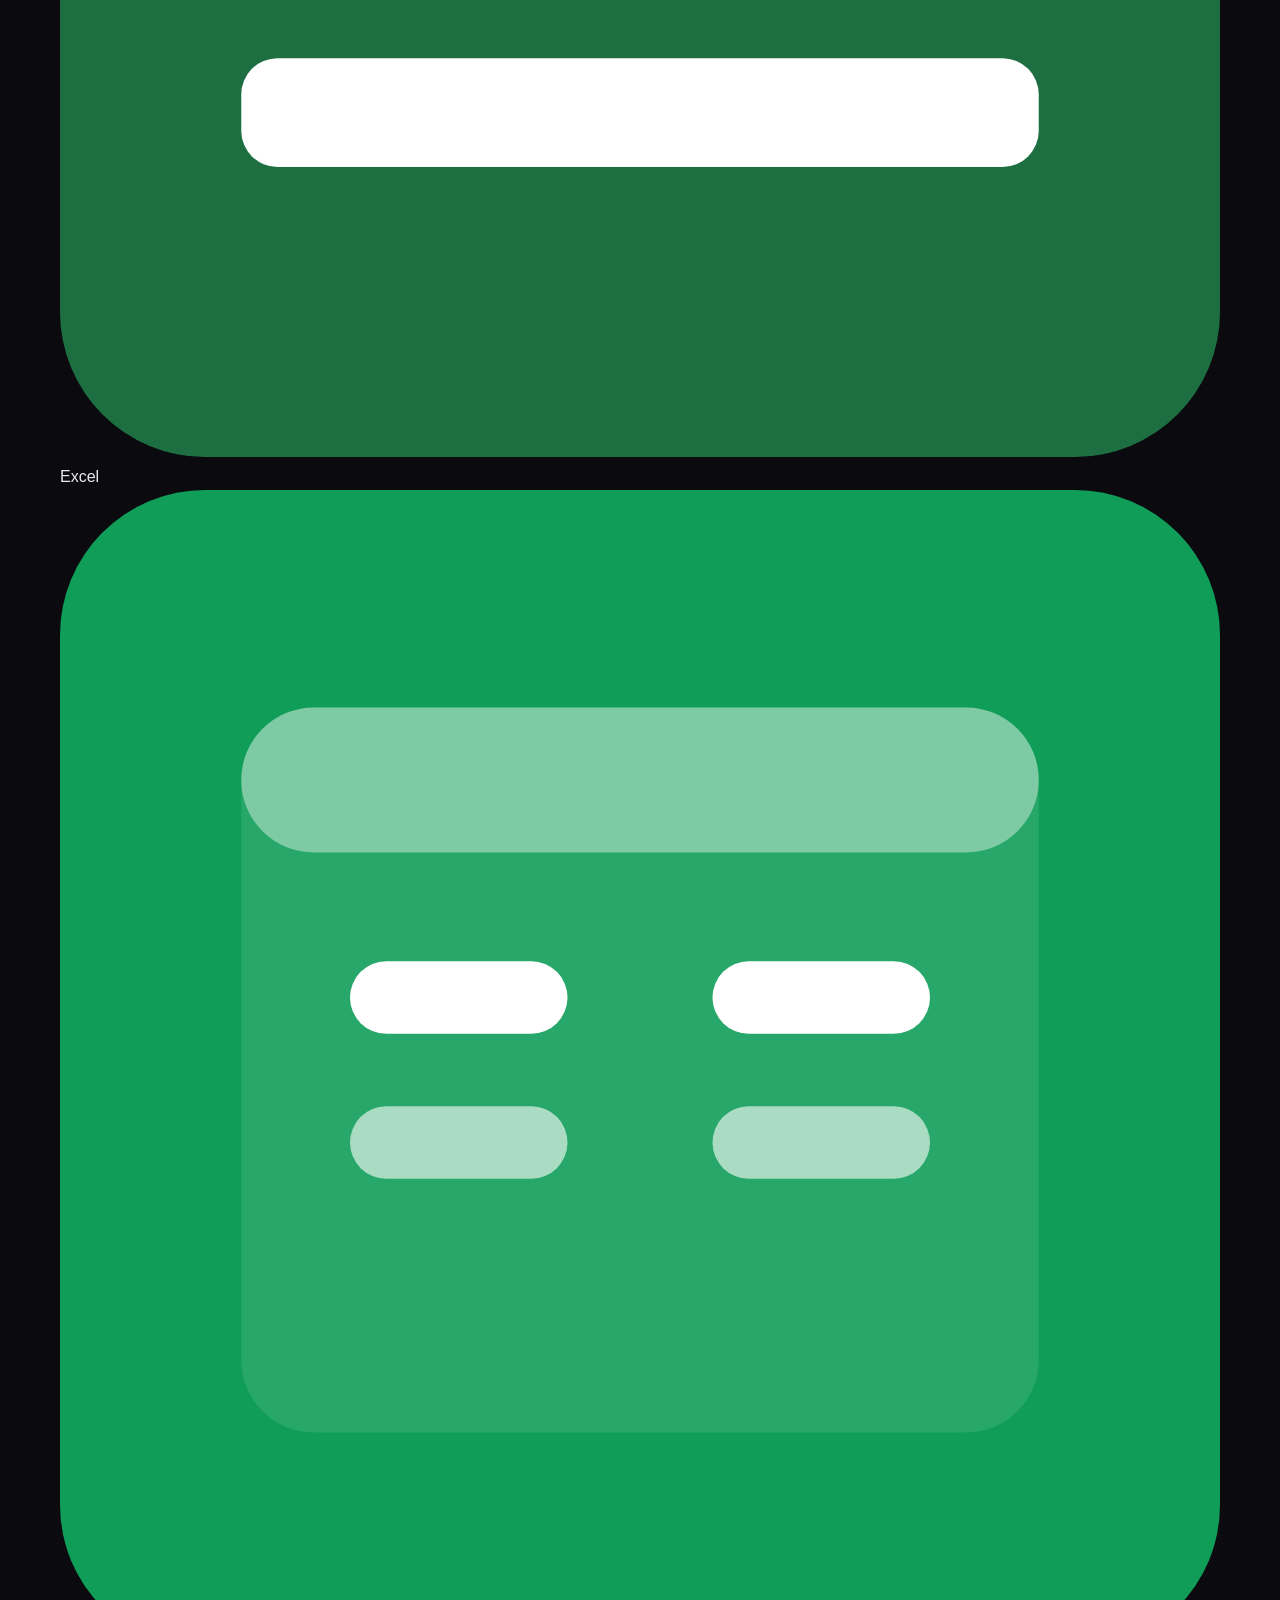
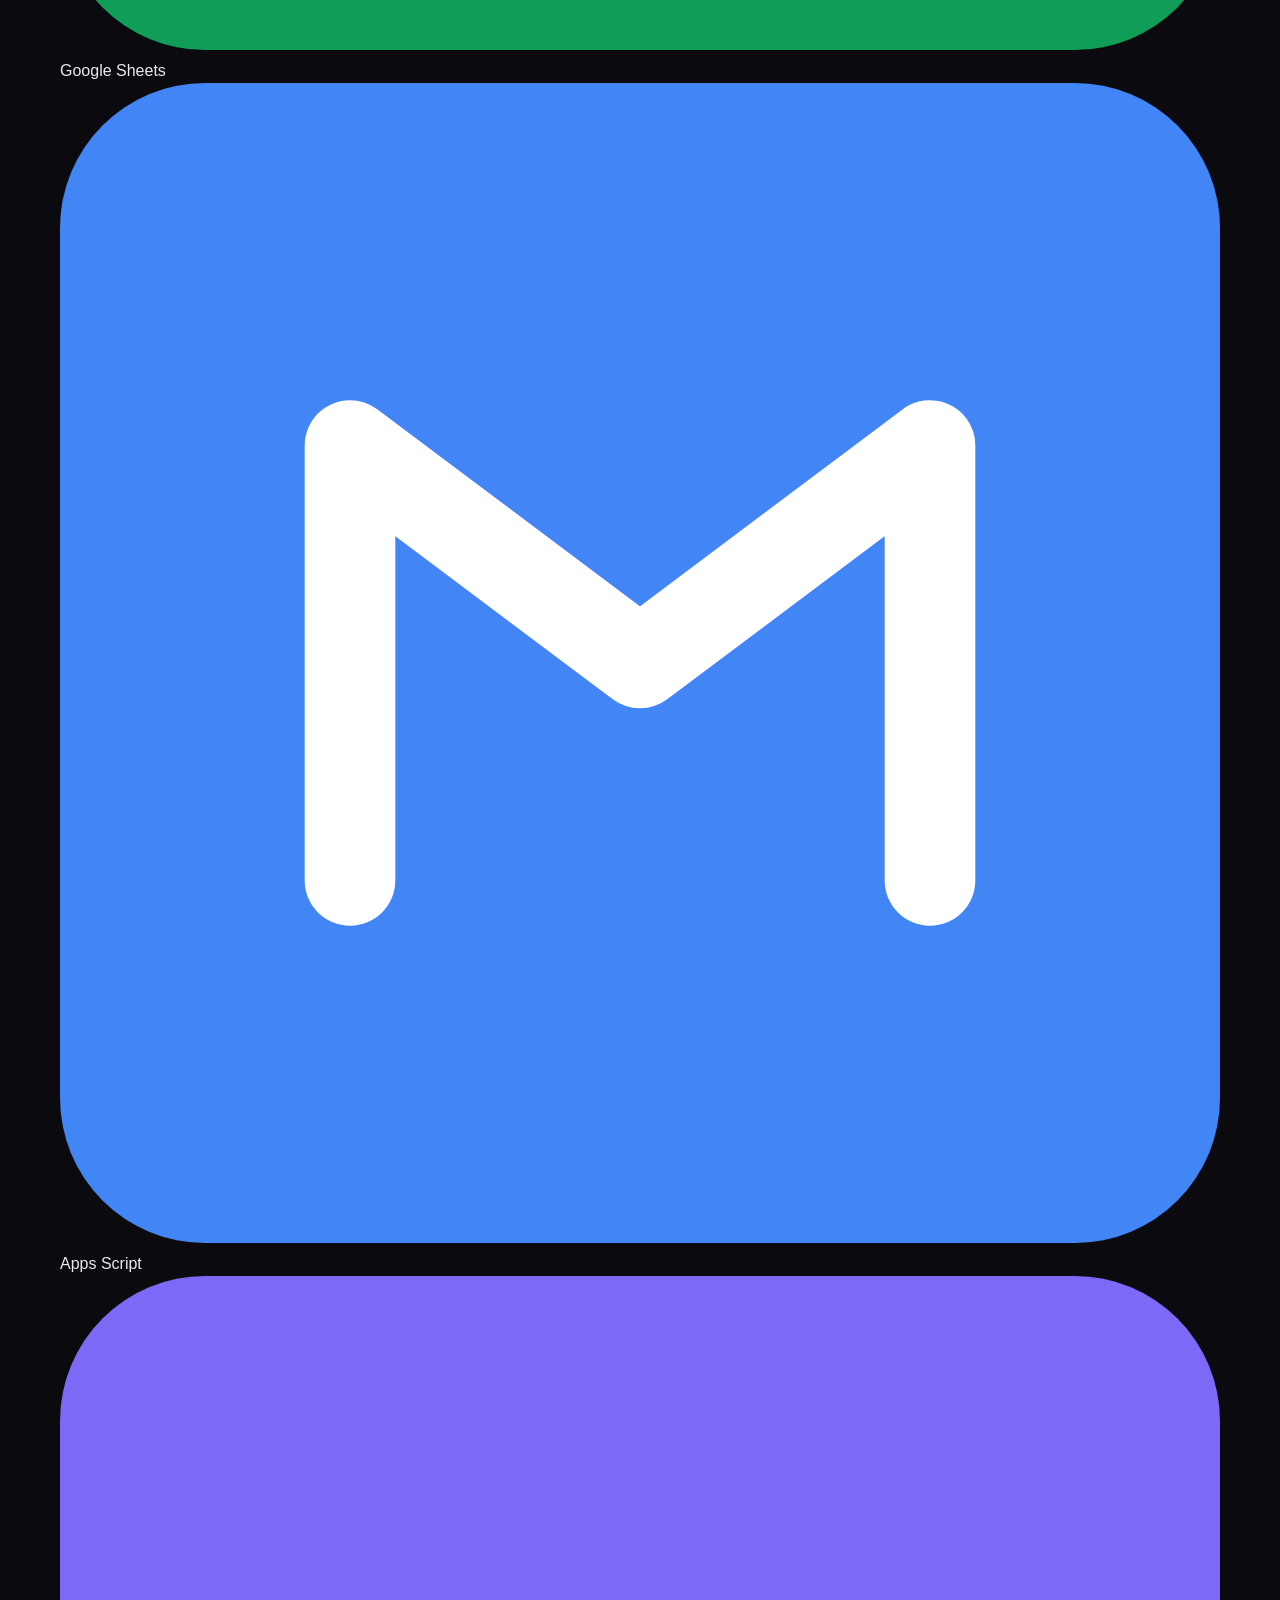
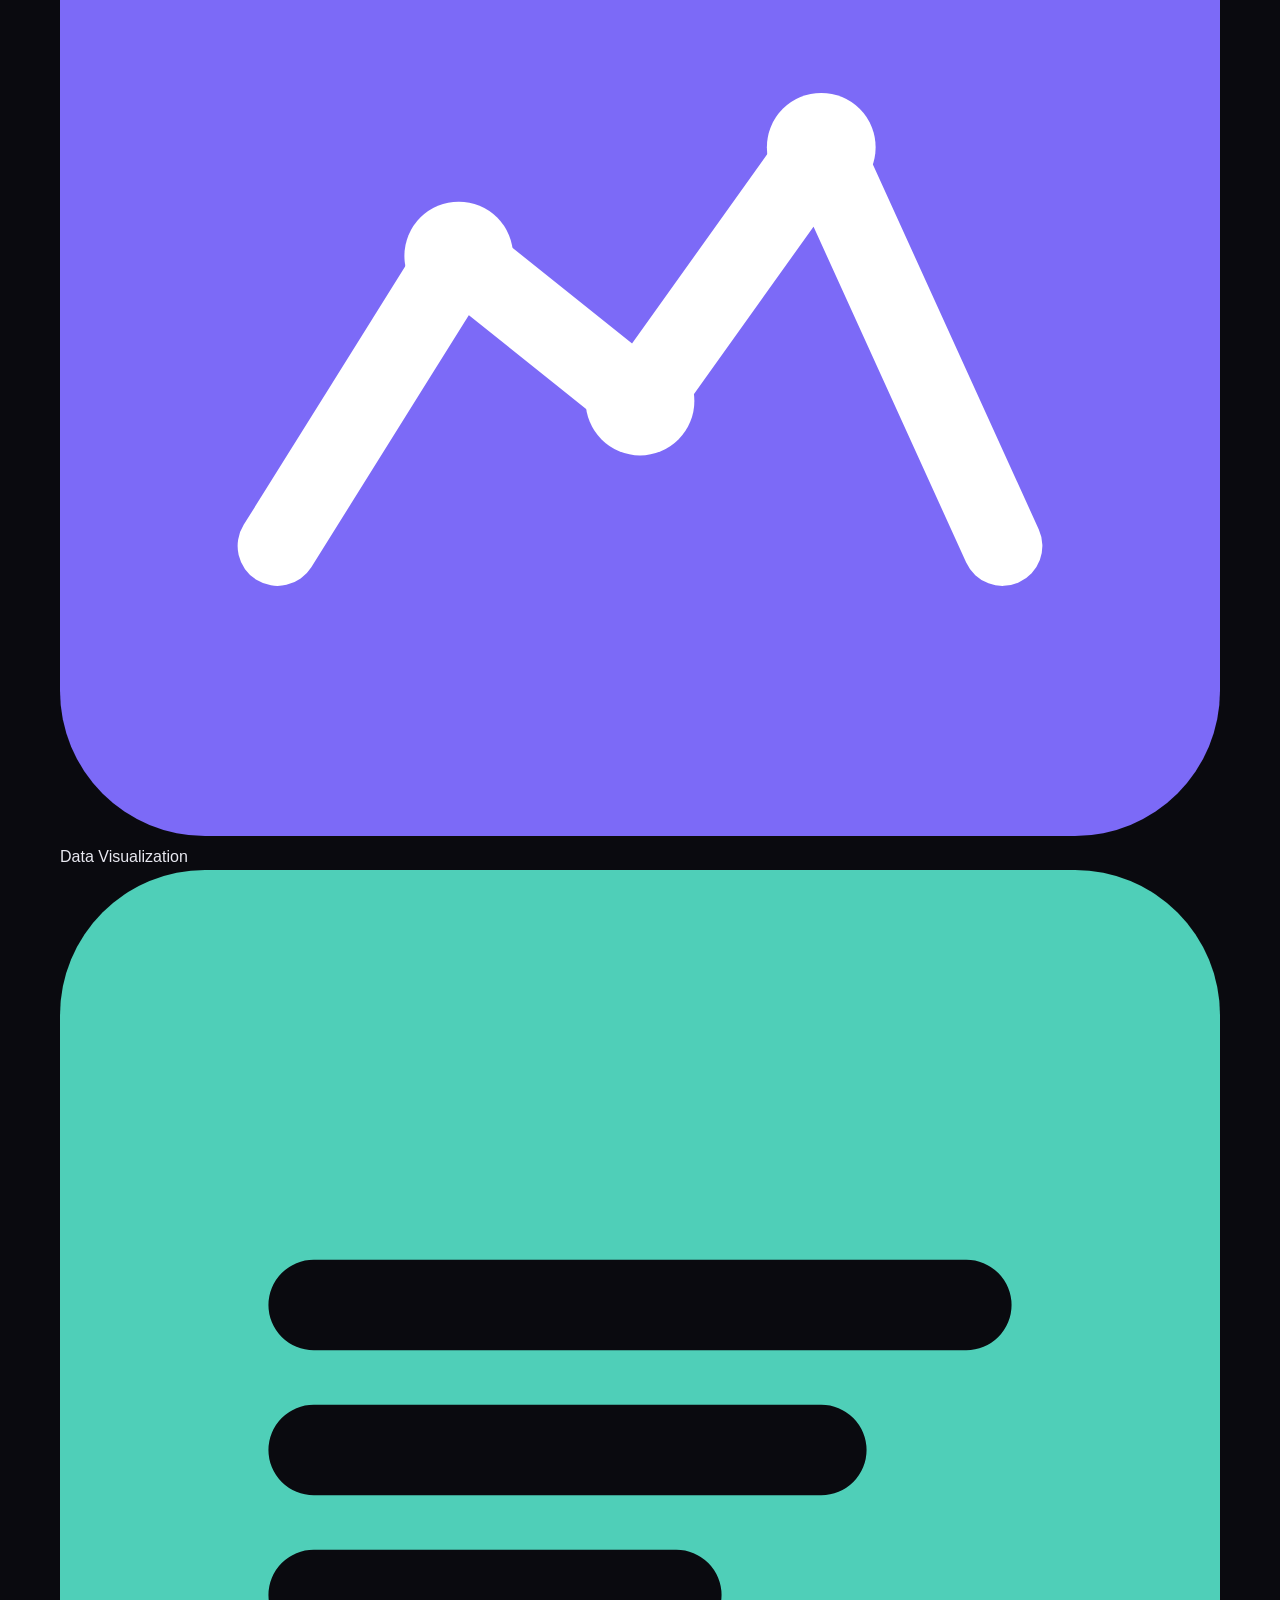
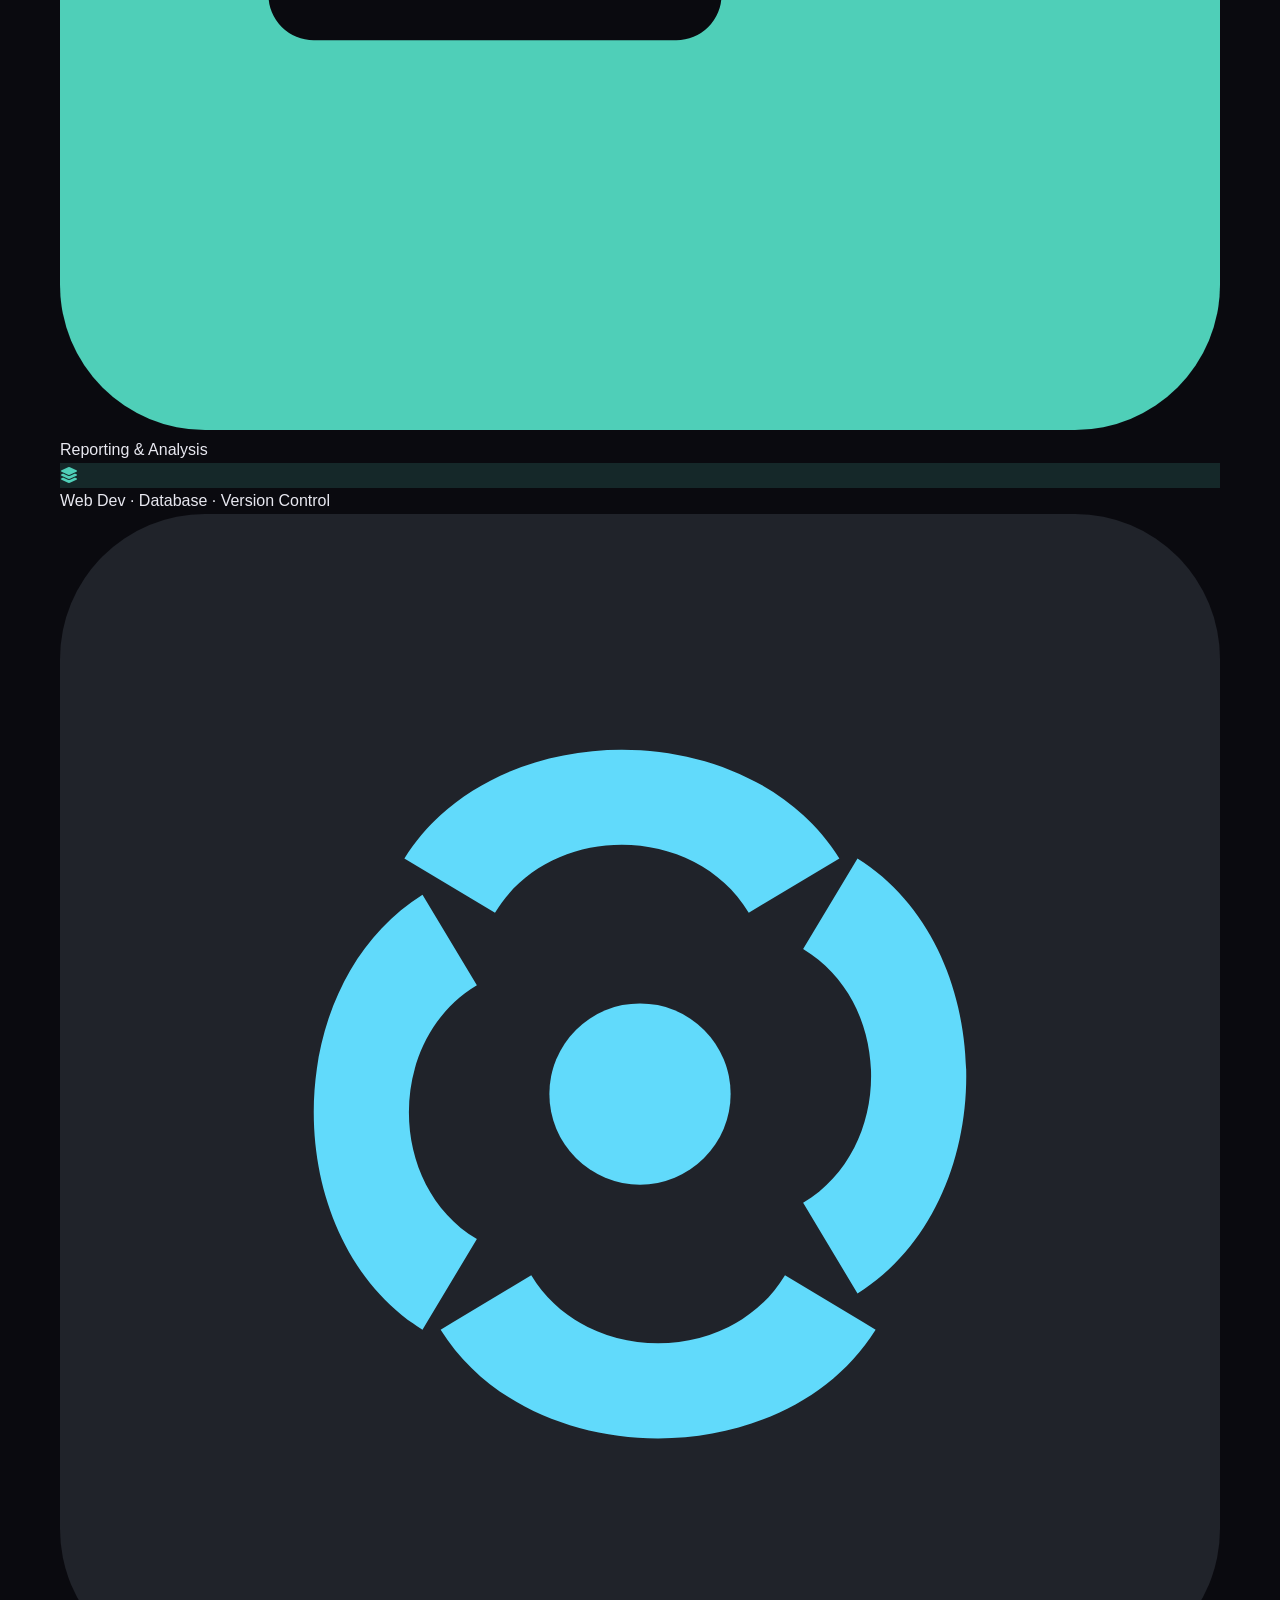
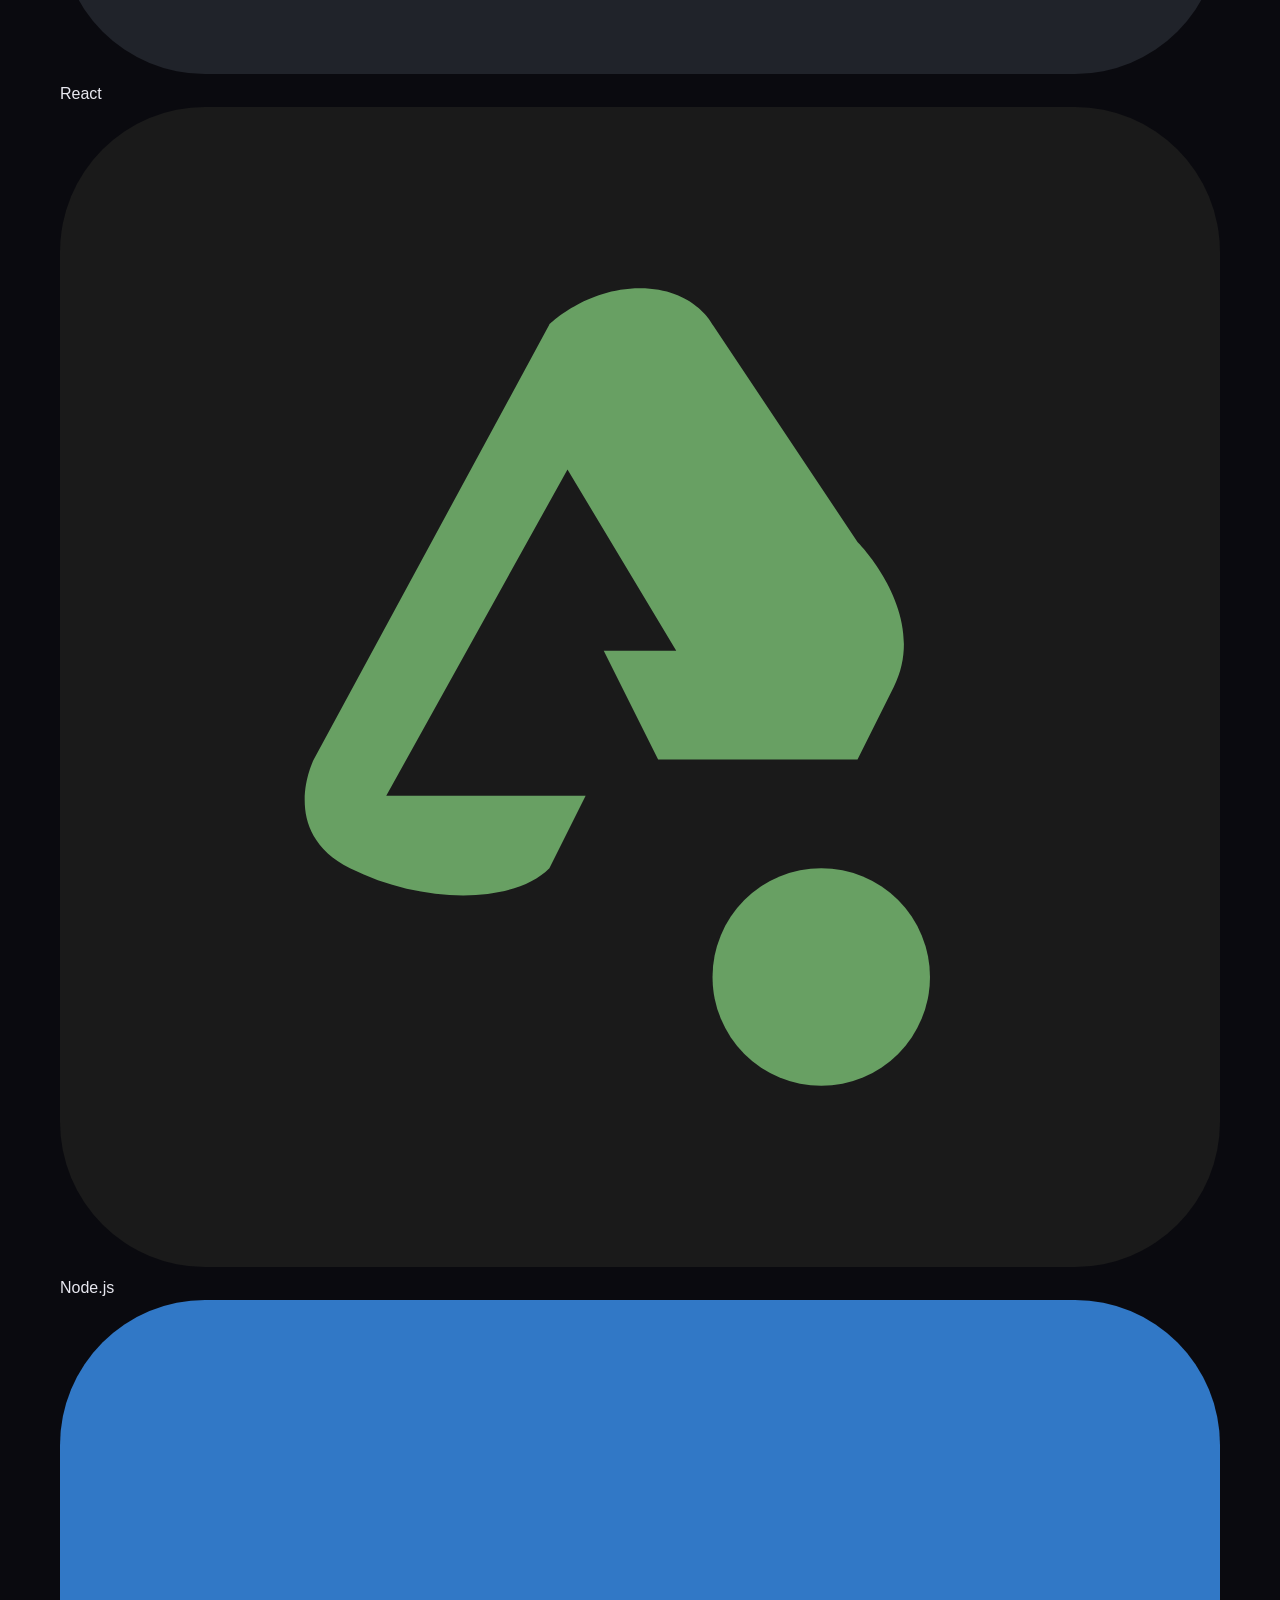
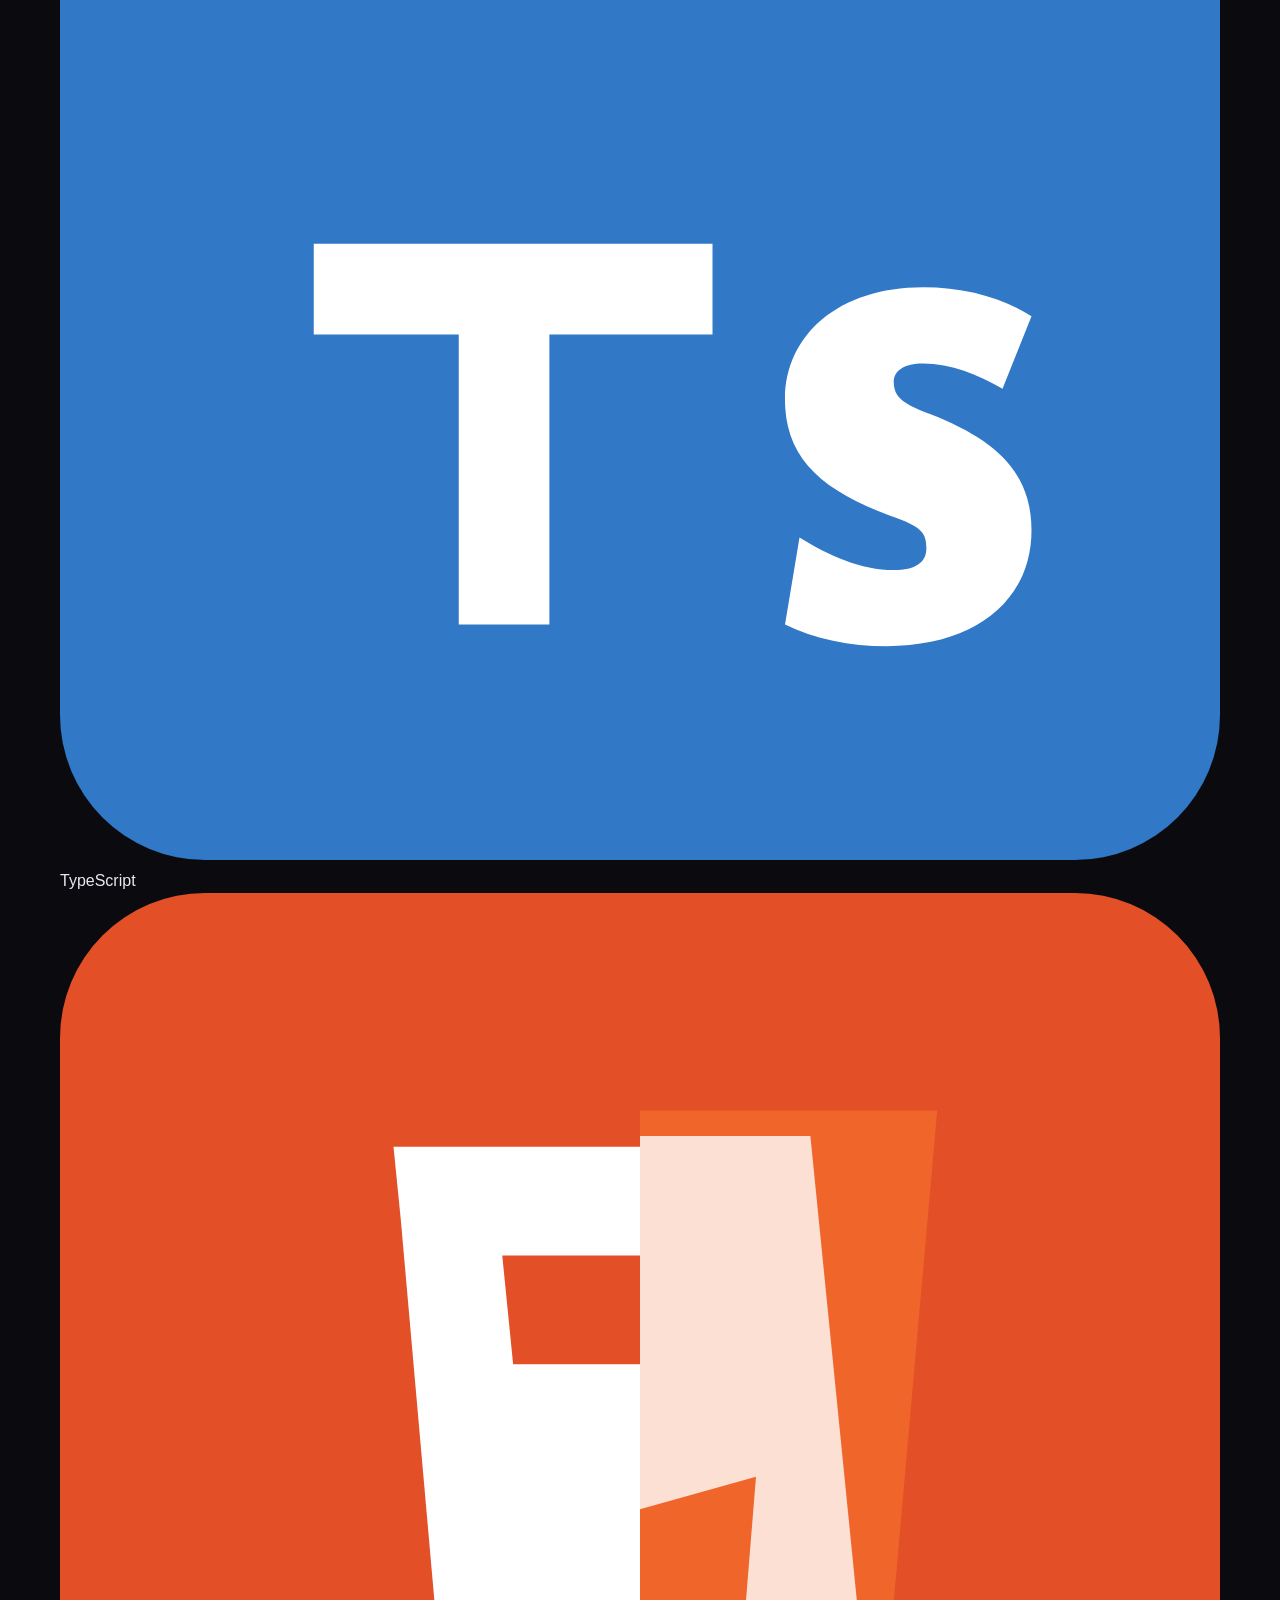
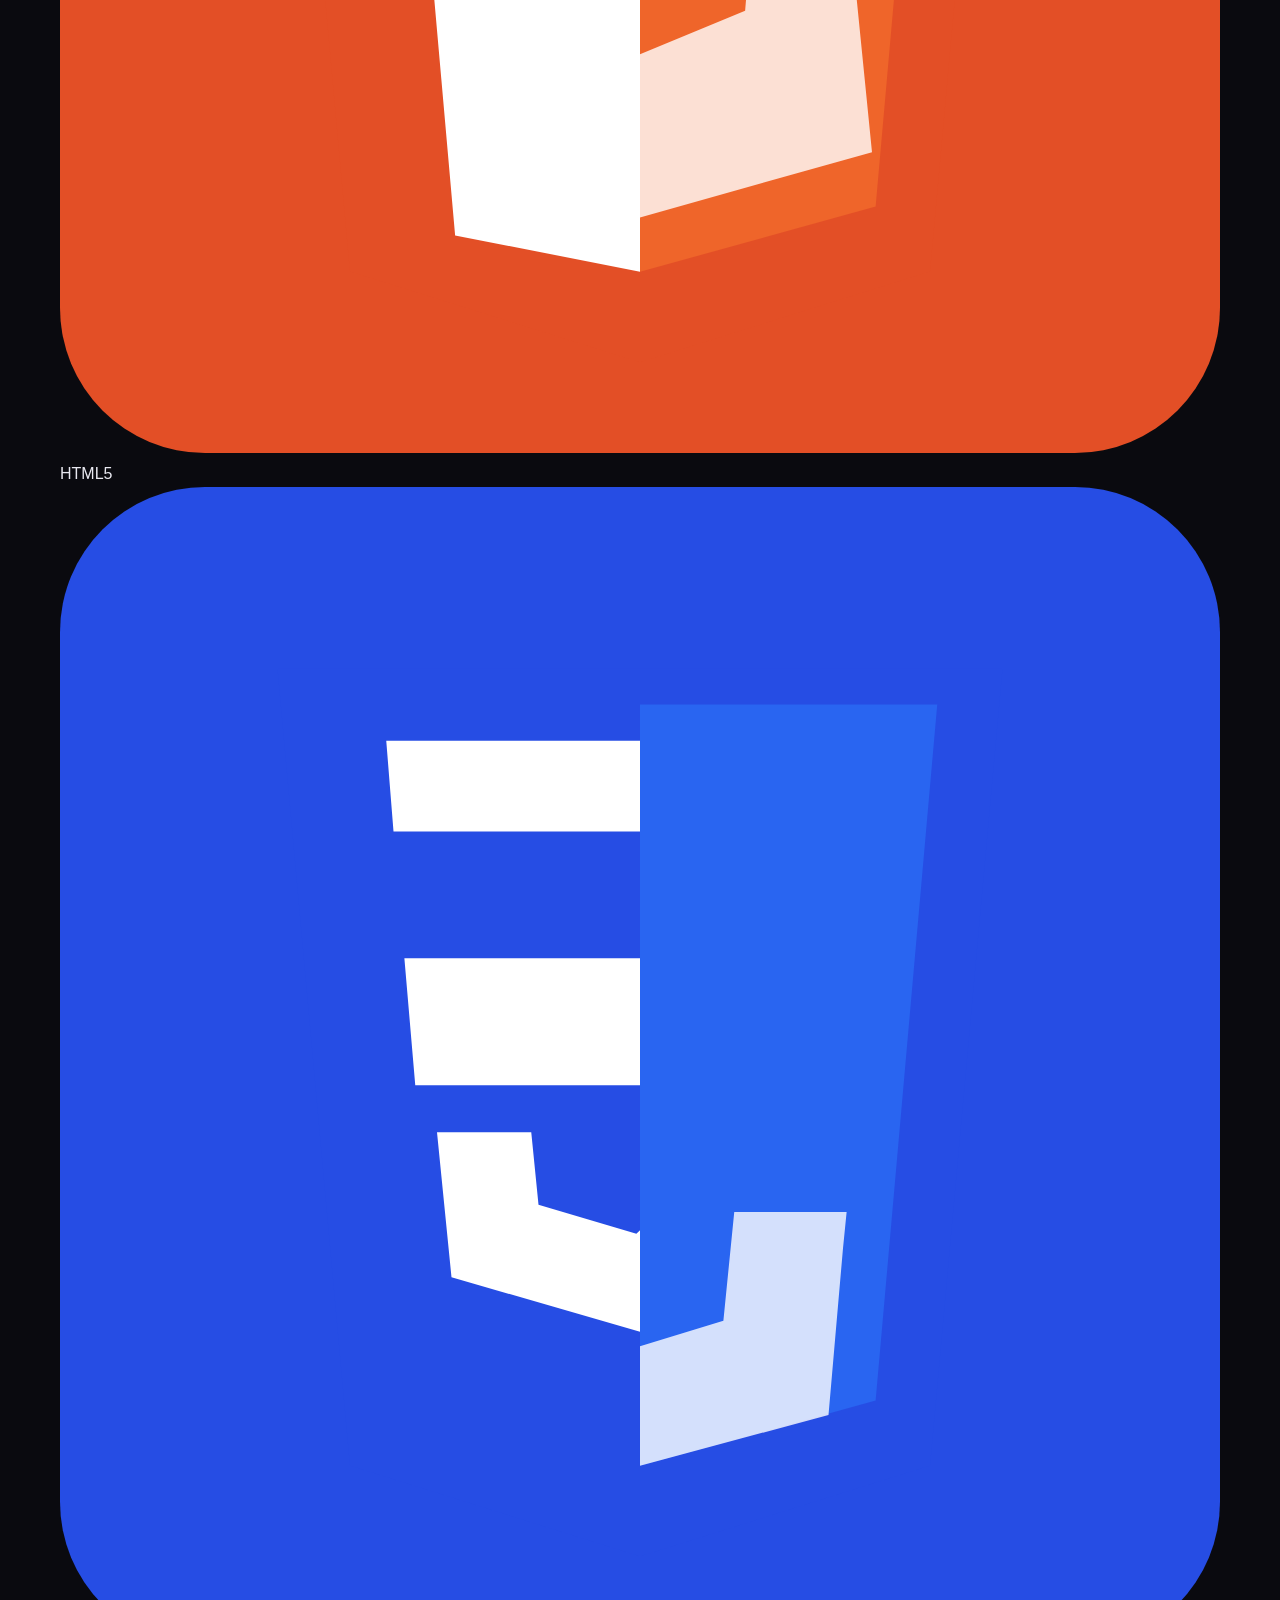
==== commit 1d79c909: "new version" ====
--- a/index.html
+++ b/index.html
@@ -7,91 +7,161 @@
     <link rel="preconnect" href="https://fonts.googleapis.com" />
     <link rel="preconnect" href="https://fonts.gstatic.com" crossorigin />
     <link
-      href="https://fonts.googleapis.com/css2?family=Syne:wght@400;600;700;800&family=DM+Sans:ital,wght@0,300;0,400;0,500;1,300&display=swap"
+      href="https://fonts.googleapis.com/css2?family=Clash+Display:wght@400;500;600;700&family=Cabinet+Grotesk:wght@300;400;500;700;800&display=swap"
+      rel="stylesheet"
+    />
+    <link
+      href="https://fonts.googleapis.com/css2?family=Bebas+Neue&family=Outfit:wght@300;400;500;600;700&family=JetBrains+Mono:wght@400;500&display=swap"
       rel="stylesheet"
     />
     <link
       rel="stylesheet"
       href="https://cdnjs.cloudflare.com/ajax/libs/font-awesome/6.4.0/css/all.min.css"
     />
-    <!-- EmailJS SDK -->
     <script src="https://cdn.jsdelivr.net/npm/@emailjs/browser@4/dist/email.min.js"></script>
-    <link rel="stylesheet" href="style.css">
+    <link rel="stylesheet" href="style.css" />
   </head>
   <body>
+    <!-- ─── CURSOR ─── -->
+    <div id="cursor"></div>
+    <div id="cursor-trail"></div>
+
     <!-- ─── NAV ─── -->
     <nav id="navbar">
-      <div class="nav-logo">Royce<span>.</span></div>
+      <div class="nav-logo">RRV<span class="logo-dot">.</span></div>
       <ul class="nav-links" id="navLinks">
-        <li><a href="#about">About</a></li>
-        <li><a href="#skills">Skills</a></li>
-        <li><a href="#experience">Experience</a></li>
-        <li><a href="#projects">Projects</a></li>
-        <li><a href="#education">Education</a></li>
-        <li><a href="#contact" class="nav-cta">Contact</a></li>
+        <li>
+          <a href="#about"><span class="nav-num">01</span>About</a>
+        </li>
+        <li>
+          <a href="#skills"><span class="nav-num">02</span>Skills</a>
+        </li>
+        <li>
+          <a href="#experience"><span class="nav-num">03</span>Experience</a>
+        </li>
+        <li>
+          <a href="#projects"><span class="nav-num">04</span>Projects</a>
+        </li>
+        <li>
+          <a href="#education"><span class="nav-num">05</span>Education</a>
+        </li>
+        <li>
+          <a href="#contact" class="nav-cta"
+            >Let's Talk <i class="fas fa-arrow-right"></i
+          ></a>
+        </li>
       </ul>
-      <div class="hamburger" id="hamburger" onclick="toggleMenu()">
+      <button
+        class="hamburger"
+        id="hamburger"
+        onclick="toggleMenu()"
+        aria-label="Menu"
+      >
         <span></span><span></span><span></span>
-      </div>
+      </button>
     </nav>
 
     <!-- ─── HERO ─── -->
     <section id="hero">
-      <div class="hero-grid-bg"></div>
-      <div class="hero-glow"></div>
-      <div class="hero-glow2"></div>
-
-      <p class="hero-eyebrow">
-        <i class="fas fa-map-marker-alt"></i> Bulacan, Philippines &nbsp;·&nbsp;
-        Available for opportunities
-      </p>
-      <h1 class="hero-name">
-        Royce Ryan<br />
-        <span class="line2">Villasica</span>
-      </h1>
-      <p class="hero-role">
-        <strong>BSIT — Business Analytics</strong> · Turning raw data into
-        decisions.<br />
-        Building dashboards, systems, and products that actually get used.
-      </p>
-      <div class="hero-actions">
-        <a href="#contact" class="btn-primary"
-          ><i class="fas fa-paper-plane"></i> Get in Touch</a
-        >
-        <a href="#projects" class="btn-ghost"
-          ><i class="fas fa-code"></i> View Projects</a
-        >
-      </div>
+      <canvas id="hero-canvas"></canvas>
+      <div class="hero-noise"></div>
+
+      <div class="hero-content">
+        <div class="hero-top-row">
+          <div class="hero-badge">
+            <span class="badge-dot"></span>
+            <span>Available for opportunities</span>
+          </div>
+          <div class="hero-location">
+            <i class="fas fa-map-marker-alt"></i> Bulacan, PH
+          </div>
+        </div>
+
+        <h1 class="hero-name">
+          <span class="name-line" data-text="ROYCE">ROYCE</span>
+          <span class="name-line name-line-outline" data-text="RYAN">RYAN</span>
+          <span class="name-line" data-text="VILLASICA">VILLASICA</span>
+        </h1>
+
+        <div class="hero-descriptor">
+          <div class="descriptor-track">
+            <span class="descriptor-item">Business Analytics</span>
+            <span class="separator">·</span>
+            <span class="descriptor-item active">Data Analyst</span>
+            <span class="separator">·</span>
+            <span class="descriptor-item">Data Visualization</span>
+            <span class="separator">·</span>
+            <span class="descriptor-item">Dashboard Development</span>
+          </div>
+        </div>
+
+        <p class="hero-sub">
+          Turning raw data into decisions. Building dashboards,<br
+            class="desktop-br"
+          />
+          systems, and products that actually get used.
+        </p>
+
+        <div class="hero-actions">
+          <a href="#contact" class="btn-primary">
+            <span>Get in Touch</span>
+            <div class="btn-arrow"><i class="fas fa-arrow-right"></i></div>
+          </a>
+          <a href="#projects" class="btn-ghost">
+            <span>View Projects</span>
+          </a>
+        </div>
+      </div>
+
       <div class="hero-stats">
-        <div class="stat-item">
-          <div class="stat-num">4+</div>
+        <div class="stat-item" data-count="4">
+          <div class="stat-num">
+            <span class="count">4</span><span class="stat-plus">+</span>
+          </div>
           <div class="stat-label">Tech Domains</div>
         </div>
-        <div class="stat-item">
-          <div class="stat-num">3+</div>
+        <div class="stat-divider"></div>
+        <div class="stat-item" data-count="3">
+          <div class="stat-num">
+            <span class="count">3</span><span class="stat-plus">+</span>
+          </div>
           <div class="stat-label">Projects Built</div>
         </div>
-        <div class="stat-item">
-          <div class="stat-num">1</div>
+        <div class="stat-divider"></div>
+        <div class="stat-item" data-count="1">
+          <div class="stat-num"><span class="count">1</span></div>
           <div class="stat-label">Certification</div>
         </div>
+        <div class="stat-divider"></div>
         <div class="stat-item">
           <div class="stat-num">2026</div>
           <div class="stat-label">Graduating</div>
         </div>
       </div>
+
+      <div class="hero-scroll-hint">
+        <div class="scroll-line"></div>
+        <span>Scroll</span>
+      </div>
     </section>
 
     <!-- ─── ABOUT ─── -->
     <section id="about">
-      <div class="section-label">Who I Am</div>
-      <h2 class="section-title">About Me</h2>
+      <div class="section-header" data-animate>
+        <div class="section-tag">01 — WHO I AM</div>
+        <h2 class="section-title">About Me</h2>
+      </div>
       <div class="about-grid">
         <div class="about-photo-wrap" data-animate>
           <div class="about-photo">
             <img src="profile.jpg" alt="Royce Ryan Villasica" />
-          </div>
-          <div class="about-photo-accent"></div>
+            <div class="photo-overlay"></div>
+          </div>
+          <div class="about-photo-frame"></div>
+          <div class="about-photo-tag">
+            <i class="fas fa-graduation-cap"></i>
+            <span>Dean's Lister</span>
+          </div>
         </div>
         <div class="about-text-wrap" data-animate>
           <p class="about-bio">
@@ -108,26 +178,26 @@
             <strong>Agent Tracking System</strong> in React + Node.js. I care
             about both the data story and the product experience.
           </p>
+
           <div class="about-details">
             <div class="detail-item">
-              <span class="detail-key">Email</span>
+              <span class="detail-key"
+                ><i class="fas fa-envelope"></i> Email</span
+              >
               <span class="detail-val"
-                ><a
-                  href="/cdn-cgi/l/email-protection#6517174b130c090904160c0604250208040c094b060a08"
-                  ><span
-                    class="__cf_email__"
-                    data-cfemail="295b5b075f404545485a404a48694e44484045074a4644"
-                    >[email&#160;protected]</span
-                  ></a
+                ><a href="mailto:rr.villasica@gmail.com"
+                  >rr.villasica@gmail.com</a
                 ></span
               >
             </div>
             <div class="detail-item">
-              <span class="detail-key">Phone</span>
+              <span class="detail-key"><i class="fas fa-phone"></i> Phone</span>
               <span class="detail-val">+63 998 440 2169</span>
             </div>
             <div class="detail-item">
-              <span class="detail-key">LinkedIn</span>
+              <span class="detail-key"
+                ><i class="fab fa-linkedin"></i> LinkedIn</span
+              >
               <span class="detail-val"
                 ><a
                   href="https://linkedin.com/in/royce-ryan-villasica"
@@ -137,175 +207,574 @@
               >
             </div>
             <div class="detail-item">
-              <span class="detail-key">Location</span>
+              <span class="detail-key"
+                ><i class="fas fa-map-marker-alt"></i> Location</span
+              >
               <span class="detail-val">Talacsan, San Rafael, Bulacan</span>
             </div>
           </div>
-          <a href="#contact" class="btn-primary" style="display: inline-flex"
-            ><i class="fas fa-envelope"></i> Let's Connect</a
-          >
+          <a href="#contact" class="btn-primary" style="display: inline-flex">
+            <span>Let's Connect</span>
+            <div class="btn-arrow"><i class="fas fa-arrow-right"></i></div>
+          </a>
         </div>
       </div>
     </section>
 
     <!-- ─── SKILLS ─── -->
     <section id="skills">
-      <div class="section-label">Tech Stack</div>
-      <h2 class="section-title">Skills & Tools</h2>
-      <div class="skills-layout">
-        <div class="skill-category" data-animate>
-          <div class="skill-cat-header">
-            <div class="skill-cat-icon icon-purple">
+      <div class="section-header" data-animate>
+        <div class="section-tag">02 — TECH STACK</div>
+        <h2 class="section-title">Skills &amp; Tools</h2>
+      </div>
+
+      <!-- ROW 1: Data & Analytics -->
+      <div class="ts-section" data-animate>
+        <div class="ts-section-label">
+          <div class="ts-section-pill">
+            <div class="ts-section-icon icon-purple">
               <i class="fas fa-chart-bar"></i>
             </div>
-            <div class="skill-cat-name">Data & Analytics</div>
-          </div>
-          <div class="skill-tags">
-            <span class="skill-tag"
-              ><i class="fas fa-tachometer-alt"></i> Power BI</span
-            >
-            <span class="skill-tag"
-              ><i class="fas fa-file-excel"></i> Excel</span
-            >
-            <span class="skill-tag"
-              ><i class="fab fa-google"></i> Google Sheets</span
-            >
-            <span class="skill-tag"
-              ><i class="fas fa-code"></i> Apps Script</span
-            >
-            <span class="skill-tag"
-              ><i class="fas fa-broom"></i> Data Cleaning</span
-            >
-            <span class="skill-tag"
-              ><i class="fas fa-chart-line"></i> Data Visualization</span
-            >
-            <span class="skill-tag"
-              ><i class="fas fa-file-alt"></i> Reporting & Analysis</span
-            >
-          </div>
-        </div>
-
-        <div class="skill-category" data-animate>
-          <div class="skill-cat-header">
-            <div class="skill-cat-icon icon-teal">
-              <i class="fas fa-code"></i>
-            </div>
-            <div class="skill-cat-name">Web Development</div>
-          </div>
-          <div class="skill-tags">
-            <span class="skill-tag"><i class="fab fa-react"></i> React</span>
-            <span class="skill-tag"
-              ><i class="fab fa-node-js"></i> Node.js</span
-            >
-            <span class="skill-tag"
-              ><i class="fas fa-shield-alt"></i> TypeScript</span
-            >
-            <span class="skill-tag"><i class="fab fa-html5"></i> HTML</span>
-            <span class="skill-tag"><i class="fab fa-css3-alt"></i> CSS</span>
-            <span class="skill-tag"><i class="fab fa-php"></i> PHP</span>
-          </div>
-        </div>
-
-        <div class="skill-category" data-animate>
-          <div class="skill-cat-header">
-            <div class="skill-cat-icon icon-orange">
-              <i class="fas fa-database"></i>
-            </div>
-            <div class="skill-cat-name">Database</div>
-          </div>
-          <div class="skill-tags">
-            <span class="skill-tag"><i class="fas fa-database"></i> MySQL</span>
-            <span class="skill-tag"
-              ><i class="fas fa-tools"></i> MySQL Workbench</span
-            >
-          </div>
-        </div>
-
-        <div class="skill-category" data-animate>
-          <div class="skill-cat-header">
-            <div class="skill-cat-icon icon-pink">
+            <span>Data &amp; Analytics</span>
+          </div>
+        </div>
+        <div class="ts-logo-grid">
+          <div class="ts-logo-card">
+            <div class="ts-logo-wrap">
+              <svg
+                viewBox="0 0 32 32"
+                fill="none"
+                xmlns="http://www.w3.org/2000/svg"
+              >
+                <rect width="32" height="32" rx="4" fill="#F2C811" />
+                <rect x="6" y="16" width="5" height="10" rx="1" fill="#333" />
+                <rect
+                  x="13.5"
+                  y="10"
+                  width="5"
+                  height="16"
+                  rx="1"
+                  fill="#333"
+                />
+                <rect x="21" y="6" width="5" height="20" rx="1" fill="#333" />
+              </svg>
+            </div>
+            <span>Power BI</span>
+          </div>
+          <div class="ts-logo-card">
+            <div class="ts-logo-wrap">
+              <svg
+                viewBox="0 0 32 32"
+                fill="none"
+                xmlns="http://www.w3.org/2000/svg"
+              >
+                <rect width="32" height="32" rx="4" fill="#1D6F42" />
+                <rect
+                  x="5"
+                  y="6"
+                  width="22"
+                  height="3"
+                  rx="1"
+                  fill="#fff"
+                  opacity="0.4"
+                />
+                <rect
+                  x="5"
+                  y="11"
+                  width="22"
+                  height="3"
+                  rx="1"
+                  fill="#fff"
+                  opacity="0.6"
+                />
+                <rect
+                  x="5"
+                  y="16"
+                  width="22"
+                  height="3"
+                  rx="1"
+                  fill="#fff"
+                  opacity="0.8"
+                />
+                <rect x="5" y="21" width="22" height="3" rx="1" fill="#fff" />
+              </svg>
+            </div>
+            <span>Excel</span>
+          </div>
+          <div class="ts-logo-card">
+            <div class="ts-logo-wrap">
+              <svg
+                viewBox="0 0 32 32"
+                fill="none"
+                xmlns="http://www.w3.org/2000/svg"
+              >
+                <rect width="32" height="32" rx="4" fill="#0F9D58" />
+                <rect
+                  x="5"
+                  y="6"
+                  width="22"
+                  height="20"
+                  rx="2"
+                  fill="#fff"
+                  opacity="0.1"
+                />
+                <rect
+                  x="5"
+                  y="6"
+                  width="22"
+                  height="4"
+                  rx="2"
+                  fill="#fff"
+                  opacity="0.4"
+                />
+                <rect x="8" y="13" width="6" height="2" rx="1" fill="#fff" />
+                <rect x="18" y="13" width="6" height="2" rx="1" fill="#fff" />
+                <rect
+                  x="8"
+                  y="17"
+                  width="6"
+                  height="2"
+                  rx="1"
+                  fill="#fff"
+                  opacity="0.6"
+                />
+                <rect
+                  x="18"
+                  y="17"
+                  width="6"
+                  height="2"
+                  rx="1"
+                  fill="#fff"
+                  opacity="0.6"
+                />
+              </svg>
+            </div>
+            <span>Google Sheets</span>
+          </div>
+          <div class="ts-logo-card">
+            <div class="ts-logo-wrap">
+              <svg
+                viewBox="0 0 32 32"
+                fill="none"
+                xmlns="http://www.w3.org/2000/svg"
+              >
+                <rect width="32" height="32" rx="4" fill="#4285F4" />
+                <path
+                  d="M8 22V10l8 6 8-6v12"
+                  stroke="#fff"
+                  stroke-width="2.5"
+                  stroke-linecap="round"
+                  stroke-linejoin="round"
+                />
+              </svg>
+            </div>
+            <span>Apps Script</span>
+          </div>
+          <div class="ts-logo-card">
+            <div class="ts-logo-wrap">
+              <svg
+                viewBox="0 0 32 32"
+                fill="none"
+                xmlns="http://www.w3.org/2000/svg"
+              >
+                <rect width="32" height="32" rx="4" fill="#7c6af7" />
+                <path
+                  d="M6 24l5-8 5 4 5-7 5 11"
+                  stroke="#fff"
+                  stroke-width="2.2"
+                  stroke-linecap="round"
+                  stroke-linejoin="round"
+                />
+                <circle cx="11" cy="16" r="1.5" fill="#fff" />
+                <circle cx="16" cy="20" r="1.5" fill="#fff" />
+                <circle cx="21" cy="13" r="1.5" fill="#fff" />
+              </svg>
+            </div>
+            <span>Data Visualization</span>
+          </div>
+          <div class="ts-logo-card">
+            <div class="ts-logo-wrap">
+              <svg
+                viewBox="0 0 32 32"
+                fill="none"
+                xmlns="http://www.w3.org/2000/svg"
+              >
+                <rect width="32" height="32" rx="4" fill="#4fcfb8" />
+                <path
+                  d="M7 12h18M7 16h14M7 20h10"
+                  stroke="#0a0a0f"
+                  stroke-width="2.5"
+                  stroke-linecap="round"
+                />
+              </svg>
+            </div>
+            <span>Reporting &amp; Analysis</span>
+          </div>
+        </div>
+      </div>
+
+      <!-- ROW 2: Web Dev + DB + VC -->
+      <div class="ts-section" data-animate>
+        <div class="ts-section-label">
+          <div class="ts-section-pill">
+            <div class="ts-section-icon icon-teal">
+              <i class="fas fa-layer-group"></i>
+            </div>
+            <span>Web Dev · Database · Version Control</span>
+          </div>
+        </div>
+        <div class="ts-logo-grid">
+          <div class="ts-logo-card">
+            <div class="ts-logo-wrap">
+              <svg
+                viewBox="0 0 32 32"
+                fill="none"
+                xmlns="http://www.w3.org/2000/svg"
+              >
+                <rect width="32" height="32" rx="4" fill="#20232a" />
+                <path
+                  d="M10 22.5c-4-2.5-4-9.5 0-12l1.5 2.5c-2.5 1.5-2.5 5.5 0 7L10 22.5z"
+                  fill="#61DAFB"
+                />
+                <path
+                  d="M22 9.5c4 2.5 4 9.5 0 12l-1.5-2.5c2.5-1.5 2.5-5.5 0-7L22 9.5z"
+                  fill="#61DAFB"
+                />
+                <path
+                  d="M9.5 9.5c2.5-4 9.5-4 12 0l-2.5 1.5c-1.5-2.5-5.5-2.5-7 0L9.5 9.5z"
+                  fill="#61DAFB"
+                />
+                <path
+                  d="M22.5 22.5c-2.5 4-9.5 4-12 0l2.5-1.5c1.5 2.5 5.5 2.5 7 0l2.5 1.5z"
+                  fill="#61DAFB"
+                />
+                <circle cx="16" cy="16" r="2.5" fill="#61DAFB" />
+              </svg>
+            </div>
+            <span>React</span>
+          </div>
+          <div class="ts-logo-card">
+            <div class="ts-logo-wrap">
+              <svg
+                viewBox="0 0 32 32"
+                fill="none"
+                xmlns="http://www.w3.org/2000/svg"
+              >
+                <rect width="32" height="32" rx="4" fill="#1a1a1a" />
+                <path
+                  d="M16 5c-1.5 0-2.5 1-2.5 1L7 18c0 0-1 2 1 3s4.5 1 5.5 0l1-2H9l5-9 3 5h-2l1.5 3H22l1-2c1-2-1-4-1-4L18 6S17.5 5 16 5z"
+                  fill="#68A063"
+                />
+                <circle cx="21" cy="24" r="3" fill="#68A063" />
+              </svg>
+            </div>
+            <span>Node.js</span>
+          </div>
+          <div class="ts-logo-card">
+            <div class="ts-logo-wrap">
+              <svg
+                viewBox="0 0 32 32"
+                fill="none"
+                xmlns="http://www.w3.org/2000/svg"
+              >
+                <rect width="32" height="32" rx="4" fill="#3178C6" />
+                <path d="M7 17.5h4v8h2.5v-8H18V15H7v2.5z" fill="#fff" />
+                <path
+                  d="M20 25.5c.8.4 1.8.6 2.8.6 2.5 0 4-1.3 4-3.2 0-1.6-1-2.5-2.8-3.2-.8-.3-1-.5-1-.9 0-.3.3-.5.8-.5.8 0 1.5.3 2.2.7l.8-2c-.8-.5-1.8-.8-3-.8-2.3 0-3.8 1.3-3.8 3.1 0 1.6 1 2.5 2.9 3.2.9.3 1 .5 1 .9s-.3.6-.9.6c-.9 0-1.8-.4-2.6-.9l-.4 2.4z"
+                  fill="#fff"
+                />
+              </svg>
+            </div>
+            <span>TypeScript</span>
+          </div>
+          <div class="ts-logo-card">
+            <div class="ts-logo-wrap">
+              <svg
+                viewBox="0 0 32 32"
+                fill="none"
+                xmlns="http://www.w3.org/2000/svg"
+              >
+                <rect width="32" height="32" rx="4" fill="#E34F26" />
+                <path d="M6 5l2 22 8 2.5 8-2.5 2-22H6z" fill="#E34F26" />
+                <path d="M16 27l6.5-1.8 1.7-19.2H16v21z" fill="#EF652A" />
+                <path
+                  d="M16 13h-3.5l-.3-3H16V7H9.2l.2 2 1.5 17L16 27V13z"
+                  fill="#fff"
+                />
+                <path
+                  d="M16 13v4l3.2-.9-.3 3.7L16 21v4.5l6.4-1.8-1.7-17H16v4z"
+                  fill="#fff"
+                  opacity=".8"
+                />
+              </svg>
+            </div>
+            <span>HTML5</span>
+          </div>
+          <div class="ts-logo-card">
+            <div class="ts-logo-wrap">
+              <svg
+                viewBox="0 0 32 32"
+                fill="none"
+                xmlns="http://www.w3.org/2000/svg"
+              >
+                <rect width="32" height="32" rx="4" fill="#264DE4" />
+                <path d="M6 5l2 22 8 2.5 8-2.5 2-22H6z" fill="#264DE4" />
+                <path d="M16 27l6.5-1.8 1.7-19.2H16v21z" fill="#2965F1" />
+                <path
+                  d="M16 13H9.5l.3 3.5H16V13zm0-6H9l.2 2.5H16V7zm0 13.5l-.1.1-2.7-.8-.2-2H10.4l.4 4 5.2 1.5V20.5z"
+                  fill="#fff"
+                />
+                <path
+                  d="M16 16.5v3.5h2.6l-.3 3-2.3.7V27l5.2-1.4.4-4.6.1-1H16z"
+                  fill="#fff"
+                  opacity=".8"
+                />
+              </svg>
+            </div>
+            <span>CSS3</span>
+          </div>
+          <div class="ts-logo-card">
+            <div class="ts-logo-wrap">
+              <svg
+                viewBox="0 0 32 32"
+                fill="none"
+                xmlns="http://www.w3.org/2000/svg"
+              >
+                <rect width="32" height="32" rx="4" fill="#f7df1e" />
+                <path
+                  d="M9 24.5l2-1.2c.4.7.7 1.3 1.5 1.3.8 0 1.2-.3 1.2-1.5V14h2.5v9.2c0 2.5-1.4 3.6-3.5 3.6-1.9 0-3-1-3.7-2.3zM18.5 24.2l2-1.2c.5.9 1.2 1.5 2.3 1.5 1 0 1.6-.5 1.6-1.2 0-.8-.6-1.1-1.7-1.6l-.6-.3c-1.7-.7-2.8-1.6-2.8-3.5 0-1.7 1.3-3 3.3-3 1.4 0 2.5.5 3.2 1.8l-1.9 1.2c-.4-.7-.8-1-1.4-1-.6 0-1 .4-1 1 0 .7.4 1 1.4 1.4l.6.3c2 .9 3.1 1.7 3.1 3.7 0 2.1-1.7 3.2-3.9 3.2-2.2 0-3.6-1-4.2-2.3z"
+                  fill="#000"
+                />
+              </svg>
+            </div>
+            <span>JavaScript</span>
+          </div>
+          <div class="ts-logo-card">
+            <div class="ts-logo-wrap">
+              <svg
+                viewBox="0 0 32 32"
+                fill="none"
+                xmlns="http://www.w3.org/2000/svg"
+              >
+                <rect width="32" height="32" rx="4" fill="#777BB4" />
+                <path
+                  d="M9 12l2 8h2l1-4 1 4h2l2-8h-2l-1 4-1-4h-2l-1 4-1-4H9z"
+                  fill="#fff"
+                />
+              </svg>
+            </div>
+            <span>PHP</span>
+          </div>
+          <div class="ts-logo-card">
+            <div class="ts-logo-wrap">
+              <svg
+                viewBox="0 0 32 32"
+                fill="none"
+                xmlns="http://www.w3.org/2000/svg"
+              >
+                <rect width="32" height="32" rx="4" fill="#00758F" />
+                <ellipse cx="16" cy="10" rx="9" ry="3.5" fill="#F29111" />
+                <path
+                  d="M7 10v4c0 1.9 4 3.5 9 3.5s9-1.6 9-3.5v-4c0 1.9-4 3.5-9 3.5S7 11.9 7 10z"
+                  fill="#005f73"
+                />
+                <path
+                  d="M7 14v4c0 1.9 4 3.5 9 3.5s9-1.6 9-3.5v-4c0 1.9-4 3.5-9 3.5S7 15.9 7 14z"
+                  fill="#004d5e"
+                />
+                <path
+                  d="M7 18v4c0 1.9 4 3.5 9 3.5s9-1.6 9-3.5v-4c0 1.9-4 3.5-9 3.5S7 19.9 7 18z"
+                  fill="#003d4a"
+                />
+              </svg>
+            </div>
+            <span>MySQL</span>
+          </div>
+          <div class="ts-logo-card">
+            <div class="ts-logo-wrap">
+              <svg
+                viewBox="0 0 32 32"
+                fill="none"
+                xmlns="http://www.w3.org/2000/svg"
+              >
+                <rect width="32" height="32" rx="4" fill="#F05032" />
+                <path
+                  d="M27.2 14.8L17.2 4.8a1.6 1.6 0 00-2.4 0L12.5 7l3 3a2 2 0 012.5 2.5l3 3a2 2 0 11-1 1.8l-2.8-2.8v7.1a2 2 0 11-2 0V14a2 2 0 01-1.1-3.6L11 7.5 4.8 13.7a1.6 1.6 0 000 2.3l10 10a1.6 1.6 0 002.3 0l10-10a1.6 1.6 0 000-2.2z"
+                  fill="#fff"
+                />
+              </svg>
+            </div>
+            <span>Git</span>
+          </div>
+          <div class="ts-logo-card">
+            <div class="ts-logo-wrap">
+              <svg
+                viewBox="0 0 32 32"
+                fill="none"
+                xmlns="http://www.w3.org/2000/svg"
+              >
+                <rect width="32" height="32" rx="4" fill="#161b22" />
+                <path
+                  d="M16 4C9.37 4 4 9.37 4 16c0 5.31 3.44 9.8 8.2 11.39.6.11.82-.26.82-.58v-2.03c-3.34.72-4.04-1.61-4.04-1.61-.54-1.38-1.33-1.74-1.33-1.74-1.08-.74.08-.73.08-.73 1.2.09 1.83 1.23 1.83 1.23 1.06 1.82 2.78 1.3 3.46.99.1-.77.41-1.3.75-1.59-2.67-.3-5.47-1.33-5.47-5.93 0-1.31.47-2.38 1.23-3.22-.12-.3-.53-1.52.12-3.17 0 0 1-.32 3.3 1.23a11.5 11.5 0 016 0c2.3-1.55 3.3-1.23 3.3-1.23.65 1.65.24 2.87.12 3.17.77.84 1.23 1.91 1.23 3.22 0 4.61-2.81 5.63-5.48 5.92.43.37.81 1.1.81 2.22v3.3c0 .32.22.7.82.58A12 12 0 0028 16c0-6.63-5.37-12-12-12z"
+                  fill="#fff"
+                />
+              </svg>
+            </div>
+            <span>GitHub</span>
+          </div>
+        </div>
+      </div>
+
+      <!-- ROW 3: Design -->
+      <div class="ts-section" data-animate>
+        <div class="ts-section-label">
+          <div class="ts-section-pill">
+            <div class="ts-section-icon icon-pink">
               <i class="fas fa-paint-brush"></i>
             </div>
-            <div class="skill-cat-name">Design & Prototyping</div>
-          </div>
-          <div class="skill-tags">
-            <span class="skill-tag"><i class="fab fa-figma"></i> Figma</span>
-            <span class="skill-tag"
-              ><i class="fas fa-layer-group"></i> Adobe Photoshop</span
-            >
-            <span class="skill-tag"><i class="fas fa-palette"></i> Canva</span>
-          </div>
-        </div>
-
-        <div class="skill-category" data-animate>
-          <div class="skill-cat-header">
-            <div class="skill-cat-icon icon-blue">
-              <i class="fab fa-git-alt"></i>
-            </div>
-            <div class="skill-cat-name">Version Control & Dev Tools</div>
-          </div>
-          <div class="skill-tags">
-            <span class="skill-tag"><i class="fab fa-git-alt"></i> Git</span>
-            <span class="skill-tag"><i class="fab fa-github"></i> GitHub</span>
-          </div>
-        </div>
-
-        <div class="skill-category" data-animate>
-          <div class="skill-cat-header">
-            <div class="skill-cat-icon icon-teal">
+            <span>Design &amp; Prototyping</span>
+          </div>
+        </div>
+        <div class="ts-logo-grid">
+          <div class="ts-logo-card">
+            <div class="ts-logo-wrap">
+              <svg
+                viewBox="0 0 32 32"
+                fill="none"
+                xmlns="http://www.w3.org/2000/svg"
+              >
+                <rect width="32" height="32" rx="4" fill="#1e1e1e" />
+                <circle cx="11" cy="21" r="5" fill="#0ACF83" />
+                <rect
+                  x="6"
+                  y="6"
+                  width="10"
+                  height="10"
+                  rx="1"
+                  fill="#FF7262"
+                />
+                <path d="M16 6h5a5 5 0 010 10h-5V6z" fill="#1ABCFE" />
+                <path d="M16 16a5 5 0 110 10 5 5 0 010-10z" fill="#A259FF" />
+                <path d="M16 6a5 5 0 110 10 5 5 0 010-10z" fill="#F24E1E" />
+              </svg>
+            </div>
+            <span>Figma</span>
+          </div>
+          <div class="ts-logo-card">
+            <div class="ts-logo-wrap">
+              <svg
+                viewBox="0 0 32 32"
+                fill="none"
+                xmlns="http://www.w3.org/2000/svg"
+              >
+                <rect width="32" height="32" rx="4" fill="#001e36" />
+                <text
+                  x="6"
+                  y="22"
+                  font-size="11"
+                  font-weight="900"
+                  fill="#fff"
+                  font-family="Arial"
+                >
+                  Ps
+                </text>
+              </svg>
+            </div>
+            <span>Photoshop</span>
+          </div>
+          <div class="ts-logo-card">
+            <div class="ts-logo-wrap">
+              <svg
+                viewBox="0 0 32 32"
+                fill="none"
+                xmlns="http://www.w3.org/2000/svg"
+              >
+                <rect width="32" height="32" rx="4" fill="#00C4CC" />
+                <circle cx="16" cy="16" r="8" fill="#fff" opacity="0.2" />
+                <text
+                  x="12"
+                  y="21"
+                  font-size="11"
+                  font-weight="700"
+                  fill="#fff"
+                  font-family="Arial"
+                >
+                  Ca
+                </text>
+              </svg>
+            </div>
+            <span>Canva</span>
+          </div>
+        </div>
+      </div>
+
+      <!-- ROW 4: Core Competencies -->
+      <div class="ts-section" data-animate>
+        <div class="ts-section-label">
+          <div class="ts-section-pill">
+            <div class="ts-section-icon icon-teal">
               <i class="fas fa-brain"></i>
             </div>
-            <div class="skill-cat-name">Core Competencies</div>
-          </div>
-          <div class="skill-tags">
-            <span class="skill-tag">Analytical Problem-Solving</span>
-            <span class="skill-tag">Data-Driven Decision Support</span>
-            <span class="skill-tag">UI/UX Thinking</span>
-            <span class="skill-tag">Team Collaboration</span>
-            <span class="skill-tag">Leadership</span>
-            <span class="skill-tag">Attention to Detail</span>
-          </div>
+            <span>Core Competencies</span>
+          </div>
+        </div>
+        <div class="ts-competencies">
+          <span class="ts-competency-tag">Dashboard Development</span>
+          <span class="ts-competency-tag">Data Modeling</span>
+          <span class="ts-competency-tag">Process Automation</span>
+          <span class="ts-competency-tag">KPI Tracking</span>
+          <span class="ts-competency-tag">Predictive Analytics</span>
+          <span class="ts-competency-tag">UI/UX Design</span>
+          <span class="ts-competency-tag">REST API Integration</span>
+          <span class="ts-competency-tag">Database Design</span>
+          <span class="ts-competency-tag">Agile / SDLC</span>
+          <span class="ts-competency-tag">Technical Reporting</span>
+          <span class="ts-competency-tag">DMAIC Framework</span>
+          <span class="ts-competency-tag">Stakeholder Communication</span>
         </div>
       </div>
     </section>
 
     <!-- ─── EXPERIENCE ─── -->
     <section id="experience">
-      <div class="section-label">Work History</div>
-      <h2 class="section-title">Experience</h2>
+      <div class="section-header" data-animate>
+        <div class="section-tag">03 — WORK HISTORY</div>
+        <h2 class="section-title">Experience</h2>
+      </div>
 
       <div class="exp-item" data-animate>
         <div class="exp-meta">
-          <div class="exp-period">2026</div>
-          <div class="exp-company">BPO Company · Philippines</div>
-          <div class="exp-type">OJT / Internship</div>
+          <div class="exp-period">Nov 2024 – Feb 2025</div>
+          <div class="exp-company">Teleperformance Philippines</div>
+          <span class="exp-type">OJT / Internship</span>
         </div>
         <div class="exp-content">
-          <div class="exp-title">IT / Business Analytics Intern</div>
+          <div class="exp-role">
+            IT Intern — Business Intelligence &amp; Operations
+          </div>
           <ul class="exp-bullets">
             <li>
-              Developed an Operations Dashboard in Power BI integrated with
-              Excel to consolidate and visualize real-time operational metrics,
-              enabling management to monitor KPIs and make data-driven
-              decisions.
+              Built a <strong>Power BI operations dashboard</strong> integrating
+              live Excel data sources to surface KPIs for management-level
+              decision-making
             </li>
             <li>
-              Built a Document Tracking Dashboard in Google Sheets using Google
-              Apps Script, automating status updates and reducing manual
-              document monitoring effort.
+              Developed a <strong>Google Apps Script automation</strong> for
+              document tracking, reducing manual work and enabling real-time
+              status visibility
             </li>
             <li>
-              Co-developed a web-based Agent Tracking System to monitor agent
-              movement and attrition across programs, providing operations
-              leaders with real-time visibility and reporting.
+              Co-developed a full-stack
+              <strong>Agent Tracking System</strong> (React + Node.js +
+              TypeScript + MySQL) to monitor agent movement and attrition across
+              BPO programs
             </li>
             <li>
-              Designed UI/UX mockups and prototypes in Figma to improve system
-              usability and navigation flow for end-user agents, incorporating
-              user feedback into iterative design improvements.
+              Worked directly with operations and IT teams, delivering polished,
+              stakeholder-ready outputs
             </li>
           </ul>
-          <div class="exp-tech">
+          <div class="exp-pills">
             <span class="tech-pill">Power BI</span>
             <span class="tech-pill">Excel</span>
             <span class="tech-pill">Google Apps Script</span>
@@ -322,21 +791,26 @@
 
     <!-- ─── PROJECTS ─── -->
     <section id="projects">
-      <div class="section-label">What I've Built</div>
-      <h2 class="section-title">Projects</h2>
+      <div class="section-header" data-animate>
+        <div class="section-tag">04 — WHAT I'VE BUILT</div>
+        <h2 class="section-title">Projects</h2>
+      </div>
       <div class="projects-grid">
         <div class="project-card" data-animate>
           <div class="project-banner banner-purple">
             <div class="project-banner-grid"></div>
             <div class="project-banner-icon"><i class="fas fa-route"></i></div>
+            <div class="project-number">01</div>
           </div>
           <div class="project-body">
-            <div class="project-title">VendorRoute — Capstone Project</div>
+            <div class="project-title">VendorRoute</div>
+            <div class="project-subtitle">
+              Capstone Project · Project Leader
+            </div>
             <div class="project-desc">
               A web-based predictive analytics system that recommends optimal
               selling routes and locations for roaming vendors, helping them
-              maximize revenue and avoid low-traffic areas. Led the development
-              team as Project Leader.
+              maximize revenue and avoid low-traffic areas.
             </div>
           </div>
           <div class="project-footer">
@@ -352,9 +826,11 @@
             <div class="project-banner-icon">
               <i class="fas fa-users-cog"></i>
             </div>
+            <div class="project-number">02</div>
           </div>
           <div class="project-body">
             <div class="project-title">Agent Tracking System</div>
+            <div class="project-subtitle">BPO Operations · Full-Stack</div>
             <div class="project-desc">
               Full-stack web application to monitor agent movement and attrition
               across programs in a BPO setting. Provides operations leaders with
@@ -375,9 +851,11 @@
             <div class="project-banner-icon">
               <i class="fas fa-chart-area"></i>
             </div>
+            <div class="project-number">03</div>
           </div>
           <div class="project-body">
-            <div class="project-title">Operations Dashboard (Power BI)</div>
+            <div class="project-title">Operations Dashboard</div>
+            <div class="project-subtitle">Power BI · KPI Tracking</div>
             <div class="project-desc">
               Integrated Power BI dashboard connected to Excel data sources to
               consolidate real-time operational KPIs for management-level
@@ -394,18 +872,20 @@
 
         <div class="project-card" data-animate>
           <div
-            class="project-banner banner-purple"
+            class="project-banner"
             style="
-              background: linear-gradient(135deg, #1a3020 0%, #0a1810 100%);
+              background: linear-gradient(135deg, #0d2a1f 0%, #071510 100%);
             "
           >
             <div class="project-banner-grid"></div>
             <div class="project-banner-icon" style="color: #4fcfb8">
               <i class="fas fa-file-alt"></i>
             </div>
+            <div class="project-number">04</div>
           </div>
           <div class="project-body">
             <div class="project-title">Document Tracking Dashboard</div>
+            <div class="project-subtitle">Google Sheets · Automation</div>
             <div class="project-desc">
               Automated document status tracking system built in Google Sheets
               with Google Apps Script. Eliminates manual monitoring and provides
@@ -423,8 +903,10 @@
 
     <!-- ─── EDUCATION ─── -->
     <section id="education">
-      <div class="section-label">Background</div>
-      <h2 class="section-title">Education</h2>
+      <div class="section-header" data-animate>
+        <div class="section-tag">05 — BACKGROUND</div>
+        <h2 class="section-title">Education</h2>
+      </div>
       <div class="edu-grid">
         <div class="edu-card" data-animate>
           <div class="edu-icon"><i class="fas fa-university"></i></div>
@@ -433,7 +915,7 @@
           <div class="edu-degree">
             BS in Information Technology<br />Specialization: Business Analytics
           </div>
-          <div>
+          <div class="edu-badges">
             <span class="edu-badge"
               ><i class="fas fa-star"></i> Dean's Lister</span
             >
@@ -460,7 +942,7 @@
           <div class="edu-degree">
             Council for Six Sigma Certification (CSSC)
           </div>
-          <div
+          <p
             style="
               margin-top: 16px;
               color: var(--muted);
@@ -470,19 +952,21 @@
           >
             Certified in process improvement fundamentals, waste elimination,
             and data-driven problem solving using the DMAIC framework.
-          </div>
+          </p>
         </div>
       </div>
     </section>
 
     <!-- ─── CONTACT ─── -->
     <section id="contact">
-      <div class="section-label">Let's Talk</div>
-      <h2 class="section-title">Get In Touch</h2>
+      <div class="section-header" data-animate>
+        <div class="section-tag">06 — LET'S TALK</div>
+        <h2 class="section-title">Get In Touch</h2>
+      </div>
       <div class="contact-grid">
         <div class="contact-left" data-animate>
           <h3 class="contact-tagline">
-            Open to <span>opportunities</span> and collaborations.
+            Open to <span>opportunities</span><br />and collaborations.
           </h3>
           <p class="contact-bio">
             Looking to work with someone who can build dashboards, ship
@@ -490,23 +974,15 @@
             stakeholders? Let's connect.
           </p>
           <div class="contact-links">
-            <a
-              href="/cdn-cgi/l/email-protection#3e4c4c10485752525f4d575d5f7e59535f5752105d5153"
-              class="contact-link-item"
-            >
+            <a href="mailto:rr.villasica@gmail.com" class="contact-link-item">
               <div class="contact-link-icon">
                 <i class="fas fa-envelope"></i>
               </div>
               <div class="contact-link-text">
                 <div class="contact-link-label">Email</div>
-                <div class="contact-link-value">
-                  <span
-                    class="__cf_email__"
-                    data-cfemail="384a4a164e515454594b515b59785f55595154165b5755"
-                    >[email&#160;protected]</span
-                  >
-                </div>
+                <div class="contact-link-value">rr.villasica@gmail.com</div>
               </div>
+              <i class="fas fa-arrow-right contact-arrow"></i>
             </a>
             <a href="tel:+639984402169" class="contact-link-item">
               <div class="contact-link-icon"><i class="fas fa-phone"></i></div>
@@ -514,6 +990,7 @@
                 <div class="contact-link-label">Phone</div>
                 <div class="contact-link-value">+63 998 440 2169</div>
               </div>
+              <i class="fas fa-arrow-right contact-arrow"></i>
             </a>
             <a
               href="https://linkedin.com/in/royce-ryan-villasica"
@@ -527,6 +1004,7 @@
                 <div class="contact-link-label">LinkedIn</div>
                 <div class="contact-link-value">royce-ryan-villasica</div>
               </div>
+              <i class="fas fa-arrow-right contact-arrow"></i>
             </a>
             <div class="contact-link-item" style="cursor: default">
               <div class="contact-link-icon">
@@ -588,11 +1066,13 @@
               style="width: 100%; justify-content: center"
             >
               <span class="btn-text"
-                ><i class="fas fa-paper-plane"></i> Send Message</span
-              >
-              <span class="btn-spinner">
-                <i class="fas fa-circle-notch spinner-icon"></i> Sending...
-              </span>
+                ><span>Send Message</span>
+                <div class="btn-arrow"><i class="fas fa-paper-plane"></i></div
+              ></span>
+              <span class="btn-spinner"
+                ><i class="fas fa-circle-notch spinner-icon"></i>
+                Sending...</span
+              >
             </button>
           </div>
         </div>
@@ -601,163 +1081,144 @@
 
     <!-- ─── FOOTER ─── -->
     <footer>
-      <div class="footer-brand">Royce<span>.</span></div>
+      <div class="footer-brand">RRV<span>.</span></div>
+      <div class="footer-copy">
+        © 2026 Royce Ryan Villasica. All rights reserved.
+      </div>
       <div class="footer-socials">
         <a
           href="https://linkedin.com/in/royce-ryan-villasica"
           target="_blank"
           class="social-btn"
+          title="LinkedIn"
           ><i class="fab fa-linkedin-in"></i
         ></a>
-        <a
-          href="/cdn-cgi/l/email-protection#c9bbbbe7bfa0a5a5a8baa0aaa889aea4a8a0a5e7aaa6a4"
-          class="social-btn"
+        <a href="mailto:rr.villasica@gmail.com" class="social-btn" title="Email"
           ><i class="fas fa-envelope"></i
         ></a>
-        <!-- Add GitHub link here when available -->
-      </div>
-      <div class="footer-copy">
-        © 2026 Royce Ryan Villasica. All rights reserved.
       </div>
     </footer>
 
-    <script
-      data-cfasync="false"
-      src="/cdn-cgi/scripts/5c5dd728/cloudflare-static/email-decode.min.js"
-    ></script>
+    <script src="javascript.js"></script>
     <script>
-      // ╔══════════════════════════════════════════════════════╗
-      // ║           EMAILJS CONFIGURATION                     ║
-      // ║  Replace these 3 values with your EmailJS keys      ║
-      // ╚══════════════════════════════════════════════════════╝
-      const EMAILJS_PUBLIC_KEY = "I6_TPi9YSrQbCMHwz"; // Account → General
-      const EMAILJS_SERVICE_ID = "service_hliqmos"; // Email Services
-      const EMAILJS_TEMPLATE_ID = "template_2tewvpz"; // Email Templates
-
-      // Initialize EmailJS
-      emailjs.init(EMAILJS_PUBLIC_KEY);
-
-      // ─── TOAST HELPER ───
-      function showToast(type, title, subtitle) {
-        // Remove any existing toast
-        const existing = document.getElementById("toast");
-        if (existing) existing.remove();
-
-        const toast = document.createElement("div");
-        toast.id = "toast";
-        toast.className = `toast ${type}`;
-        toast.innerHTML = `
-        <div class="toast-icon">
-          <i class="fas ${type === "success" ? "fa-circle-check" : "fa-circle-exclamation"}"></i>
-        </div>
-        <div class="toast-msg">
-          <strong>${title}</strong>
-          <span>${subtitle}</span>
-        </div>
-      `;
-        document.body.appendChild(toast);
-
-        // Trigger animation
-        requestAnimationFrame(() => {
-          requestAnimationFrame(() => toast.classList.add("show"));
+      // ─── CUSTOM CURSOR ───
+      const cursor = document.getElementById("cursor");
+      const trail = document.getElementById("cursor-trail");
+      let tx = 0,
+        ty = 0,
+        cx = 0,
+        cy = 0;
+
+      document.addEventListener("mousemove", (e) => {
+        tx = e.clientX;
+        ty = e.clientY;
+        cursor.style.left = tx + "px";
+        cursor.style.top = ty + "px";
+      });
+
+      function animTrail() {
+        cx += (tx - cx) * 0.12;
+        cy += (ty - cy) * 0.12;
+        trail.style.left = cx + "px";
+        trail.style.top = cy + "px";
+        requestAnimationFrame(animTrail);
+      }
+      animTrail();
+
+      document
+        .querySelectorAll("a, button, .ts-logo-card, .project-card")
+        .forEach((el) => {
+          el.addEventListener("mouseenter", () => {
+            cursor.classList.add("hover");
+            trail.classList.add("hover");
+          });
+          el.addEventListener("mouseleave", () => {
+            cursor.classList.remove("hover");
+            trail.classList.remove("hover");
+          });
         });
 
-        // Auto dismiss after 4 seconds
-        setTimeout(() => {
-          toast.classList.remove("show");
-          setTimeout(() => toast.remove(), 400);
-        }, 4000);
+      // ─── HERO CANVAS (particle dots) ───
+      const canvas = document.getElementById("hero-canvas");
+      const ctx = canvas.getContext("2d");
+      let particles = [];
+
+      function resizeCanvas() {
+        canvas.width = window.innerWidth;
+        canvas.height = window.innerHeight;
       }
-
-      // ─── SEND EMAIL ───
-      function sendEmail() {
-        const name = document.getElementById("from_name").value.trim();
-        const email = document.getElementById("from_email").value.trim();
-        const subject = document.getElementById("subject").value.trim();
-        const message = document.getElementById("message").value.trim();
-
-        // Basic validation
-        if (!name) {
-          showToast("error", "Name is required", "Please enter your name.");
-          return;
+      resizeCanvas();
+      window.addEventListener("resize", resizeCanvas);
+
+      class Particle {
+        constructor() {
+          this.reset();
         }
-        if (!email || !/^[^\s@]+@[^\s@]+\.[^\s@]+$/.test(email)) {
-          showToast(
-            "error",
-            "Invalid email",
-            "Please enter a valid email address.",
-          );
-          return;
+        reset() {
+          this.x = Math.random() * canvas.width;
+          this.y = Math.random() * canvas.height;
+          this.size = Math.random() * 1.5 + 0.3;
+          this.speedX = (Math.random() - 0.5) * 0.3;
+          this.speedY = (Math.random() - 0.5) * 0.3;
+          this.opacity = Math.random() * 0.4 + 0.05;
+          this.color = Math.random() > 0.6 ? "79,207,184" : "124,106,247";
         }
-        if (!message) {
-          showToast(
-            "error",
-            "Message is required",
-            "Please write a message before sending.",
-          );
-          return;
+        update() {
+          this.x += this.speedX;
+          this.y += this.speedY;
+          if (
+            this.x < 0 ||
+            this.x > canvas.width ||
+            this.y < 0 ||
+            this.y > canvas.height
+          )
+            this.reset();
         }
-
-        // Check keys are configured
-        if (EMAILJS_PUBLIC_KEY === "YOUR_PUBLIC_KEY") {
-          showToast(
-            "error",
-            "Not configured yet",
-            "Please set up your EmailJS keys in the code.",
-          );
-          return;
+        draw() {
+          ctx.beginPath();
+          ctx.arc(this.x, this.y, this.size, 0, Math.PI * 2);
+          ctx.fillStyle = `rgba(${this.color},${this.opacity})`;
+          ctx.fill();
         }
-
-        // Show loading state
-        const btn = document.getElementById("sendBtn");
-        btn.classList.add("loading");
-
-        const templateParams = {
-          from_name: name,
-          from_email: email,
-          subject: subject || "Portfolio Contact Form",
-          message: message,
-          to_email: "rr.villasica@gmail.com",
-        };
-
-        emailjs
-          .send(EMAILJS_SERVICE_ID, EMAILJS_TEMPLATE_ID, templateParams)
-          .then(() => {
-            btn.classList.remove("loading");
-            showToast(
-              "success",
-              "Message sent!",
-              "Royce will get back to you soon.",
-            );
-            // Clear form
-            document.getElementById("from_name").value = "";
-            document.getElementById("from_email").value = "";
-            document.getElementById("subject").value = "";
-            document.getElementById("message").value = "";
-          })
-          .catch((err) => {
-            btn.classList.remove("loading");
-            console.error("EmailJS error:", err);
-            showToast(
-              "error",
-              "Failed to send",
-              "Something went wrong. Try emailing directly.",
-            );
-          });
       }
 
-      // ─── MOBILE MENU ───
-      function toggleMenu() {
-        document.getElementById("navLinks").classList.toggle("open");
+      for (let i = 0; i < 120; i++) particles.push(new Particle());
+
+      function animCanvas() {
+        ctx.clearRect(0, 0, canvas.width, canvas.height);
+        particles.forEach((p) => {
+          p.update();
+          p.draw();
+        });
+
+        // Draw connections
+        for (let i = 0; i < particles.length; i++) {
+          for (let j = i + 1; j < particles.length; j++) {
+            const dx = particles[i].x - particles[j].x;
+            const dy = particles[i].y - particles[j].y;
+            const dist = Math.sqrt(dx * dx + dy * dy);
+            if (dist < 100) {
+              ctx.beginPath();
+              ctx.moveTo(particles[i].x, particles[i].y);
+              ctx.lineTo(particles[j].x, particles[j].y);
+              ctx.strokeStyle = `rgba(124,106,247,${0.06 * (1 - dist / 100)})`;
+              ctx.lineWidth = 0.5;
+              ctx.stroke();
+            }
+          }
+        }
+        requestAnimationFrame(animCanvas);
       }
-      document.querySelectorAll(".nav-links a").forEach((a) => {
-        a.addEventListener("click", () =>
-          document.getElementById("navLinks").classList.remove("open"),
-        );
+      animCanvas();
+
+      // ─── NAV SCROLL SHRINK ───
+      window.addEventListener("scroll", () => {
+        const nav = document.getElementById("navbar");
+        nav.classList.toggle("scrolled", window.scrollY > 60);
       });
 
-      // ─── SCROLL ANIMATIONS ───
-      const observer = new IntersectionObserver(
+      // ─── SCROLL OBSERVER ───
+      const obs = new IntersectionObserver(
         (entries) => {
           entries.forEach((entry, i) => {
             if (entry.isIntersecting) {
@@ -767,13 +1228,11 @@
         },
         { threshold: 0.12 },
       );
-
       document
         .querySelectorAll("[data-animate]")
-        .forEach((el) => observer.observe(el));
-
-      // ─── STAGGER SKILL CARDS ───
-      const skillObserver = new IntersectionObserver(
+        .forEach((el) => obs.observe(el));
+
+      const skillObs = new IntersectionObserver(
         (entries) => {
           entries.forEach((entry, i) => {
             if (entry.isIntersecting) {
@@ -784,10 +1243,35 @@
         { threshold: 0.1 },
       );
       document
-        .querySelectorAll(
-          ".skill-category, .project-card, .edu-card, .cert-card",
-        )
-        .forEach((el) => skillObserver.observe(el));
+        .querySelectorAll(".project-card, .edu-card, .cert-card")
+        .forEach((el) => skillObs.observe(el));
+
+      const logoObs = new IntersectionObserver(
+        (entries) => {
+          entries.forEach((entry) => {
+            if (entry.isIntersecting) {
+              const cards = entry.target.querySelectorAll(
+                ".ts-logo-card, .ts-competency-tag",
+              );
+              cards.forEach((card, i) =>
+                setTimeout(() => card.classList.add("visible"), i * 60),
+              );
+            }
+          });
+        },
+        { threshold: 0.1 },
+      );
+      document
+        .querySelectorAll(".ts-section")
+        .forEach((el) => logoObs.observe(el));
+
+      // ─── HERO NAME GLITCH EFFECT ───
+      document.querySelectorAll(".name-line").forEach((el) => {
+        el.addEventListener("mouseenter", () => {
+          el.classList.add("glitch");
+          setTimeout(() => el.classList.remove("glitch"), 600);
+        });
+      });
     </script>
   </body>
 </html>
